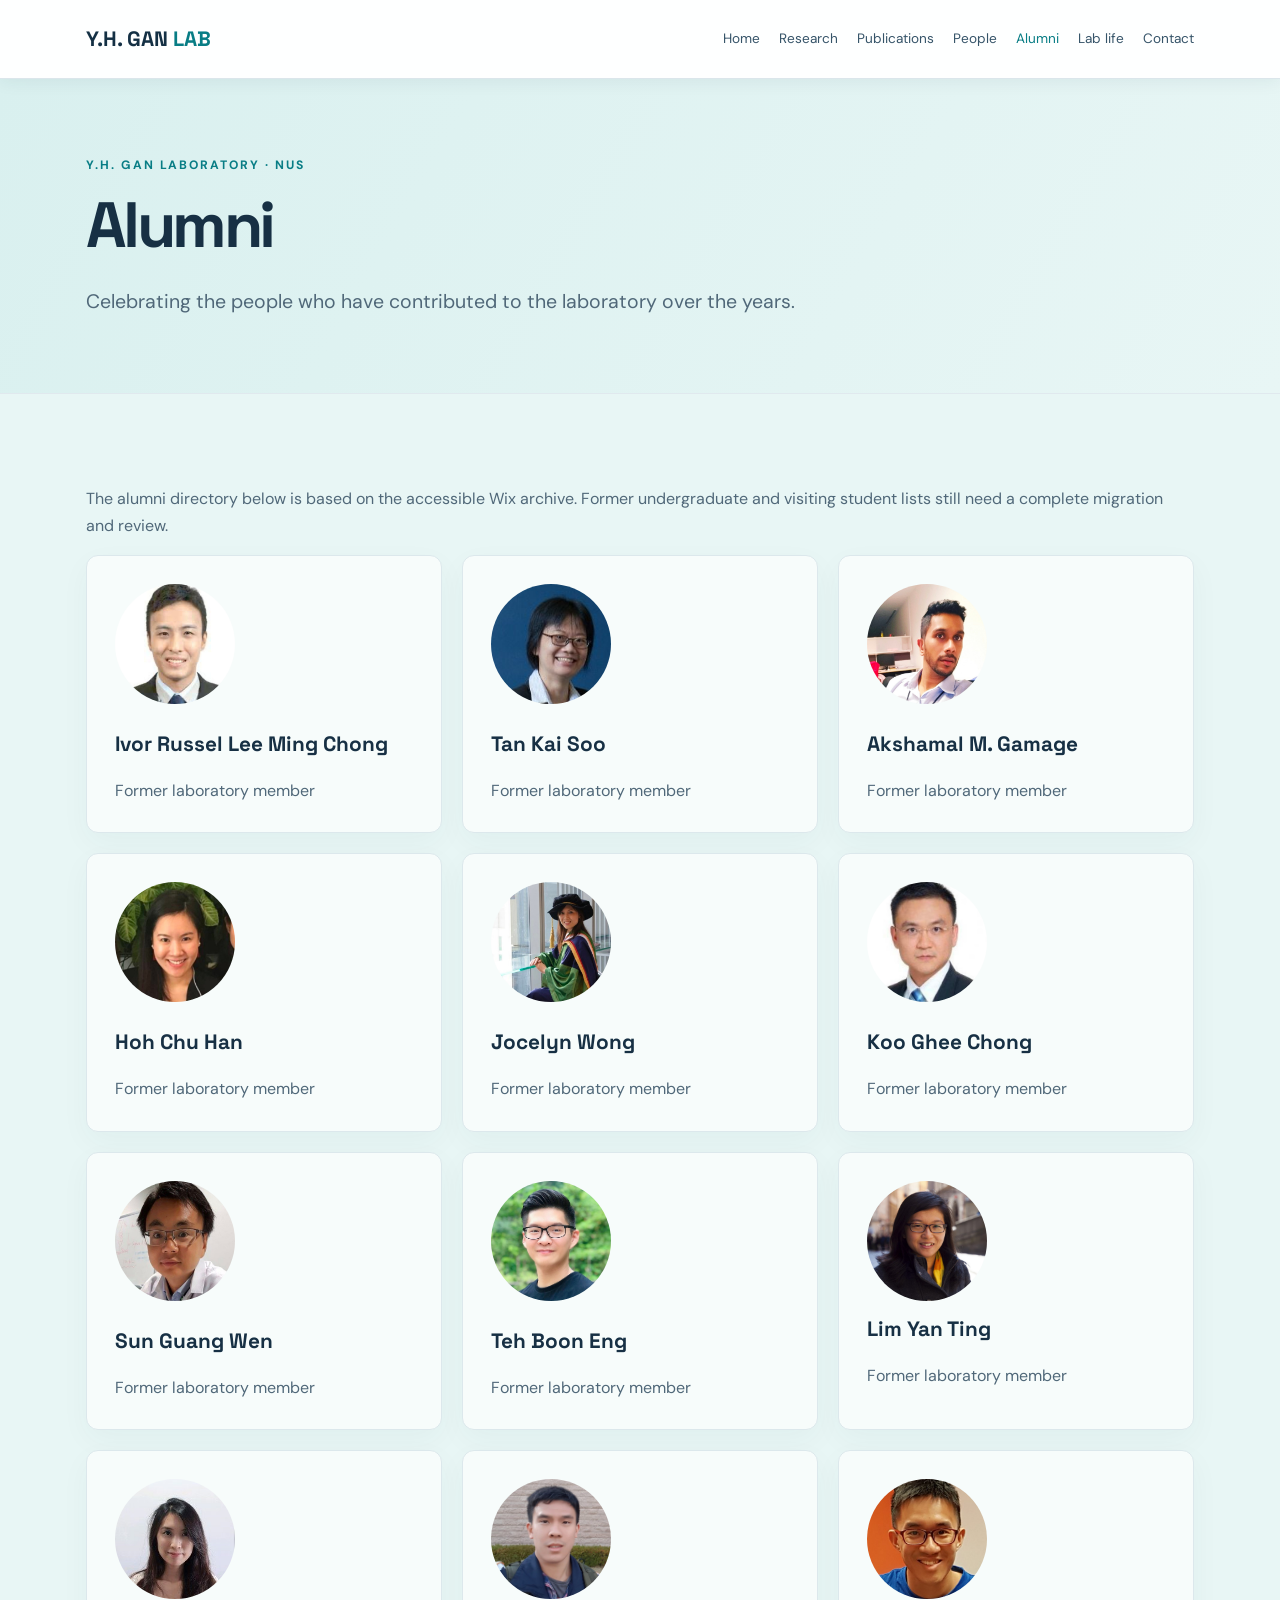
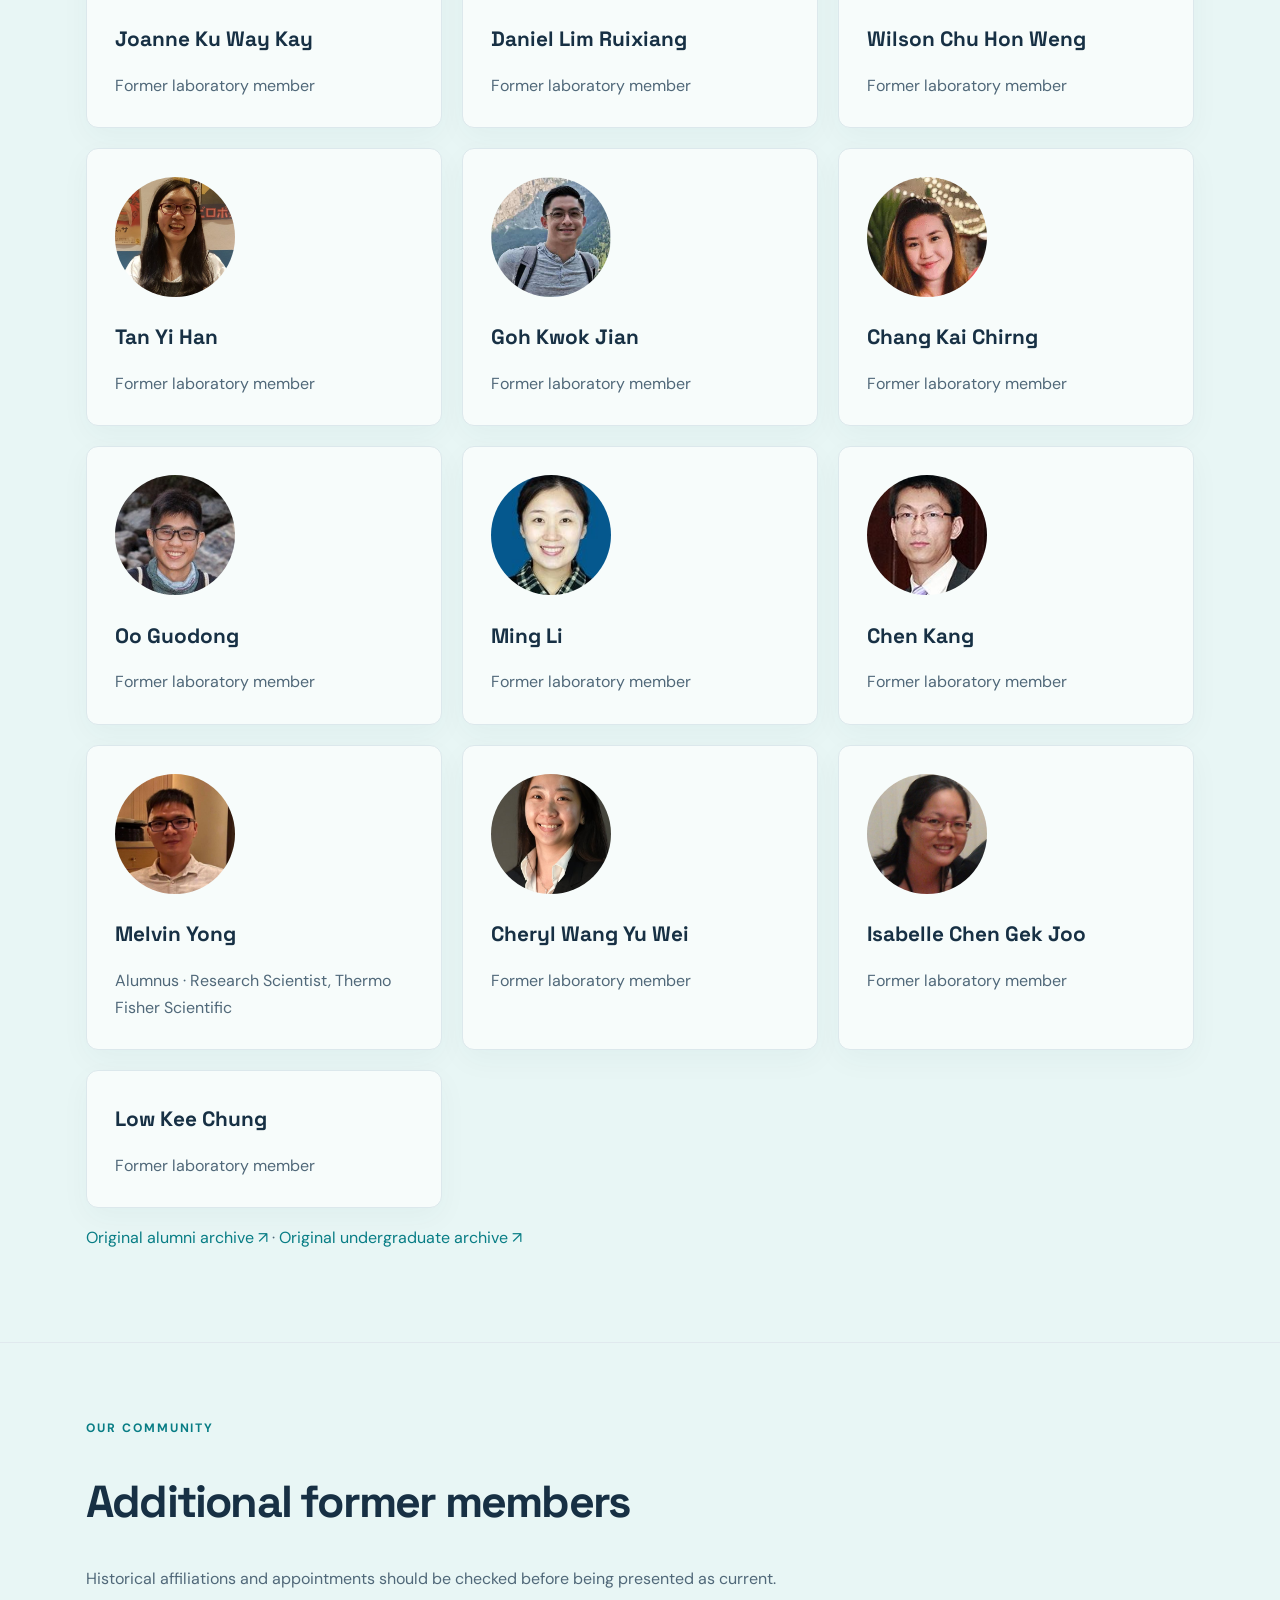
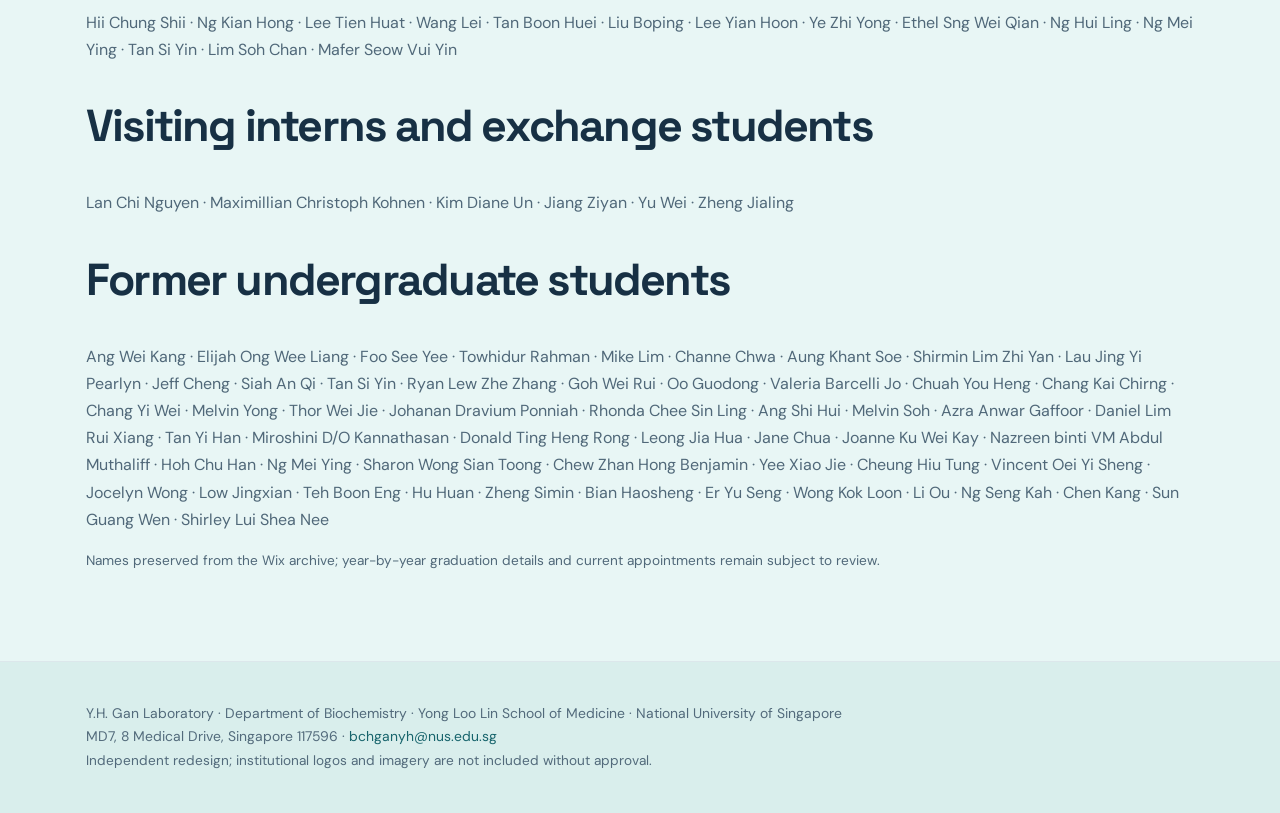
==== alumni.html @ e42b3eec "Remove incorrectly attributed Low Kee Chung portrait pending verification" ====
<!doctype html><html lang="en"><head><meta charset="utf-8"><meta name="viewport" content="width=device-width,initial-scale=1"><meta name="description" content="Y.H. Gan Laboratory at the National University of Singapore: bacterial pathogenesis, Klebsiella pneumoniae, antimicrobial resistance and melioidosis."><title>Alumni | Y.H. Gan Laboratory</title><link rel="stylesheet" href="assets/style.css"></head><body><header class="top"><div class="wrap nav"><a class="brand" href="index.html">Y.H. GAN <b>LAB</b></a><nav aria-label="Main navigation"><a class="" href="index.html">Home</a><a class="" href="research.html">Research</a><a class="" href="publications.html">Publications</a><a class="" href="people.html">People</a><a class="active" href="alumni.html">Alumni</a><a class="" href="lab-life.html">Lab life</a><a class="" href="contact.html">Contact</a></nav></div></header><main><section class="pagehead"><div class="wrap"><div class="eyebrow">Y.H. Gan Laboratory · NUS</div><h1>Alumni</h1><p class="lead">Celebrating the people who have contributed to the laboratory over the years.</p></div></section><section class="section"><div class="wrap"><p>The alumni directory below is based on the accessible Wix archive. Former undergraduate and visiting student lists still need a complete migration and review.</p><div class="grid"><div class="card"><img src="assets/people/alumni_russel.jpg" alt="Photograph associated with Ivor Russel Lee Ming Chong" loading="lazy" style="width:120px;height:120px;object-fit:cover;border-radius:50%;margin-bottom:12px"><h3>Ivor Russel Lee Ming Chong</h3><p>Former laboratory member</p></div><div class="card"><img src="assets/people/alumni_kai_soo.jpg" alt="Photograph associated with Tan Kai Soo" loading="lazy" style="width:120px;height:120px;object-fit:cover;border-radius:50%;margin-bottom:12px"><h3>Tan Kai Soo</h3><p>Former laboratory member</p></div><div class="card"><img src="assets/people/alumni_akshamal.jpg" alt="Photograph associated with Akshamal M. Gamage" loading="lazy" style="width:120px;height:120px;object-fit:cover;border-radius:50%;margin-bottom:12px"><h3>Akshamal M. Gamage</h3><p>Former laboratory member</p></div><div class="card"><img src="assets/people/alumni_chu_han.jpg" alt="Photograph associated with Hoh Chu Han" loading="lazy" style="width:120px;height:120px;object-fit:cover;border-radius:50%;margin-bottom:12px"><h3>Hoh Chu Han</h3><p>Former laboratory member</p></div><div class="card"><img src="assets/people/alumni_jocelyn.jpg" alt="Photograph associated with Jocelyn Wong" loading="lazy" style="width:120px;height:120px;object-fit:cover;border-radius:50%;margin-bottom:12px"><h3>Jocelyn Wong</h3><p>Former laboratory member</p></div><div class="card"><img src="assets/people/alumni-koo-ghee-chong.jpg" alt="Portrait of Koo Ghee Chong" loading="lazy" style="width:120px;height:120px;object-fit:cover;border-radius:50%;margin-bottom:12px"><h3>Koo Ghee Chong</h3><p>Former laboratory member</p></div><div class="card"><img src="assets/people/alumni_guang_wen.jpg" alt="Photograph associated with Sun Guang Wen" loading="lazy" style="width:120px;height:120px;object-fit:cover;border-radius:50%;margin-bottom:12px"><h3>Sun Guang Wen</h3><p>Former laboratory member</p></div><div class="card"><img src="assets/people/alumni-teh-boon-eng.jpg" alt="Portrait of Teh Boon Eng" loading="lazy" style="width:120px;height:120px;object-fit:cover;border-radius:50%;margin-bottom:12px"><h3>Teh Boon Eng</h3><p>Former laboratory member</p></div><div class="card"><img src="assets/people/alumni-lim-yan-ting.jpg" alt="Portrait of Lim Yan Ting" loading="lazy" style="width:120px;height:120px;object-fit:cover;border-radius:50%"><h3>Lim Yan Ting</h3><p>Former laboratory member</p></div><div class="card"><img src="assets/people/alumni_joanne.jpg" alt="Photograph associated with Joanne Ku Way Kay" loading="lazy" style="width:120px;height:120px;object-fit:cover;border-radius:50%;margin-bottom:12px"><h3>Joanne Ku Way Kay</h3><p>Former laboratory member</p></div><div class="card"><img src="assets/people/alumni_daniel.jpg" alt="Photograph associated with Daniel Lim Ruixiang" loading="lazy" style="width:120px;height:120px;object-fit:cover;border-radius:50%;margin-bottom:12px"><h3>Daniel Lim Ruixiang</h3><p>Former laboratory member</p></div><div class="card"><img src="assets/people/alumni-wilson-chu.jpg" alt="Portrait of Wilson Chu Hon Weng" loading="lazy" style="width:120px;height:120px;object-fit:cover;border-radius:50%;margin-bottom:12px"><h3>Wilson Chu Hon Weng</h3><p>Former laboratory member</p></div><div class="card"><img src="assets/people/alumni-tan-yi-han-new.jpg" alt="Portrait of Tan Yi Han" loading="lazy" style="width:120px;height:120px;object-fit:cover;border-radius:50%;margin-bottom:12px"><h3>Tan Yi Han</h3><p>Former laboratory member</p></div><div class="card"><img src="assets/people/alumni-goh-kwok-jian.jpg" alt="Portrait of Goh Kwok Jian" loading="lazy" style="width:120px;height:120px;object-fit:cover;border-radius:50%;margin-bottom:12px"><h3>Goh Kwok Jian</h3><p>Former laboratory member</p></div><div class="card"><img src="assets/people/alumni-chang-kai-chirng.jpg" alt="Portrait of Chang Kai Chirng" loading="lazy" style="width:120px;height:120px;object-fit:cover;border-radius:50%;margin-bottom:12px"><h3>Chang Kai Chirng</h3><p>Former laboratory member</p></div><div class="card"><img src="assets/people/alumni-oo-guodong.jpg" alt="Portrait of Oo Guodong" loading="lazy" style="width:120px;height:120px;object-fit:cover;border-radius:50%;margin-bottom:12px"><h3>Oo Guodong</h3><p>Former laboratory member</p></div><div class="card"><img src="assets/people/alumni-ming-li.jpg" alt="Portrait of Ming Li" loading="lazy" style="width:120px;height:120px;object-fit:cover;border-radius:50%;margin-bottom:12px"><h3>Ming Li</h3><p>Former laboratory member</p></div><div class="card"><img src="assets/people/alumni-chen-kang.jpg" alt="Portrait of Chen Kang" loading="lazy" style="width:120px;height:120px;object-fit:cover;border-radius:50%;margin-bottom:12px"><h3>Chen Kang</h3><p>Former laboratory member</p></div><div class="card"><img src="assets/people/alumni-melvin-yong.jpg" alt="Portrait of Melvin Yong" loading="lazy" style="width:120px;height:120px;object-fit:cover;border-radius:50%;margin-bottom:12px"><h3>Melvin Yong</h3><p>Alumnus · Research Scientist, Thermo Fisher Scientific</p></div><div class="card"><img src="assets/people/alumni-cheryl-lee.jpg" alt="Portrait of Cheryl Wang Yu Wei" loading="lazy" style="width:120px;height:120px;object-fit:cover;border-radius:50%;margin-bottom:12px"><h3>Cheryl Wang Yu Wei</h3><p>Former laboratory member</p></div><div class="card"><img src="assets/people/alumni_isabelle.jpg" alt="Photograph associated with Isabelle Chen Gek Joo" loading="lazy" style="width:120px;height:120px;object-fit:cover;border-radius:50%;margin-bottom:12px"><h3>Isabelle Chen Gek Joo</h3><p>Former laboratory member</p></div><div class="card"><h3>Low Kee Chung</h3><p>Former laboratory member</p></div></div><p><a href="https://gyhlab.wixsite.com/gyhlab/past-members">Original alumni archive ↗</a> · <a href="https://gyhlab.wixsite.com/gyhlab">Original undergraduate archive ↗</a></p></div></section><section class="section"><div class="wrap"><div class="eyebrow">Our community</div><h2>Additional former members</h2><p class="section-intro">Historical affiliations and appointments should be checked before being presented as current.</p><p>Hii Chung Shii · Ng Kian Hong · Lee Tien Huat · Wang Lei · Tan Boon Huei · Liu Boping ·  Lee Yian Hoon · Ye Zhi Yong · Ethel Sng Wei Qian · Ng Hui Ling · Ng Mei Ying · Tan Si Yin · Lim Soh Chan · Mafer Seow Vui Yin</p><h2>Visiting interns and exchange students</h2><p>Lan Chi Nguyen · Maximillian Christoph Kohnen · Kim Diane Un · Jiang Ziyan · Yu Wei · Zheng Jialing</p><h2>Former undergraduate students</h2><p>Ang Wei Kang · Elijah Ong Wee Liang · Foo See Yee · Towhidur Rahman · Mike Lim · Channe Chwa · Aung Khant Soe · Shirmin Lim Zhi Yan · Lau Jing Yi Pearlyn · Jeff Cheng · Siah An Qi · Tan Si Yin · Ryan Lew Zhe Zhang · Goh Wei Rui · Oo Guodong · Valeria Barcelli Jo · Chuah You Heng · Chang Kai Chirng · Chang Yi Wei · Melvin Yong · Thor Wei Jie · Johanan Dravium Ponniah · Rhonda Chee Sin Ling · Ang Shi Hui · Melvin Soh · Azra Anwar Gaffoor · Daniel Lim Rui Xiang · Tan Yi Han · Miroshini D/O Kannathasan · Donald Ting Heng Rong · Leong Jia Hua · Jane Chua · Joanne Ku Wei Kay · Nazreen binti VM Abdul Muthaliff · Hoh Chu Han · Ng Mei Ying · Sharon Wong Sian Toong · Chew Zhan Hong Benjamin · Yee Xiao Jie · Cheung Hiu Tung · Vincent Oei Yi Sheng · Jocelyn Wong · Low Jingxian · Teh Boon Eng · Hu Huan · Zheng Simin · Bian Haosheng · Er Yu Seng · Wong Kok Loon · Li Ou · Ng Seng Kah · Chen Kang · Sun Guang Wen · Shirley Lui Shea Nee</p><p class="small">Names preserved from the Wix archive; year-by-year graduation details and current appointments remain subject to review.</p></div></section></main><footer class="footer"><div class="wrap">Y.H. Gan Laboratory · Department of Biochemistry · Yong Loo Lin School of Medicine · National University of Singapore<br>MD7, 8 Medical Drive, Singapore 117596 · <a href="mailto:bchganyh@nus.edu.sg">bchganyh@nus.edu.sg</a><br><span class="small">Independent redesign; institutional logos and imagery are not included without approval.</span></div></footer></body></html>
---- assets/style.css ----
@import url('https://fonts.googleapis.com/css2?family=DM+Sans:wght@400;500;600;700&family=Space+Grotesk:wght@400;500;600;700&display=swap');:root{--bg:#071321;--panel:#0e2133;--line:#244051;--text:#e9f3f6;--muted:#a5bfc9;--aqua:#4fe4d0;--gold:#f6c47c}*{box-sizing:border-box}html{scroll-behavior:smooth}body{margin:0;background:var(--bg);color:var(--text);font:16px/1.7 'DM Sans',sans-serif}a{color:var(--aqua);text-decoration:none}a:hover{text-decoration:underline}h1,h2,h3,.brand{font-family:'Space Grotesk',sans-serif;line-height:1.16}h1{font-size:clamp(2.7rem,6.5vw,5.5rem);letter-spacing:-.055em;margin:12px 0 24px}h2{font-size:clamp(1.8rem,3.5vw,3rem);letter-spacing:-.04em}h3{font-size:1.3rem}p{color:var(--muted)}.wrap{max-width:1160px;margin:auto;padding:0 26px}.top{position:sticky;top:0;background:#071321ee;backdrop-filter:blur(14px);z-index:9;border-bottom:1px solid var(--line)}.nav{min-height:78px;display:flex;align-items:center;justify-content:space-between;gap:20px}.brand{font-size:1.3rem;font-weight:700;color:white;white-space:nowrap}.brand b{color:var(--aqua)}nav{display:flex;gap:19px;flex-wrap:wrap}nav a{font-size:.85rem;color:#c7d8df}nav a.active{color:var(--aqua)}.hero{position:relative;overflow:hidden;padding:95px 0 105px;background:radial-gradient(ellipse at 83% 40%,#114b60 0,transparent 45%),radial-gradient(ellipse at 20% 80%,#163b49 0,transparent 48%)}.hero:after{content:'';position:absolute;right:8%;top:15%;width:340px;height:340px;border-radius:50%;border:1px solid #4fe4d044;box-shadow:0 0 0 35px #4fe4d008,0 0 0 80px #4fe4d006;pointer-events:none}.eyebrow{text-transform:uppercase;letter-spacing:.19em;color:var(--aqua);font-size:.76rem;font-weight:700}.lead{max-width:720px;font-size:1.22rem}.btn{display:inline-block;background:var(--aqua);color:#06202a;padding:13px 21px;border-radius:6px;font-weight:700;margin:15px 14px 0 0}.btn.secondary{background:transparent;color:var(--text);border:1px solid #68848d}.section{padding:75px 0;border-top:1px solid #1a3545}.grid{display:grid;grid-template-columns:repeat(3,minmax(0,1fr));gap:20px}.grid.two{grid-template-columns:repeat(2,minmax(0,1fr))}.card{background:linear-gradient(145deg,#10293b,#0a1a2b);border:1px solid var(--line);border-radius:12px;padding:28px;min-width:0}.card h3{margin-top:8px}.card p{margin-bottom:0}.number{color:var(--aqua);font:700 1rem 'Space Grotesk'}.banner{background:linear-gradient(110deg,#10394a,#0a2032);border:1px solid #255667;padding:26px;border-radius:12px}.small{font-size:.85rem}.muted{color:var(--muted)}.pagehead{padding:76px 0 55px;background:radial-gradient(ellipse at right,#15475a,transparent 55%)}.pagehead h1{font-size:clamp(2.5rem,5vw,4.2rem)}.entry{border-bottom:1px solid var(--line);padding:19px 0}.entry:last-child{border:0}.tag{font-size:.73rem;letter-spacing:.12em;text-transform:uppercase;color:var(--aqua)}.publication{padding:20px 0;border-bottom:1px solid var(--line)}.publication h3{font-size:1.05rem;line-height:1.4;margin:5px 0}.publication p{margin:4px 0}.search{width:100%;padding:14px;background:#0d2435;border:1px solid #416274;border-radius:8px;color:white;font:inherit}.portrait{height:95px;width:95px;border-radius:50%;background:linear-gradient(135deg,#1b6173,#132b46);display:grid;place-items:center;font:700 1.4rem 'Space Grotesk';color:#a5f7e8;margin-bottom:20px}.timeline{display:flex;flex-wrap:wrap;gap:10px}.year{border:1px solid #315367;padding:10px 15px;border-radius:8px;color:var(--text)}.figure{border:1px dashed #497080;border-radius:10px;padding:28px;background:#0b2030;color:#bed1d9;margin:20px 0}.footer{padding:40px 0;border-top:1px solid var(--line);font-size:.87rem;color:var(--muted)}.footer a{color:var(--muted)}.warning{background:#263321;border-left:3px solid var(--gold);padding:14px 18px;border-radius:4px}ul{color:var(--muted)}@media(max-width:800px){.nav{align-items:flex-start;padding-top:16px;padding-bottom:16px;flex-direction:column}nav{gap:10px 17px}.grid,.grid.two{grid-template-columns:1fr}.hero{padding:70px 0}.hero:after{opacity:.25}h1{font-size:2.8rem}.section{padding:55px 0}}
/* 2026 editorial refresh */
:root{--bg:#071623;--panel:#10293a;--line:#294a5a;--aqua:#70ead7}
body{background:linear-gradient(180deg,#071623 0%,#0a1b2a 75%,#071623 100%)}
.hero{min-height:660px;display:flex;align-items:center;background:radial-gradient(ellipse at 83% 36%,#17647a88,transparent 42%),radial-gradient(ellipse at 7% 80%,#17435977,transparent 47%),#071623}
.hero .wrap{width:100%;position:relative;z-index:1}
.hero:after{width:410px;height:410px;right:10%;top:20%;border:1px solid #70ead755;box-shadow:0 0 0 36px #70ead70b,0 0 0 90px #70ead709,0 0 0 155px #70ead705}
.hero h1{max-width:960px}.lead{line-height:1.65}.section h2{max-width:820px}
.card{transition:transform .2s ease,border-color .2s ease}.card:hover{transform:translateY(-4px);border-color:#5baea9}
.btn{transition:filter .2s ease,transform .2s ease}.btn:hover{filter:brightness(1.09);transform:translateY(-2px);text-decoration:none}
a:focus-visible,input:focus-visible{outline:3px solid #f6c47c;outline-offset:3px}
[hidden]{display:none!important}
.story{font-size:1.08rem;max-width:800px}.section-intro{max-width:780px}
.masthead{border-left:3px solid var(--aqua);padding-left:22px}
.eyebrow{letter-spacing:.16em}
footer{margin-top:auto}
@media(prefers-reduced-motion:reduce){*,*:before,*:after{scroll-behavior:auto!important;transition:none!important}}
@media(max-width:800px){.hero{min-height:520px}.hero:after{right:-160px;opacity:.22}nav a{padding:4px 0}}

/* Light academic palette */
:root{--bg:#f6f9fb;--panel:#fff;--line:#dbe6eb;--text:#173044;--muted:#506879;--aqua:#087d85;--gold:#ae702e}
body{background:#f6f9fb;color:var(--text)}
p,ul{color:var(--muted)}a{color:#087d85}
.top{background:#fffffff2;border-bottom:1px solid var(--line);box-shadow:0 3px 16px #102c4010}
.brand{color:#143044}nav a{color:#365469}nav a.active{color:#087d85}
.hero{background:radial-gradient(ellipse at 85% 35%,#bce9e9 0,transparent 43%),radial-gradient(ellipse at 18% 85%,#d9edf6 0,transparent 47%),#eef6f9;min-height:570px}
.hero:after{border-color:#087d8540;box-shadow:0 0 0 36px #087d8508,0 0 0 90px #087d8508,0 0 0 155px #087d8505}
.section{border-top:1px solid #e0e9ee}.pagehead{background:linear-gradient(120deg,#e6f5f6,#f7fbfc)}
.card{background:#fff;border:1px solid #dce8ec;box-shadow:0 10px 30px #1b46500a}
.banner{background:linear-gradient(120deg,#e5f3f4,#f2f8fa);border:1px solid #d1e5e8}
.btn{background:#087d85;color:white}.btn.secondary{color:#17646c;border:1px solid #9bbfc3}
.eyebrow,.tag,.number{color:#087d85}
.footer{background:#edf4f7;border-top:1px solid #dce7eb;color:#526a7b}
.footer a{color:#17646c}
.search{background:white;color:#173044;border-color:#b9cfd7}
.portrait{background:#d7ebed;color:#17646c}
.year{color:#17646c;border-color:#b9cfd7}
.figure{background:#fff;border:1px solid #dbe6eb;color:#506879}
.warning{background:#fff5e8;color:#624b27}
.research-figure{margin:24px 0 34px;background:white;border:1px solid #dce8ec;border-radius:14px;overflow:hidden;box-shadow:0 10px 30px #1b46500a}
.research-figure img{display:block;width:100%;height:auto;max-height:600px;object-fit:contain;background:#fff}
.research-figure figcaption{padding:14px 20px;color:#506879;font-size:.9rem;line-height:1.6}
.research-figure-pair{display:grid;grid-template-columns:1fr 1fr;gap:18px}
.research-figure-pair .research-figure{margin:16px 0}
@media(max-width:700px){.research-figure-pair{grid-template-columns:1fr}}

/* Pale aqua site background */
:root{--bg:#e8f6f5;--panel:#f2fbfa}
body{background:#e8f6f5}
.section{background:#e8f6f5}
.pagehead{background:linear-gradient(120deg,#d9f0ef,#e8f6f5)}
.hero{background:radial-gradient(ellipse at 85% 35%,#bce9e9 0,transparent 43%),radial-gradient(ellipse at 18% 85%,#d5f1ef 0,transparent 47%),#e8f6f5}
.card{background:#f7fcfb}
.banner{background:linear-gradient(120deg,#d8efed,#eaf8f6)}
.footer{background:#d9eeec}
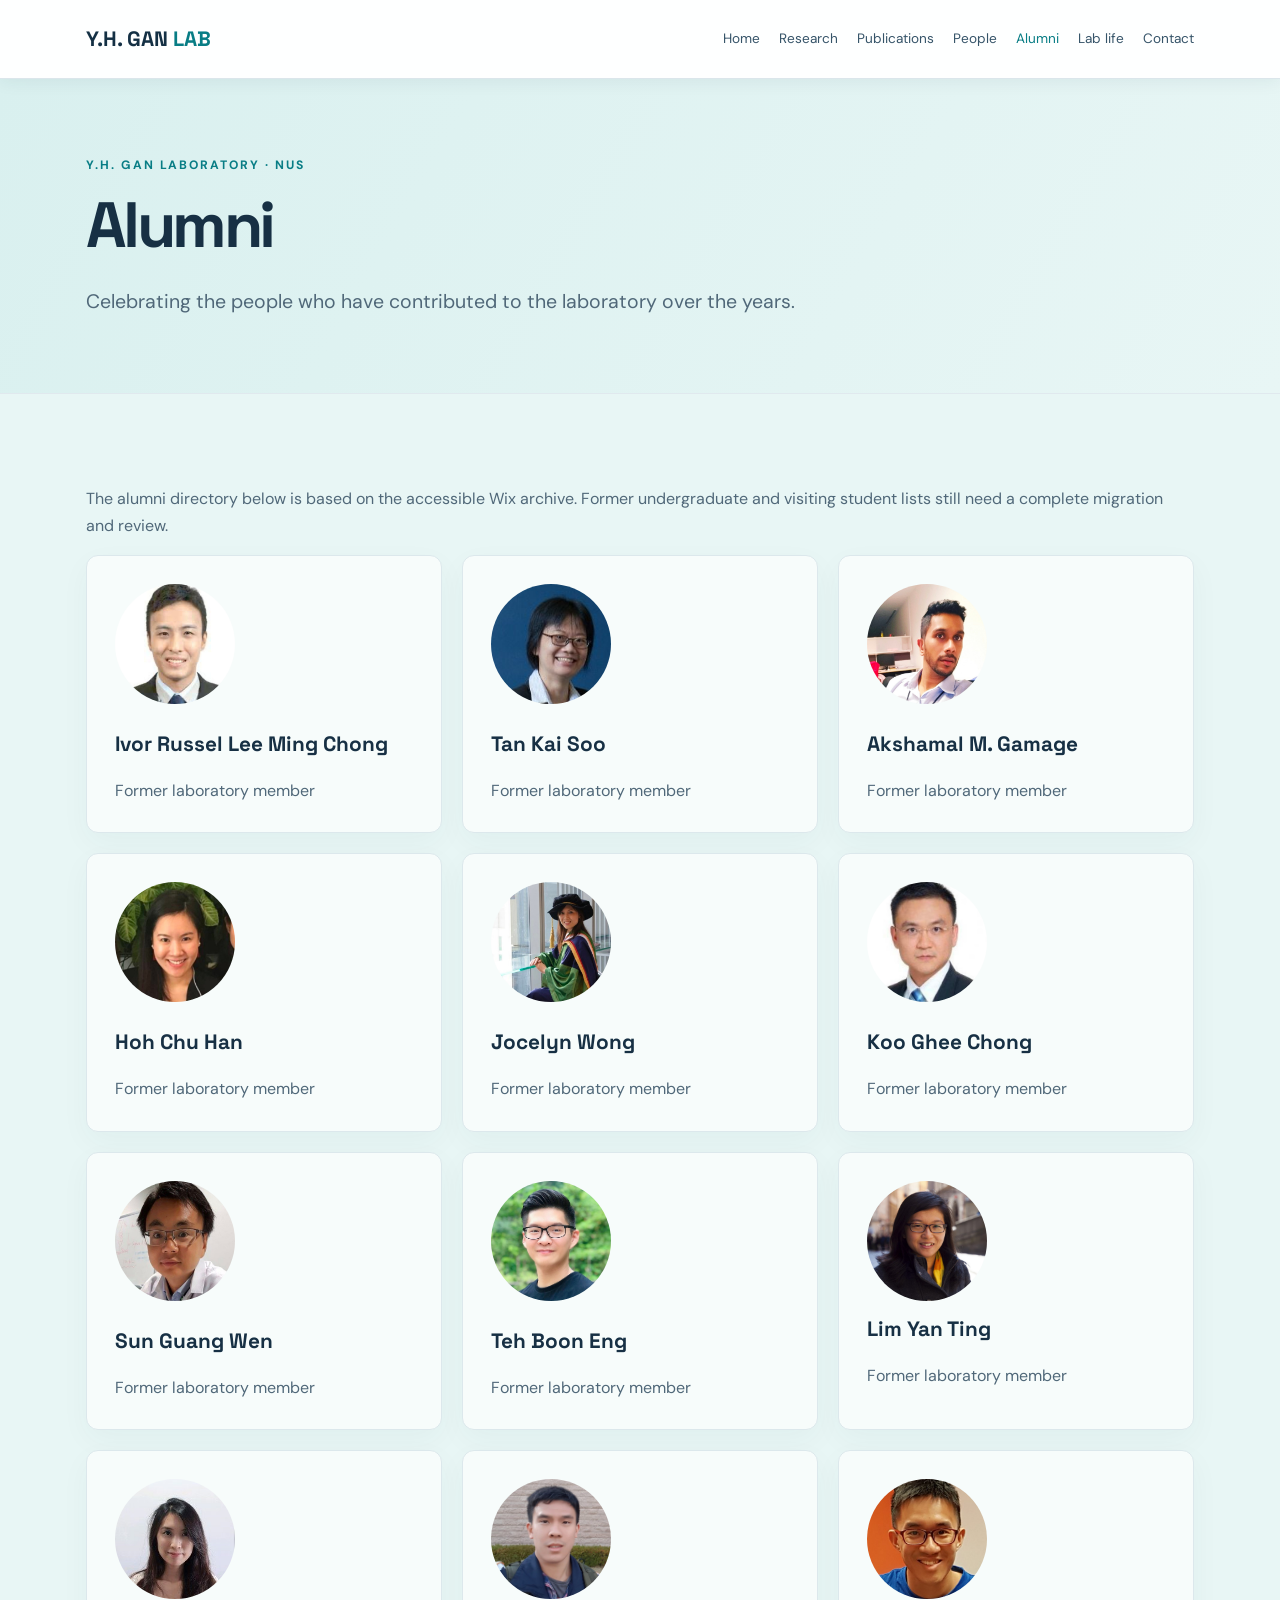
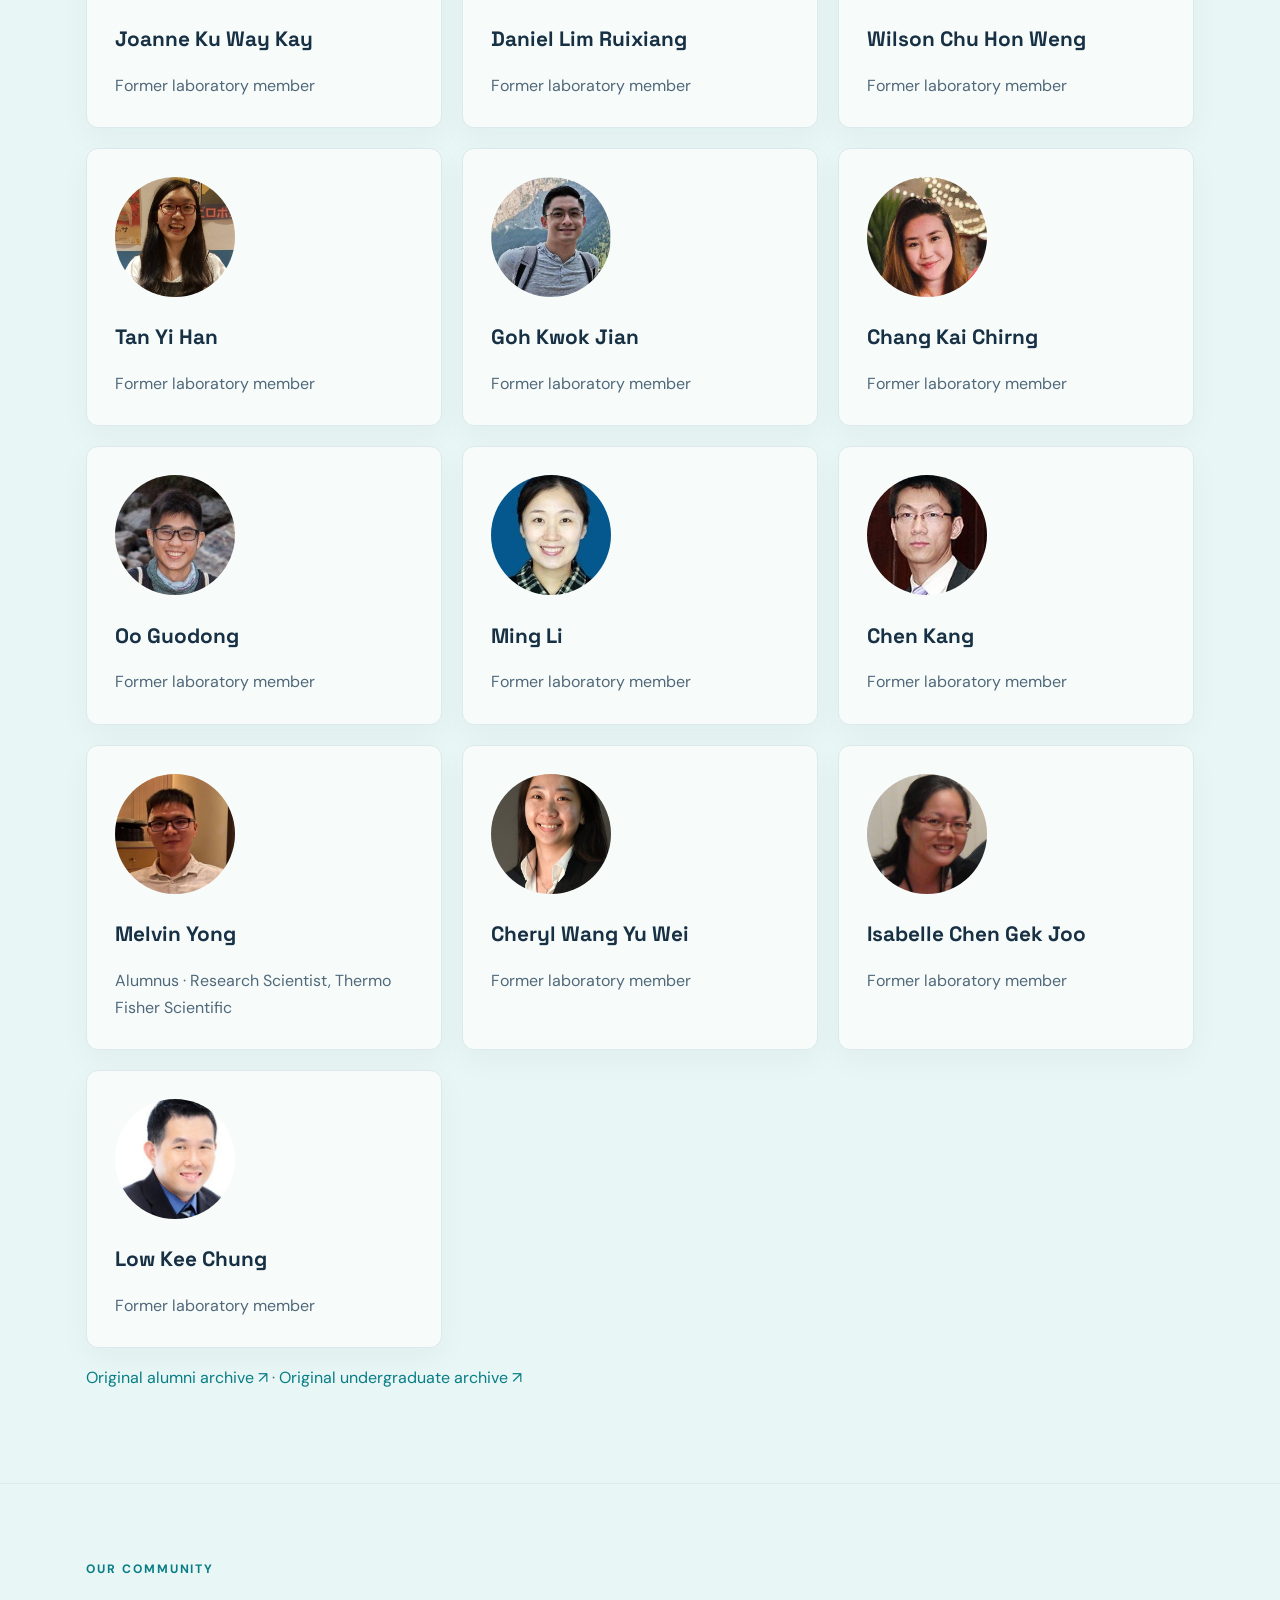
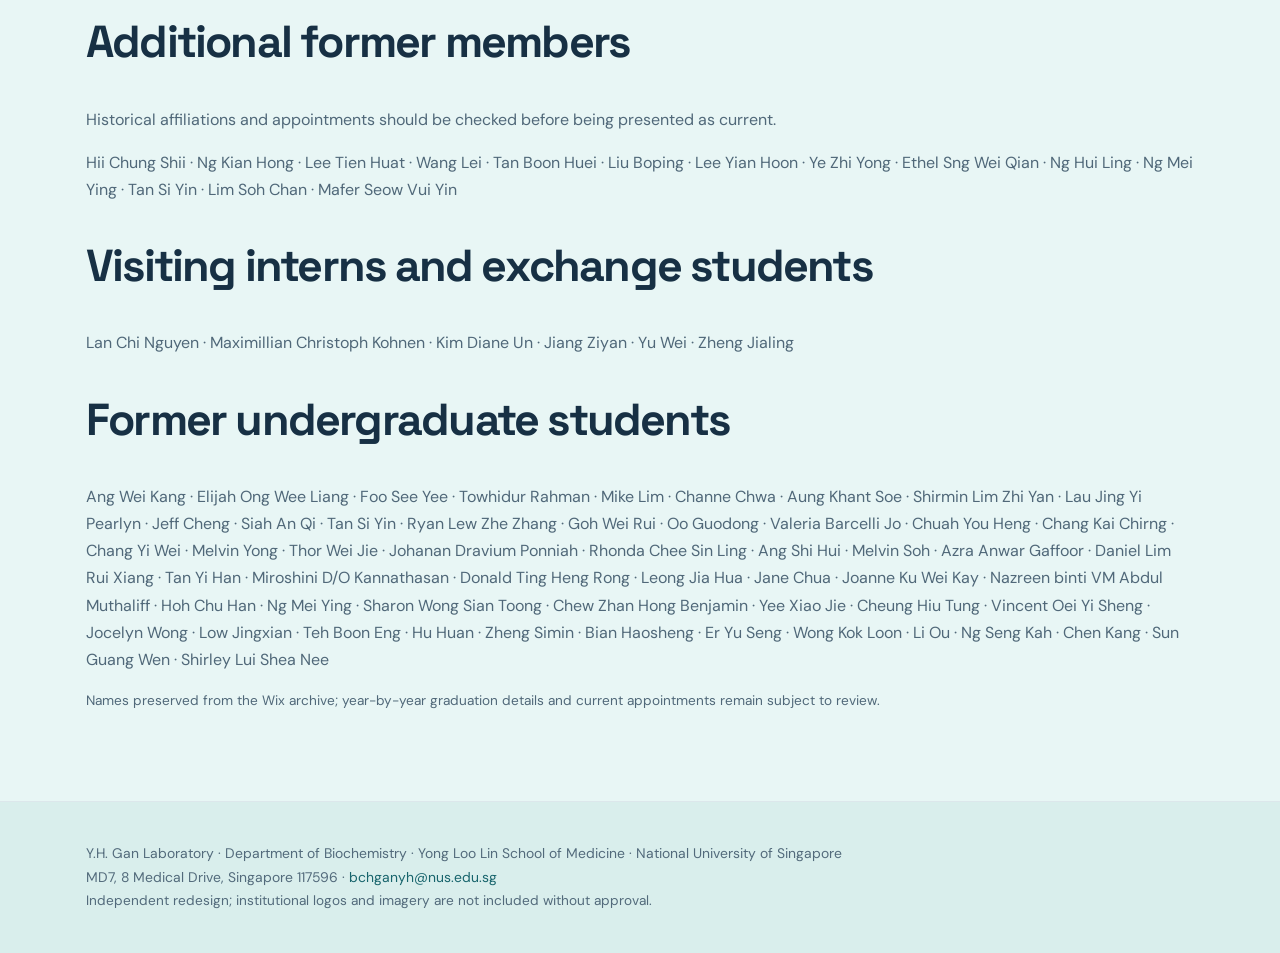
==== commit 28501a5e: "Restore corrected Low Kee Chung portrait on alumni page" ====
--- a/alumni.html
+++ b/alumni.html
@@ -1 +1 @@
-<!doctype html><html lang="en"><head><meta charset="utf-8"><meta name="viewport" content="width=device-width,initial-scale=1"><meta name="description" content="Y.H. Gan Laboratory at the National University of Singapore: bacterial pathogenesis, Klebsiella pneumoniae, antimicrobial resistance and melioidosis."><title>Alumni | Y.H. Gan Laboratory</title><link rel="stylesheet" href="assets/style.css"></head><body><header class="top"><div class="wrap nav"><a class="brand" href="index.html">Y.H. GAN <b>LAB</b></a><nav aria-label="Main navigation"><a class="" href="index.html">Home</a><a class="" href="research.html">Research</a><a class="" href="publications.html">Publications</a><a class="" href="people.html">People</a><a class="active" href="alumni.html">Alumni</a><a class="" href="lab-life.html">Lab life</a><a class="" href="contact.html">Contact</a></nav></div></header><main><section class="pagehead"><div class="wrap"><div class="eyebrow">Y.H. Gan Laboratory · NUS</div><h1>Alumni</h1><p class="lead">Celebrating the people who have contributed to the laboratory over the years.</p></div></section><section class="section"><div class="wrap"><p>The alumni directory below is based on the accessible Wix archive. Former undergraduate and visiting student lists still need a complete migration and review.</p><div class="grid"><div class="card"><img src="assets/people/alumni_russel.jpg" alt="Photograph associated with Ivor Russel Lee Ming Chong" loading="lazy" style="width:120px;height:120px;object-fit:cover;border-radius:50%;margin-bottom:12px"><h3>Ivor Russel Lee Ming Chong</h3><p>Former laboratory member</p></div><div class="card"><img src="assets/people/alumni_kai_soo.jpg" alt="Photograph associated with Tan Kai Soo" loading="lazy" style="width:120px;height:120px;object-fit:cover;border-radius:50%;margin-bottom:12px"><h3>Tan Kai Soo</h3><p>Former laboratory member</p></div><div class="card"><img src="assets/people/alumni_akshamal.jpg" alt="Photograph associated with Akshamal M. Gamage" loading="lazy" style="width:120px;height:120px;object-fit:cover;border-radius:50%;margin-bottom:12px"><h3>Akshamal M. Gamage</h3><p>Former laboratory member</p></div><div class="card"><img src="assets/people/alumni_chu_han.jpg" alt="Photograph associated with Hoh Chu Han" loading="lazy" style="width:120px;height:120px;object-fit:cover;border-radius:50%;margin-bottom:12px"><h3>Hoh Chu Han</h3><p>Former laboratory member</p></div><div class="card"><img src="assets/people/alumni_jocelyn.jpg" alt="Photograph associated with Jocelyn Wong" loading="lazy" style="width:120px;height:120px;object-fit:cover;border-radius:50%;margin-bottom:12px"><h3>Jocelyn Wong</h3><p>Former laboratory member</p></div><div class="card"><img src="assets/people/alumni-koo-ghee-chong.jpg" alt="Portrait of Koo Ghee Chong" loading="lazy" style="width:120px;height:120px;object-fit:cover;border-radius:50%;margin-bottom:12px"><h3>Koo Ghee Chong</h3><p>Former laboratory member</p></div><div class="card"><img src="assets/people/alumni_guang_wen.jpg" alt="Photograph associated with Sun Guang Wen" loading="lazy" style="width:120px;height:120px;object-fit:cover;border-radius:50%;margin-bottom:12px"><h3>Sun Guang Wen</h3><p>Former laboratory member</p></div><div class="card"><img src="assets/people/alumni-teh-boon-eng.jpg" alt="Portrait of Teh Boon Eng" loading="lazy" style="width:120px;height:120px;object-fit:cover;border-radius:50%;margin-bottom:12px"><h3>Teh Boon Eng</h3><p>Former laboratory member</p></div><div class="card"><img src="assets/people/alumni-lim-yan-ting.jpg" alt="Portrait of Lim Yan Ting" loading="lazy" style="width:120px;height:120px;object-fit:cover;border-radius:50%"><h3>Lim Yan Ting</h3><p>Former laboratory member</p></div><div class="card"><img src="assets/people/alumni_joanne.jpg" alt="Photograph associated with Joanne Ku Way Kay" loading="lazy" style="width:120px;height:120px;object-fit:cover;border-radius:50%;margin-bottom:12px"><h3>Joanne Ku Way Kay</h3><p>Former laboratory member</p></div><div class="card"><img src="assets/people/alumni_daniel.jpg" alt="Photograph associated with Daniel Lim Ruixiang" loading="lazy" style="width:120px;height:120px;object-fit:cover;border-radius:50%;margin-bottom:12px"><h3>Daniel Lim Ruixiang</h3><p>Former laboratory member</p></div><div class="card"><img src="assets/people/alumni-wilson-chu.jpg" alt="Portrait of Wilson Chu Hon Weng" loading="lazy" style="width:120px;height:120px;object-fit:cover;border-radius:50%;margin-bottom:12px"><h3>Wilson Chu Hon Weng</h3><p>Former laboratory member</p></div><div class="card"><img src="assets/people/alumni-tan-yi-han-new.jpg" alt="Portrait of Tan Yi Han" loading="lazy" style="width:120px;height:120px;object-fit:cover;border-radius:50%;margin-bottom:12px"><h3>Tan Yi Han</h3><p>Former laboratory member</p></div><div class="card"><img src="assets/people/alumni-goh-kwok-jian.jpg" alt="Portrait of Goh Kwok Jian" loading="lazy" style="width:120px;height:120px;object-fit:cover;border-radius:50%;margin-bottom:12px"><h3>Goh Kwok Jian</h3><p>Former laboratory member</p></div><div class="card"><img src="assets/people/alumni-chang-kai-chirng.jpg" alt="Portrait of Chang Kai Chirng" loading="lazy" style="width:120px;height:120px;object-fit:cover;border-radius:50%;margin-bottom:12px"><h3>Chang Kai Chirng</h3><p>Former laboratory member</p></div><div class="card"><img src="assets/people/alumni-oo-guodong.jpg" alt="Portrait of Oo Guodong" loading="lazy" style="width:120px;height:120px;object-fit:cover;border-radius:50%;margin-bottom:12px"><h3>Oo Guodong</h3><p>Former laboratory member</p></div><div class="card"><img src="assets/people/alumni-ming-li.jpg" alt="Portrait of Ming Li" loading="lazy" style="width:120px;height:120px;object-fit:cover;border-radius:50%;margin-bottom:12px"><h3>Ming Li</h3><p>Former laboratory member</p></div><div class="card"><img src="assets/people/alumni-chen-kang.jpg" alt="Portrait of Chen Kang" loading="lazy" style="width:120px;height:120px;object-fit:cover;border-radius:50%;margin-bottom:12px"><h3>Chen Kang</h3><p>Former laboratory member</p></div><div class="card"><img src="assets/people/alumni-melvin-yong.jpg" alt="Portrait of Melvin Yong" loading="lazy" style="width:120px;height:120px;object-fit:cover;border-radius:50%;margin-bottom:12px"><h3>Melvin Yong</h3><p>Alumnus · Research Scientist, Thermo Fisher Scientific</p></div><div class="card"><img src="assets/people/alumni-cheryl-lee.jpg" alt="Portrait of Cheryl Wang Yu Wei" loading="lazy" style="width:120px;height:120px;object-fit:cover;border-radius:50%;margin-bottom:12px"><h3>Cheryl Wang Yu Wei</h3><p>Former laboratory member</p></div><div class="card"><img src="assets/people/alumni_isabelle.jpg" alt="Photograph associated with Isabelle Chen Gek Joo" loading="lazy" style="width:120px;height:120px;object-fit:cover;border-radius:50%;margin-bottom:12px"><h3>Isabelle Chen Gek Joo</h3><p>Former laboratory member</p></div><div class="card"><h3>Low Kee Chung</h3><p>Former laboratory member</p></div></div><p><a href="https://gyhlab.wixsite.com/gyhlab/past-members">Original alumni archive ↗</a> · <a href="https://gyhlab.wixsite.com/gyhlab">Original undergraduate archive ↗</a></p></div></section><section class="section"><div class="wrap"><div class="eyebrow">Our community</div><h2>Additional former members</h2><p class="section-intro">Historical affiliations and appointments should be checked before being presented as current.</p><p>Hii Chung Shii · Ng Kian Hong · Lee Tien Huat · Wang Lei · Tan Boon Huei · Liu Boping ·  Lee Yian Hoon · Ye Zhi Yong · Ethel Sng Wei Qian · Ng Hui Ling · Ng Mei Ying · Tan Si Yin · Lim Soh Chan · Mafer Seow Vui Yin</p><h2>Visiting interns and exchange students</h2><p>Lan Chi Nguyen · Maximillian Christoph Kohnen · Kim Diane Un · Jiang Ziyan · Yu Wei · Zheng Jialing</p><h2>Former undergraduate students</h2><p>Ang Wei Kang · Elijah Ong Wee Liang · Foo See Yee · Towhidur Rahman · Mike Lim · Channe Chwa · Aung Khant Soe · Shirmin Lim Zhi Yan · Lau Jing Yi Pearlyn · Jeff Cheng · Siah An Qi · Tan Si Yin · Ryan Lew Zhe Zhang · Goh Wei Rui · Oo Guodong · Valeria Barcelli Jo · Chuah You Heng · Chang Kai Chirng · Chang Yi Wei · Melvin Yong · Thor Wei Jie · Johanan Dravium Ponniah · Rhonda Chee Sin Ling · Ang Shi Hui · Melvin Soh · Azra Anwar Gaffoor · Daniel Lim Rui Xiang · Tan Yi Han · Miroshini D/O Kannathasan · Donald Ting Heng Rong · Leong Jia Hua · Jane Chua · Joanne Ku Wei Kay · Nazreen binti VM Abdul Muthaliff · Hoh Chu Han · Ng Mei Ying · Sharon Wong Sian Toong · Chew Zhan Hong Benjamin · Yee Xiao Jie · Cheung Hiu Tung · Vincent Oei Yi Sheng · Jocelyn Wong · Low Jingxian · Teh Boon Eng · Hu Huan · Zheng Simin · Bian Haosheng · Er Yu Seng · Wong Kok Loon · Li Ou · Ng Seng Kah · Chen Kang · Sun Guang Wen · Shirley Lui Shea Nee</p><p class="small">Names preserved from the Wix archive; year-by-year graduation details and current appointments remain subject to review.</p></div></section></main><footer class="footer"><div class="wrap">Y.H. Gan Laboratory · Department of Biochemistry · Yong Loo Lin School of Medicine · National University of Singapore<br>MD7, 8 Medical Drive, Singapore 117596 · <a href="mailto:bchganyh@nus.edu.sg">bchganyh@nus.edu.sg</a><br><span class="small">Independent redesign; institutional logos and imagery are not included without approval.</span></div></footer></body></html>+<!doctype html><html lang="en"><head><meta charset="utf-8"><meta name="viewport" content="width=device-width,initial-scale=1"><meta name="description" content="Y.H. Gan Laboratory at the National University of Singapore: bacterial pathogenesis, Klebsiella pneumoniae, antimicrobial resistance and melioidosis."><title>Alumni | Y.H. Gan Laboratory</title><link rel="stylesheet" href="assets/style.css"></head><body><header class="top"><div class="wrap nav"><a class="brand" href="index.html">Y.H. GAN <b>LAB</b></a><nav aria-label="Main navigation"><a class="" href="index.html">Home</a><a class="" href="research.html">Research</a><a class="" href="publications.html">Publications</a><a class="" href="people.html">People</a><a class="active" href="alumni.html">Alumni</a><a class="" href="lab-life.html">Lab life</a><a class="" href="contact.html">Contact</a></nav></div></header><main><section class="pagehead"><div class="wrap"><div class="eyebrow">Y.H. Gan Laboratory · NUS</div><h1>Alumni</h1><p class="lead">Celebrating the people who have contributed to the laboratory over the years.</p></div></section><section class="section"><div class="wrap"><p>The alumni directory below is based on the accessible Wix archive. Former undergraduate and visiting student lists still need a complete migration and review.</p><div class="grid"><div class="card"><img src="assets/people/alumni_russel.jpg" alt="Photograph associated with Ivor Russel Lee Ming Chong" loading="lazy" style="width:120px;height:120px;object-fit:cover;border-radius:50%;margin-bottom:12px"><h3>Ivor Russel Lee Ming Chong</h3><p>Former laboratory member</p></div><div class="card"><img src="assets/people/alumni_kai_soo.jpg" alt="Photograph associated with Tan Kai Soo" loading="lazy" style="width:120px;height:120px;object-fit:cover;border-radius:50%;margin-bottom:12px"><h3>Tan Kai Soo</h3><p>Former laboratory member</p></div><div class="card"><img src="assets/people/alumni_akshamal.jpg" alt="Photograph associated with Akshamal M. Gamage" loading="lazy" style="width:120px;height:120px;object-fit:cover;border-radius:50%;margin-bottom:12px"><h3>Akshamal M. Gamage</h3><p>Former laboratory member</p></div><div class="card"><img src="assets/people/alumni_chu_han.jpg" alt="Photograph associated with Hoh Chu Han" loading="lazy" style="width:120px;height:120px;object-fit:cover;border-radius:50%;margin-bottom:12px"><h3>Hoh Chu Han</h3><p>Former laboratory member</p></div><div class="card"><img src="assets/people/alumni_jocelyn.jpg" alt="Photograph associated with Jocelyn Wong" loading="lazy" style="width:120px;height:120px;object-fit:cover;border-radius:50%;margin-bottom:12px"><h3>Jocelyn Wong</h3><p>Former laboratory member</p></div><div class="card"><img src="assets/people/alumni-koo-ghee-chong.jpg" alt="Portrait of Koo Ghee Chong" loading="lazy" style="width:120px;height:120px;object-fit:cover;border-radius:50%;margin-bottom:12px"><h3>Koo Ghee Chong</h3><p>Former laboratory member</p></div><div class="card"><img src="assets/people/alumni_guang_wen.jpg" alt="Photograph associated with Sun Guang Wen" loading="lazy" style="width:120px;height:120px;object-fit:cover;border-radius:50%;margin-bottom:12px"><h3>Sun Guang Wen</h3><p>Former laboratory member</p></div><div class="card"><img src="assets/people/alumni-teh-boon-eng.jpg" alt="Portrait of Teh Boon Eng" loading="lazy" style="width:120px;height:120px;object-fit:cover;border-radius:50%;margin-bottom:12px"><h3>Teh Boon Eng</h3><p>Former laboratory member</p></div><div class="card"><img src="assets/people/alumni-lim-yan-ting.jpg" alt="Portrait of Lim Yan Ting" loading="lazy" style="width:120px;height:120px;object-fit:cover;border-radius:50%"><h3>Lim Yan Ting</h3><p>Former laboratory member</p></div><div class="card"><img src="assets/people/alumni_joanne.jpg" alt="Photograph associated with Joanne Ku Way Kay" loading="lazy" style="width:120px;height:120px;object-fit:cover;border-radius:50%;margin-bottom:12px"><h3>Joanne Ku Way Kay</h3><p>Former laboratory member</p></div><div class="card"><img src="assets/people/alumni_daniel.jpg" alt="Photograph associated with Daniel Lim Ruixiang" loading="lazy" style="width:120px;height:120px;object-fit:cover;border-radius:50%;margin-bottom:12px"><h3>Daniel Lim Ruixiang</h3><p>Former laboratory member</p></div><div class="card"><img src="assets/people/alumni-wilson-chu.jpg" alt="Portrait of Wilson Chu Hon Weng" loading="lazy" style="width:120px;height:120px;object-fit:cover;border-radius:50%;margin-bottom:12px"><h3>Wilson Chu Hon Weng</h3><p>Former laboratory member</p></div><div class="card"><img src="assets/people/alumni-tan-yi-han-new.jpg" alt="Portrait of Tan Yi Han" loading="lazy" style="width:120px;height:120px;object-fit:cover;border-radius:50%;margin-bottom:12px"><h3>Tan Yi Han</h3><p>Former laboratory member</p></div><div class="card"><img src="assets/people/alumni-goh-kwok-jian.jpg" alt="Portrait of Goh Kwok Jian" loading="lazy" style="width:120px;height:120px;object-fit:cover;border-radius:50%;margin-bottom:12px"><h3>Goh Kwok Jian</h3><p>Former laboratory member</p></div><div class="card"><img src="assets/people/alumni-chang-kai-chirng.jpg" alt="Portrait of Chang Kai Chirng" loading="lazy" style="width:120px;height:120px;object-fit:cover;border-radius:50%;margin-bottom:12px"><h3>Chang Kai Chirng</h3><p>Former laboratory member</p></div><div class="card"><img src="assets/people/alumni-oo-guodong.jpg" alt="Portrait of Oo Guodong" loading="lazy" style="width:120px;height:120px;object-fit:cover;border-radius:50%;margin-bottom:12px"><h3>Oo Guodong</h3><p>Former laboratory member</p></div><div class="card"><img src="assets/people/alumni-ming-li.jpg" alt="Portrait of Ming Li" loading="lazy" style="width:120px;height:120px;object-fit:cover;border-radius:50%;margin-bottom:12px"><h3>Ming Li</h3><p>Former laboratory member</p></div><div class="card"><img src="assets/people/alumni-chen-kang.jpg" alt="Portrait of Chen Kang" loading="lazy" style="width:120px;height:120px;object-fit:cover;border-radius:50%;margin-bottom:12px"><h3>Chen Kang</h3><p>Former laboratory member</p></div><div class="card"><img src="assets/people/alumni-melvin-yong.jpg" alt="Portrait of Melvin Yong" loading="lazy" style="width:120px;height:120px;object-fit:cover;border-radius:50%;margin-bottom:12px"><h3>Melvin Yong</h3><p>Alumnus · Research Scientist, Thermo Fisher Scientific</p></div><div class="card"><img src="assets/people/alumni-cheryl-lee.jpg" alt="Portrait of Cheryl Wang Yu Wei" loading="lazy" style="width:120px;height:120px;object-fit:cover;border-radius:50%;margin-bottom:12px"><h3>Cheryl Wang Yu Wei</h3><p>Former laboratory member</p></div><div class="card"><img src="assets/people/alumni_isabelle.jpg" alt="Photograph associated with Isabelle Chen Gek Joo" loading="lazy" style="width:120px;height:120px;object-fit:cover;border-radius:50%;margin-bottom:12px"><h3>Isabelle Chen Gek Joo</h3><p>Former laboratory member</p></div><div class="card"><img src="assets/people/alumni-low-kee-chung.jpg" alt="Portrait of Low Kee Chung" loading="lazy" style="width:120px;height:120px;object-fit:cover;border-radius:50%;margin-bottom:12px"><h3>Low Kee Chung</h3><p>Former laboratory member</p></div></div><p><a href="https://gyhlab.wixsite.com/gyhlab/past-members">Original alumni archive ↗</a> · <a href="https://gyhlab.wixsite.com/gyhlab">Original undergraduate archive ↗</a></p></div></section><section class="section"><div class="wrap"><div class="eyebrow">Our community</div><h2>Additional former members</h2><p class="section-intro">Historical affiliations and appointments should be checked before being presented as current.</p><p>Hii Chung Shii · Ng Kian Hong · Lee Tien Huat · Wang Lei · Tan Boon Huei · Liu Boping ·  Lee Yian Hoon · Ye Zhi Yong · Ethel Sng Wei Qian · Ng Hui Ling · Ng Mei Ying · Tan Si Yin · Lim Soh Chan · Mafer Seow Vui Yin</p><h2>Visiting interns and exchange students</h2><p>Lan Chi Nguyen · Maximillian Christoph Kohnen · Kim Diane Un · Jiang Ziyan · Yu Wei · Zheng Jialing</p><h2>Former undergraduate students</h2><p>Ang Wei Kang · Elijah Ong Wee Liang · Foo See Yee · Towhidur Rahman · Mike Lim · Channe Chwa · Aung Khant Soe · Shirmin Lim Zhi Yan · Lau Jing Yi Pearlyn · Jeff Cheng · Siah An Qi · Tan Si Yin · Ryan Lew Zhe Zhang · Goh Wei Rui · Oo Guodong · Valeria Barcelli Jo · Chuah You Heng · Chang Kai Chirng · Chang Yi Wei · Melvin Yong · Thor Wei Jie · Johanan Dravium Ponniah · Rhonda Chee Sin Ling · Ang Shi Hui · Melvin Soh · Azra Anwar Gaffoor · Daniel Lim Rui Xiang · Tan Yi Han · Miroshini D/O Kannathasan · Donald Ting Heng Rong · Leong Jia Hua · Jane Chua · Joanne Ku Wei Kay · Nazreen binti VM Abdul Muthaliff · Hoh Chu Han · Ng Mei Ying · Sharon Wong Sian Toong · Chew Zhan Hong Benjamin · Yee Xiao Jie · Cheung Hiu Tung · Vincent Oei Yi Sheng · Jocelyn Wong · Low Jingxian · Teh Boon Eng · Hu Huan · Zheng Simin · Bian Haosheng · Er Yu Seng · Wong Kok Loon · Li Ou · Ng Seng Kah · Chen Kang · Sun Guang Wen · Shirley Lui Shea Nee</p><p class="small">Names preserved from the Wix archive; year-by-year graduation details and current appointments remain subject to review.</p></div></section></main><footer class="footer"><div class="wrap">Y.H. Gan Laboratory · Department of Biochemistry · Yong Loo Lin School of Medicine · National University of Singapore<br>MD7, 8 Medical Drive, Singapore 117596 · <a href="mailto:bchganyh@nus.edu.sg">bchganyh@nus.edu.sg</a><br><span class="small">Independent redesign; institutional logos and imagery are not included without approval.</span></div></footer></body></html>
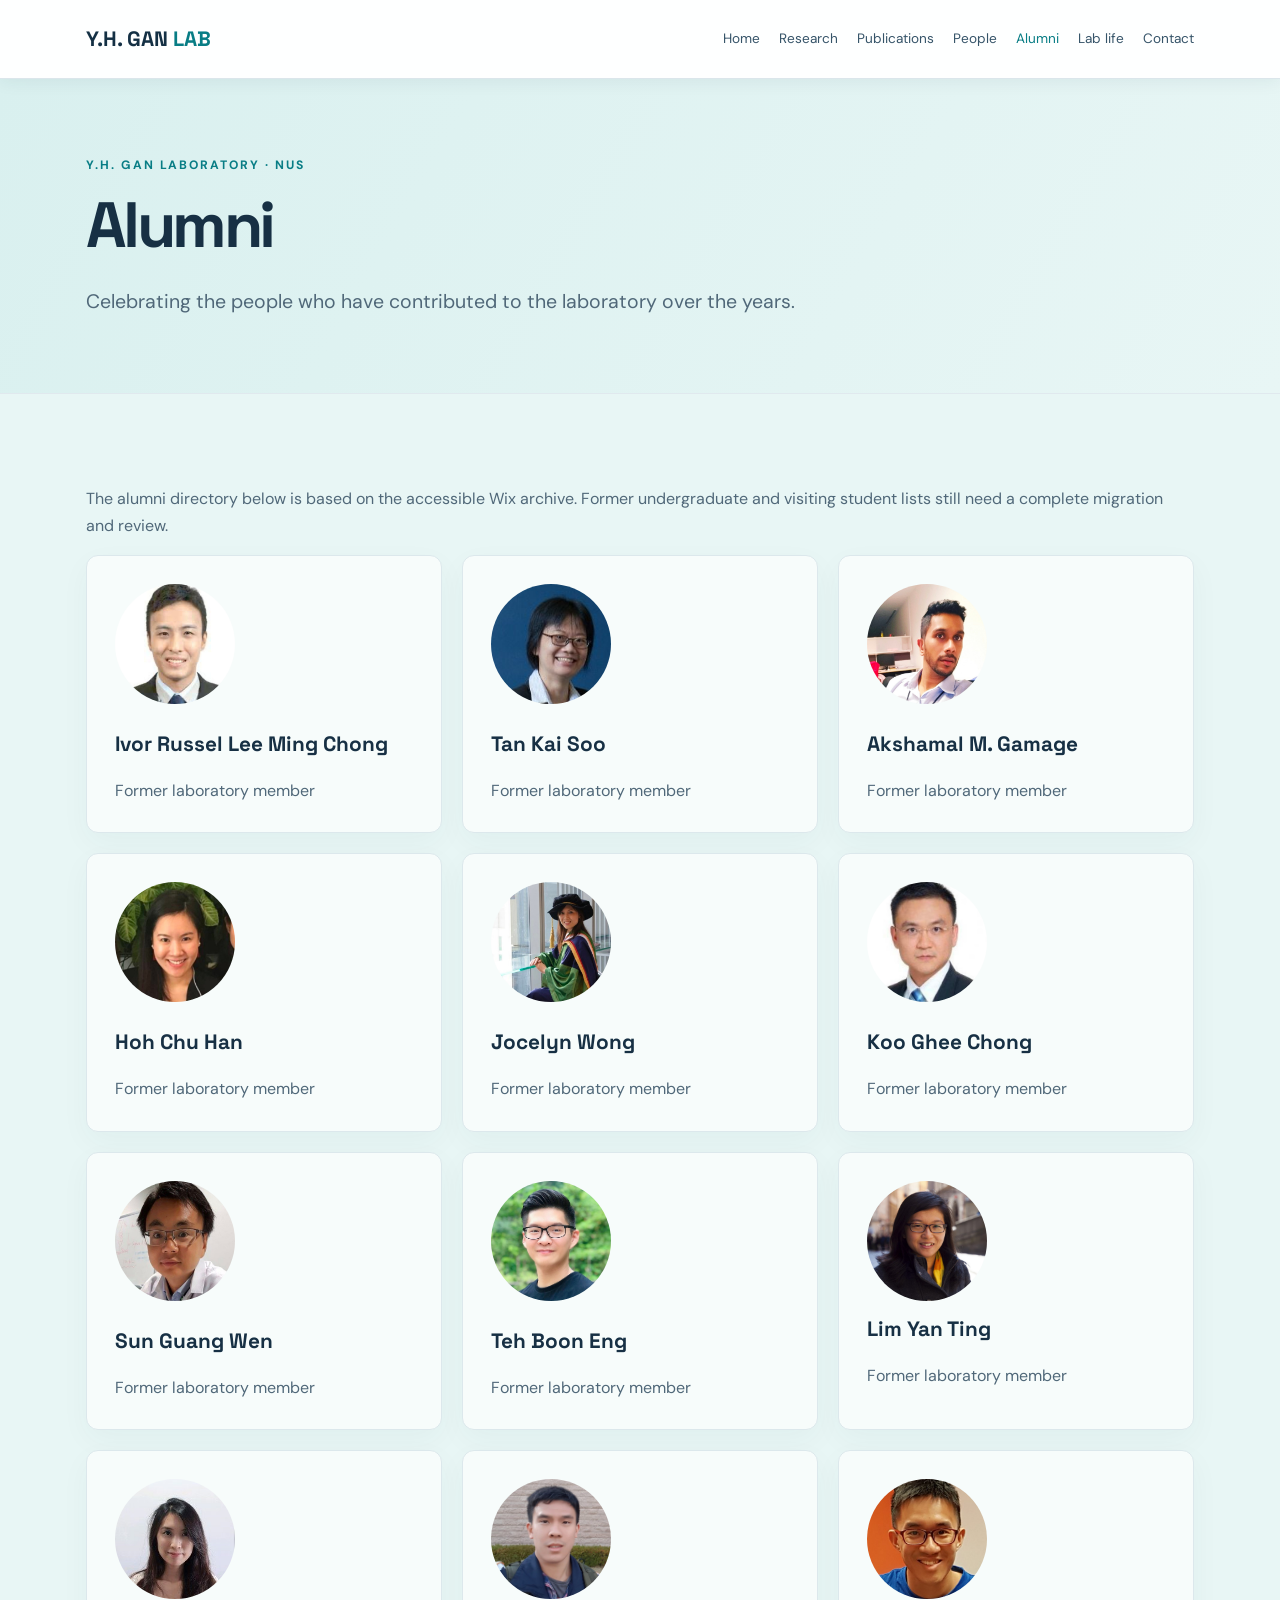
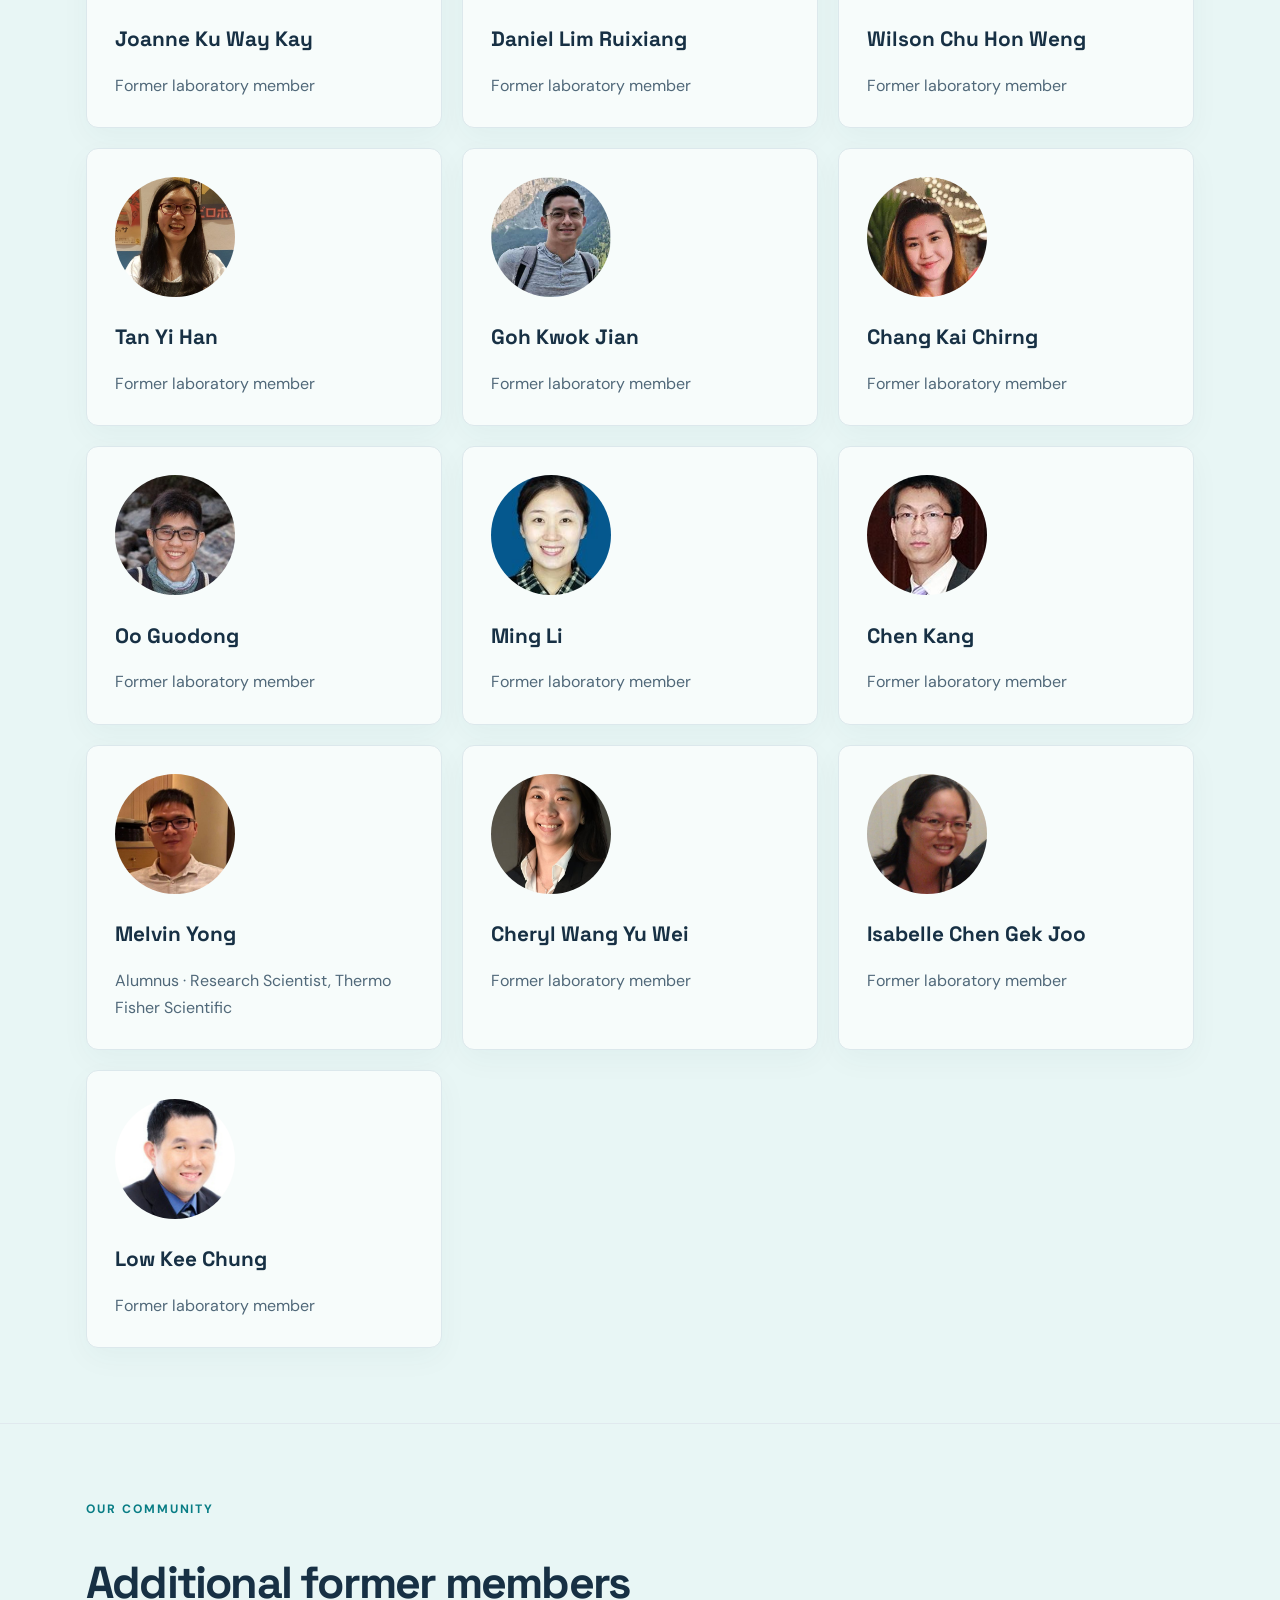
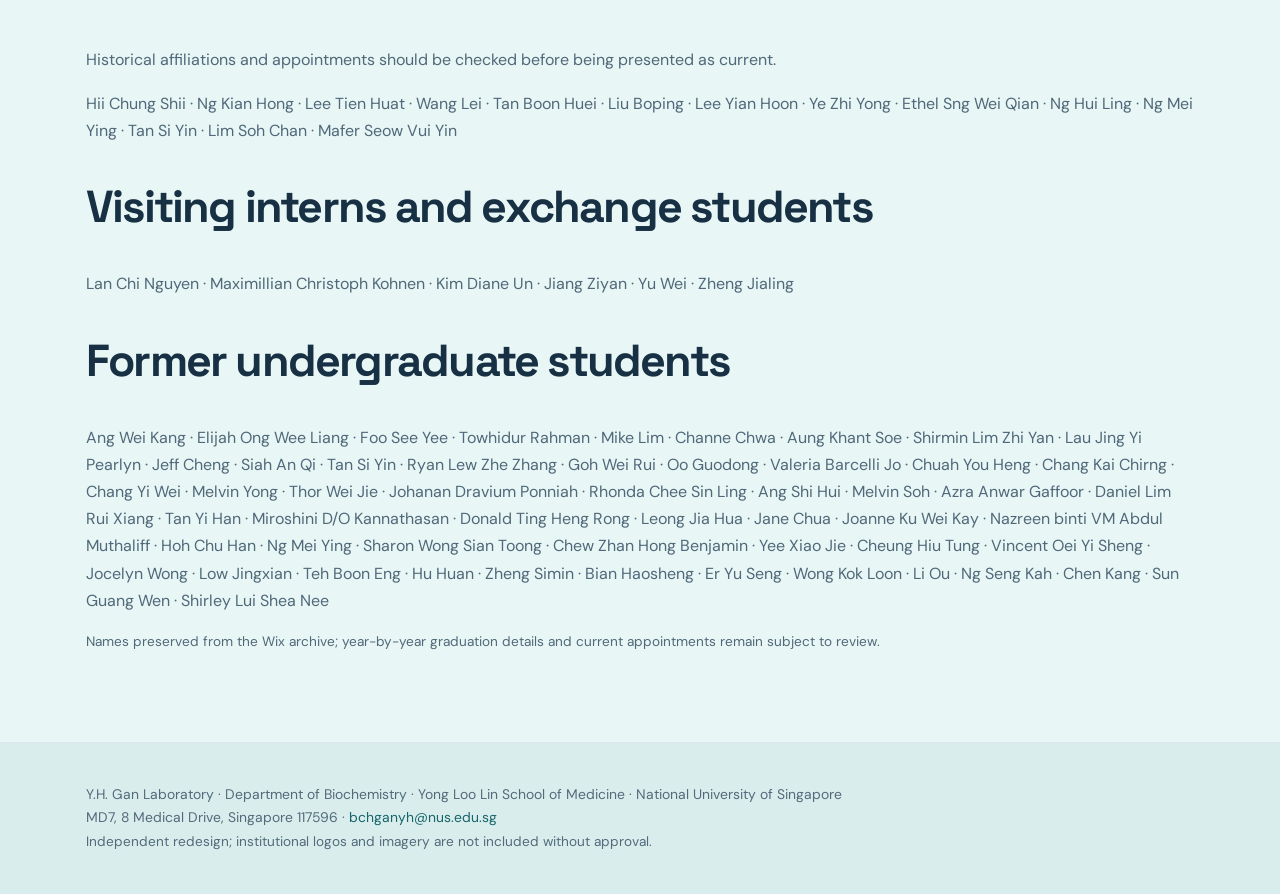
==== commit 4eab9b40: "Remove legacy Wix archive links before migration retirement" ====
--- a/alumni.html
+++ b/alumni.html
@@ -1 +1 @@
-<!doctype html><html lang="en"><head><meta charset="utf-8"><meta name="viewport" content="width=device-width,initial-scale=1"><meta name="description" content="Y.H. Gan Laboratory at the National University of Singapore: bacterial pathogenesis, Klebsiella pneumoniae, antimicrobial resistance and melioidosis."><title>Alumni | Y.H. Gan Laboratory</title><link rel="stylesheet" href="assets/style.css"></head><body><header class="top"><div class="wrap nav"><a class="brand" href="index.html">Y.H. GAN <b>LAB</b></a><nav aria-label="Main navigation"><a class="" href="index.html">Home</a><a class="" href="research.html">Research</a><a class="" href="publications.html">Publications</a><a class="" href="people.html">People</a><a class="active" href="alumni.html">Alumni</a><a class="" href="lab-life.html">Lab life</a><a class="" href="contact.html">Contact</a></nav></div></header><main><section class="pagehead"><div class="wrap"><div class="eyebrow">Y.H. Gan Laboratory · NUS</div><h1>Alumni</h1><p class="lead">Celebrating the people who have contributed to the laboratory over the years.</p></div></section><section class="section"><div class="wrap"><p>The alumni directory below is based on the accessible Wix archive. Former undergraduate and visiting student lists still need a complete migration and review.</p><div class="grid"><div class="card"><img src="assets/people/alumni_russel.jpg" alt="Photograph associated with Ivor Russel Lee Ming Chong" loading="lazy" style="width:120px;height:120px;object-fit:cover;border-radius:50%;margin-bottom:12px"><h3>Ivor Russel Lee Ming Chong</h3><p>Former laboratory member</p></div><div class="card"><img src="assets/people/alumni_kai_soo.jpg" alt="Photograph associated with Tan Kai Soo" loading="lazy" style="width:120px;height:120px;object-fit:cover;border-radius:50%;margin-bottom:12px"><h3>Tan Kai Soo</h3><p>Former laboratory member</p></div><div class="card"><img src="assets/people/alumni_akshamal.jpg" alt="Photograph associated with Akshamal M. Gamage" loading="lazy" style="width:120px;height:120px;object-fit:cover;border-radius:50%;margin-bottom:12px"><h3>Akshamal M. Gamage</h3><p>Former laboratory member</p></div><div class="card"><img src="assets/people/alumni_chu_han.jpg" alt="Photograph associated with Hoh Chu Han" loading="lazy" style="width:120px;height:120px;object-fit:cover;border-radius:50%;margin-bottom:12px"><h3>Hoh Chu Han</h3><p>Former laboratory member</p></div><div class="card"><img src="assets/people/alumni_jocelyn.jpg" alt="Photograph associated with Jocelyn Wong" loading="lazy" style="width:120px;height:120px;object-fit:cover;border-radius:50%;margin-bottom:12px"><h3>Jocelyn Wong</h3><p>Former laboratory member</p></div><div class="card"><img src="assets/people/alumni-koo-ghee-chong.jpg" alt="Portrait of Koo Ghee Chong" loading="lazy" style="width:120px;height:120px;object-fit:cover;border-radius:50%;margin-bottom:12px"><h3>Koo Ghee Chong</h3><p>Former laboratory member</p></div><div class="card"><img src="assets/people/alumni_guang_wen.jpg" alt="Photograph associated with Sun Guang Wen" loading="lazy" style="width:120px;height:120px;object-fit:cover;border-radius:50%;margin-bottom:12px"><h3>Sun Guang Wen</h3><p>Former laboratory member</p></div><div class="card"><img src="assets/people/alumni-teh-boon-eng.jpg" alt="Portrait of Teh Boon Eng" loading="lazy" style="width:120px;height:120px;object-fit:cover;border-radius:50%;margin-bottom:12px"><h3>Teh Boon Eng</h3><p>Former laboratory member</p></div><div class="card"><img src="assets/people/alumni-lim-yan-ting.jpg" alt="Portrait of Lim Yan Ting" loading="lazy" style="width:120px;height:120px;object-fit:cover;border-radius:50%"><h3>Lim Yan Ting</h3><p>Former laboratory member</p></div><div class="card"><img src="assets/people/alumni_joanne.jpg" alt="Photograph associated with Joanne Ku Way Kay" loading="lazy" style="width:120px;height:120px;object-fit:cover;border-radius:50%;margin-bottom:12px"><h3>Joanne Ku Way Kay</h3><p>Former laboratory member</p></div><div class="card"><img src="assets/people/alumni_daniel.jpg" alt="Photograph associated with Daniel Lim Ruixiang" loading="lazy" style="width:120px;height:120px;object-fit:cover;border-radius:50%;margin-bottom:12px"><h3>Daniel Lim Ruixiang</h3><p>Former laboratory member</p></div><div class="card"><img src="assets/people/alumni-wilson-chu.jpg" alt="Portrait of Wilson Chu Hon Weng" loading="lazy" style="width:120px;height:120px;object-fit:cover;border-radius:50%;margin-bottom:12px"><h3>Wilson Chu Hon Weng</h3><p>Former laboratory member</p></div><div class="card"><img src="assets/people/alumni-tan-yi-han-new.jpg" alt="Portrait of Tan Yi Han" loading="lazy" style="width:120px;height:120px;object-fit:cover;border-radius:50%;margin-bottom:12px"><h3>Tan Yi Han</h3><p>Former laboratory member</p></div><div class="card"><img src="assets/people/alumni-goh-kwok-jian.jpg" alt="Portrait of Goh Kwok Jian" loading="lazy" style="width:120px;height:120px;object-fit:cover;border-radius:50%;margin-bottom:12px"><h3>Goh Kwok Jian</h3><p>Former laboratory member</p></div><div class="card"><img src="assets/people/alumni-chang-kai-chirng.jpg" alt="Portrait of Chang Kai Chirng" loading="lazy" style="width:120px;height:120px;object-fit:cover;border-radius:50%;margin-bottom:12px"><h3>Chang Kai Chirng</h3><p>Former laboratory member</p></div><div class="card"><img src="assets/people/alumni-oo-guodong.jpg" alt="Portrait of Oo Guodong" loading="lazy" style="width:120px;height:120px;object-fit:cover;border-radius:50%;margin-bottom:12px"><h3>Oo Guodong</h3><p>Former laboratory member</p></div><div class="card"><img src="assets/people/alumni-ming-li.jpg" alt="Portrait of Ming Li" loading="lazy" style="width:120px;height:120px;object-fit:cover;border-radius:50%;margin-bottom:12px"><h3>Ming Li</h3><p>Former laboratory member</p></div><div class="card"><img src="assets/people/alumni-chen-kang.jpg" alt="Portrait of Chen Kang" loading="lazy" style="width:120px;height:120px;object-fit:cover;border-radius:50%;margin-bottom:12px"><h3>Chen Kang</h3><p>Former laboratory member</p></div><div class="card"><img src="assets/people/alumni-melvin-yong.jpg" alt="Portrait of Melvin Yong" loading="lazy" style="width:120px;height:120px;object-fit:cover;border-radius:50%;margin-bottom:12px"><h3>Melvin Yong</h3><p>Alumnus · Research Scientist, Thermo Fisher Scientific</p></div><div class="card"><img src="assets/people/alumni-cheryl-lee.jpg" alt="Portrait of Cheryl Wang Yu Wei" loading="lazy" style="width:120px;height:120px;object-fit:cover;border-radius:50%;margin-bottom:12px"><h3>Cheryl Wang Yu Wei</h3><p>Former laboratory member</p></div><div class="card"><img src="assets/people/alumni_isabelle.jpg" alt="Photograph associated with Isabelle Chen Gek Joo" loading="lazy" style="width:120px;height:120px;object-fit:cover;border-radius:50%;margin-bottom:12px"><h3>Isabelle Chen Gek Joo</h3><p>Former laboratory member</p></div><div class="card"><img src="assets/people/alumni-low-kee-chung.jpg" alt="Portrait of Low Kee Chung" loading="lazy" style="width:120px;height:120px;object-fit:cover;border-radius:50%;margin-bottom:12px"><h3>Low Kee Chung</h3><p>Former laboratory member</p></div></div><p><a href="https://gyhlab.wixsite.com/gyhlab/past-members">Original alumni archive ↗</a> · <a href="https://gyhlab.wixsite.com/gyhlab">Original undergraduate archive ↗</a></p></div></section><section class="section"><div class="wrap"><div class="eyebrow">Our community</div><h2>Additional former members</h2><p class="section-intro">Historical affiliations and appointments should be checked before being presented as current.</p><p>Hii Chung Shii · Ng Kian Hong · Lee Tien Huat · Wang Lei · Tan Boon Huei · Liu Boping ·  Lee Yian Hoon · Ye Zhi Yong · Ethel Sng Wei Qian · Ng Hui Ling · Ng Mei Ying · Tan Si Yin · Lim Soh Chan · Mafer Seow Vui Yin</p><h2>Visiting interns and exchange students</h2><p>Lan Chi Nguyen · Maximillian Christoph Kohnen · Kim Diane Un · Jiang Ziyan · Yu Wei · Zheng Jialing</p><h2>Former undergraduate students</h2><p>Ang Wei Kang · Elijah Ong Wee Liang · Foo See Yee · Towhidur Rahman · Mike Lim · Channe Chwa · Aung Khant Soe · Shirmin Lim Zhi Yan · Lau Jing Yi Pearlyn · Jeff Cheng · Siah An Qi · Tan Si Yin · Ryan Lew Zhe Zhang · Goh Wei Rui · Oo Guodong · Valeria Barcelli Jo · Chuah You Heng · Chang Kai Chirng · Chang Yi Wei · Melvin Yong · Thor Wei Jie · Johanan Dravium Ponniah · Rhonda Chee Sin Ling · Ang Shi Hui · Melvin Soh · Azra Anwar Gaffoor · Daniel Lim Rui Xiang · Tan Yi Han · Miroshini D/O Kannathasan · Donald Ting Heng Rong · Leong Jia Hua · Jane Chua · Joanne Ku Wei Kay · Nazreen binti VM Abdul Muthaliff · Hoh Chu Han · Ng Mei Ying · Sharon Wong Sian Toong · Chew Zhan Hong Benjamin · Yee Xiao Jie · Cheung Hiu Tung · Vincent Oei Yi Sheng · Jocelyn Wong · Low Jingxian · Teh Boon Eng · Hu Huan · Zheng Simin · Bian Haosheng · Er Yu Seng · Wong Kok Loon · Li Ou · Ng Seng Kah · Chen Kang · Sun Guang Wen · Shirley Lui Shea Nee</p><p class="small">Names preserved from the Wix archive; year-by-year graduation details and current appointments remain subject to review.</p></div></section></main><footer class="footer"><div class="wrap">Y.H. Gan Laboratory · Department of Biochemistry · Yong Loo Lin School of Medicine · National University of Singapore<br>MD7, 8 Medical Drive, Singapore 117596 · <a href="mailto:bchganyh@nus.edu.sg">bchganyh@nus.edu.sg</a><br><span class="small">Independent redesign; institutional logos and imagery are not included without approval.</span></div></footer></body></html>+<!doctype html><html lang="en"><head><meta charset="utf-8"><meta name="viewport" content="width=device-width,initial-scale=1"><meta name="description" content="Y.H. Gan Laboratory at the National University of Singapore: bacterial pathogenesis, Klebsiella pneumoniae, antimicrobial resistance and melioidosis."><title>Alumni | Y.H. Gan Laboratory</title><link rel="stylesheet" href="assets/style.css"></head><body><header class="top"><div class="wrap nav"><a class="brand" href="index.html">Y.H. GAN <b>LAB</b></a><nav aria-label="Main navigation"><a class="" href="index.html">Home</a><a class="" href="research.html">Research</a><a class="" href="publications.html">Publications</a><a class="" href="people.html">People</a><a class="active" href="alumni.html">Alumni</a><a class="" href="lab-life.html">Lab life</a><a class="" href="contact.html">Contact</a></nav></div></header><main><section class="pagehead"><div class="wrap"><div class="eyebrow">Y.H. Gan Laboratory · NUS</div><h1>Alumni</h1><p class="lead">Celebrating the people who have contributed to the laboratory over the years.</p></div></section><section class="section"><div class="wrap"><p>The alumni directory below is based on the accessible Wix archive. Former undergraduate and visiting student lists still need a complete migration and review.</p><div class="grid"><div class="card"><img src="assets/people/alumni_russel.jpg" alt="Photograph associated with Ivor Russel Lee Ming Chong" loading="lazy" style="width:120px;height:120px;object-fit:cover;border-radius:50%;margin-bottom:12px"><h3>Ivor Russel Lee Ming Chong</h3><p>Former laboratory member</p></div><div class="card"><img src="assets/people/alumni_kai_soo.jpg" alt="Photograph associated with Tan Kai Soo" loading="lazy" style="width:120px;height:120px;object-fit:cover;border-radius:50%;margin-bottom:12px"><h3>Tan Kai Soo</h3><p>Former laboratory member</p></div><div class="card"><img src="assets/people/alumni_akshamal.jpg" alt="Photograph associated with Akshamal M. Gamage" loading="lazy" style="width:120px;height:120px;object-fit:cover;border-radius:50%;margin-bottom:12px"><h3>Akshamal M. Gamage</h3><p>Former laboratory member</p></div><div class="card"><img src="assets/people/alumni_chu_han.jpg" alt="Photograph associated with Hoh Chu Han" loading="lazy" style="width:120px;height:120px;object-fit:cover;border-radius:50%;margin-bottom:12px"><h3>Hoh Chu Han</h3><p>Former laboratory member</p></div><div class="card"><img src="assets/people/alumni_jocelyn.jpg" alt="Photograph associated with Jocelyn Wong" loading="lazy" style="width:120px;height:120px;object-fit:cover;border-radius:50%;margin-bottom:12px"><h3>Jocelyn Wong</h3><p>Former laboratory member</p></div><div class="card"><img src="assets/people/alumni-koo-ghee-chong.jpg" alt="Portrait of Koo Ghee Chong" loading="lazy" style="width:120px;height:120px;object-fit:cover;border-radius:50%;margin-bottom:12px"><h3>Koo Ghee Chong</h3><p>Former laboratory member</p></div><div class="card"><img src="assets/people/alumni_guang_wen.jpg" alt="Photograph associated with Sun Guang Wen" loading="lazy" style="width:120px;height:120px;object-fit:cover;border-radius:50%;margin-bottom:12px"><h3>Sun Guang Wen</h3><p>Former laboratory member</p></div><div class="card"><img src="assets/people/alumni-teh-boon-eng.jpg" alt="Portrait of Teh Boon Eng" loading="lazy" style="width:120px;height:120px;object-fit:cover;border-radius:50%;margin-bottom:12px"><h3>Teh Boon Eng</h3><p>Former laboratory member</p></div><div class="card"><img src="assets/people/alumni-lim-yan-ting.jpg" alt="Portrait of Lim Yan Ting" loading="lazy" style="width:120px;height:120px;object-fit:cover;border-radius:50%"><h3>Lim Yan Ting</h3><p>Former laboratory member</p></div><div class="card"><img src="assets/people/alumni_joanne.jpg" alt="Photograph associated with Joanne Ku Way Kay" loading="lazy" style="width:120px;height:120px;object-fit:cover;border-radius:50%;margin-bottom:12px"><h3>Joanne Ku Way Kay</h3><p>Former laboratory member</p></div><div class="card"><img src="assets/people/alumni_daniel.jpg" alt="Photograph associated with Daniel Lim Ruixiang" loading="lazy" style="width:120px;height:120px;object-fit:cover;border-radius:50%;margin-bottom:12px"><h3>Daniel Lim Ruixiang</h3><p>Former laboratory member</p></div><div class="card"><img src="assets/people/alumni-wilson-chu.jpg" alt="Portrait of Wilson Chu Hon Weng" loading="lazy" style="width:120px;height:120px;object-fit:cover;border-radius:50%;margin-bottom:12px"><h3>Wilson Chu Hon Weng</h3><p>Former laboratory member</p></div><div class="card"><img src="assets/people/alumni-tan-yi-han-new.jpg" alt="Portrait of Tan Yi Han" loading="lazy" style="width:120px;height:120px;object-fit:cover;border-radius:50%;margin-bottom:12px"><h3>Tan Yi Han</h3><p>Former laboratory member</p></div><div class="card"><img src="assets/people/alumni-goh-kwok-jian.jpg" alt="Portrait of Goh Kwok Jian" loading="lazy" style="width:120px;height:120px;object-fit:cover;border-radius:50%;margin-bottom:12px"><h3>Goh Kwok Jian</h3><p>Former laboratory member</p></div><div class="card"><img src="assets/people/alumni-chang-kai-chirng.jpg" alt="Portrait of Chang Kai Chirng" loading="lazy" style="width:120px;height:120px;object-fit:cover;border-radius:50%;margin-bottom:12px"><h3>Chang Kai Chirng</h3><p>Former laboratory member</p></div><div class="card"><img src="assets/people/alumni-oo-guodong.jpg" alt="Portrait of Oo Guodong" loading="lazy" style="width:120px;height:120px;object-fit:cover;border-radius:50%;margin-bottom:12px"><h3>Oo Guodong</h3><p>Former laboratory member</p></div><div class="card"><img src="assets/people/alumni-ming-li.jpg" alt="Portrait of Ming Li" loading="lazy" style="width:120px;height:120px;object-fit:cover;border-radius:50%;margin-bottom:12px"><h3>Ming Li</h3><p>Former laboratory member</p></div><div class="card"><img src="assets/people/alumni-chen-kang.jpg" alt="Portrait of Chen Kang" loading="lazy" style="width:120px;height:120px;object-fit:cover;border-radius:50%;margin-bottom:12px"><h3>Chen Kang</h3><p>Former laboratory member</p></div><div class="card"><img src="assets/people/alumni-melvin-yong.jpg" alt="Portrait of Melvin Yong" loading="lazy" style="width:120px;height:120px;object-fit:cover;border-radius:50%;margin-bottom:12px"><h3>Melvin Yong</h3><p>Alumnus · Research Scientist, Thermo Fisher Scientific</p></div><div class="card"><img src="assets/people/alumni-cheryl-lee.jpg" alt="Portrait of Cheryl Wang Yu Wei" loading="lazy" style="width:120px;height:120px;object-fit:cover;border-radius:50%;margin-bottom:12px"><h3>Cheryl Wang Yu Wei</h3><p>Former laboratory member</p></div><div class="card"><img src="assets/people/alumni_isabelle.jpg" alt="Photograph associated with Isabelle Chen Gek Joo" loading="lazy" style="width:120px;height:120px;object-fit:cover;border-radius:50%;margin-bottom:12px"><h3>Isabelle Chen Gek Joo</h3><p>Former laboratory member</p></div><div class="card"><img src="assets/people/alumni-low-kee-chung.jpg" alt="Portrait of Low Kee Chung" loading="lazy" style="width:120px;height:120px;object-fit:cover;border-radius:50%;margin-bottom:12px"><h3>Low Kee Chung</h3><p>Former laboratory member</p></div></div></div></section><section class="section"><div class="wrap"><div class="eyebrow">Our community</div><h2>Additional former members</h2><p class="section-intro">Historical affiliations and appointments should be checked before being presented as current.</p><p>Hii Chung Shii · Ng Kian Hong · Lee Tien Huat · Wang Lei · Tan Boon Huei · Liu Boping ·  Lee Yian Hoon · Ye Zhi Yong · Ethel Sng Wei Qian · Ng Hui Ling · Ng Mei Ying · Tan Si Yin · Lim Soh Chan · Mafer Seow Vui Yin</p><h2>Visiting interns and exchange students</h2><p>Lan Chi Nguyen · Maximillian Christoph Kohnen · Kim Diane Un · Jiang Ziyan · Yu Wei · Zheng Jialing</p><h2>Former undergraduate students</h2><p>Ang Wei Kang · Elijah Ong Wee Liang · Foo See Yee · Towhidur Rahman · Mike Lim · Channe Chwa · Aung Khant Soe · Shirmin Lim Zhi Yan · Lau Jing Yi Pearlyn · Jeff Cheng · Siah An Qi · Tan Si Yin · Ryan Lew Zhe Zhang · Goh Wei Rui · Oo Guodong · Valeria Barcelli Jo · Chuah You Heng · Chang Kai Chirng · Chang Yi Wei · Melvin Yong · Thor Wei Jie · Johanan Dravium Ponniah · Rhonda Chee Sin Ling · Ang Shi Hui · Melvin Soh · Azra Anwar Gaffoor · Daniel Lim Rui Xiang · Tan Yi Han · Miroshini D/O Kannathasan · Donald Ting Heng Rong · Leong Jia Hua · Jane Chua · Joanne Ku Wei Kay · Nazreen binti VM Abdul Muthaliff · Hoh Chu Han · Ng Mei Ying · Sharon Wong Sian Toong · Chew Zhan Hong Benjamin · Yee Xiao Jie · Cheung Hiu Tung · Vincent Oei Yi Sheng · Jocelyn Wong · Low Jingxian · Teh Boon Eng · Hu Huan · Zheng Simin · Bian Haosheng · Er Yu Seng · Wong Kok Loon · Li Ou · Ng Seng Kah · Chen Kang · Sun Guang Wen · Shirley Lui Shea Nee</p><p class="small">Names preserved from the Wix archive; year-by-year graduation details and current appointments remain subject to review.</p></div></section></main><footer class="footer"><div class="wrap">Y.H. Gan Laboratory · Department of Biochemistry · Yong Loo Lin School of Medicine · National University of Singapore<br>MD7, 8 Medical Drive, Singapore 117596 · <a href="mailto:bchganyh@nus.edu.sg">bchganyh@nus.edu.sg</a><br><span class="small">Independent redesign; institutional logos and imagery are not included without approval.</span></div></footer></body></html>
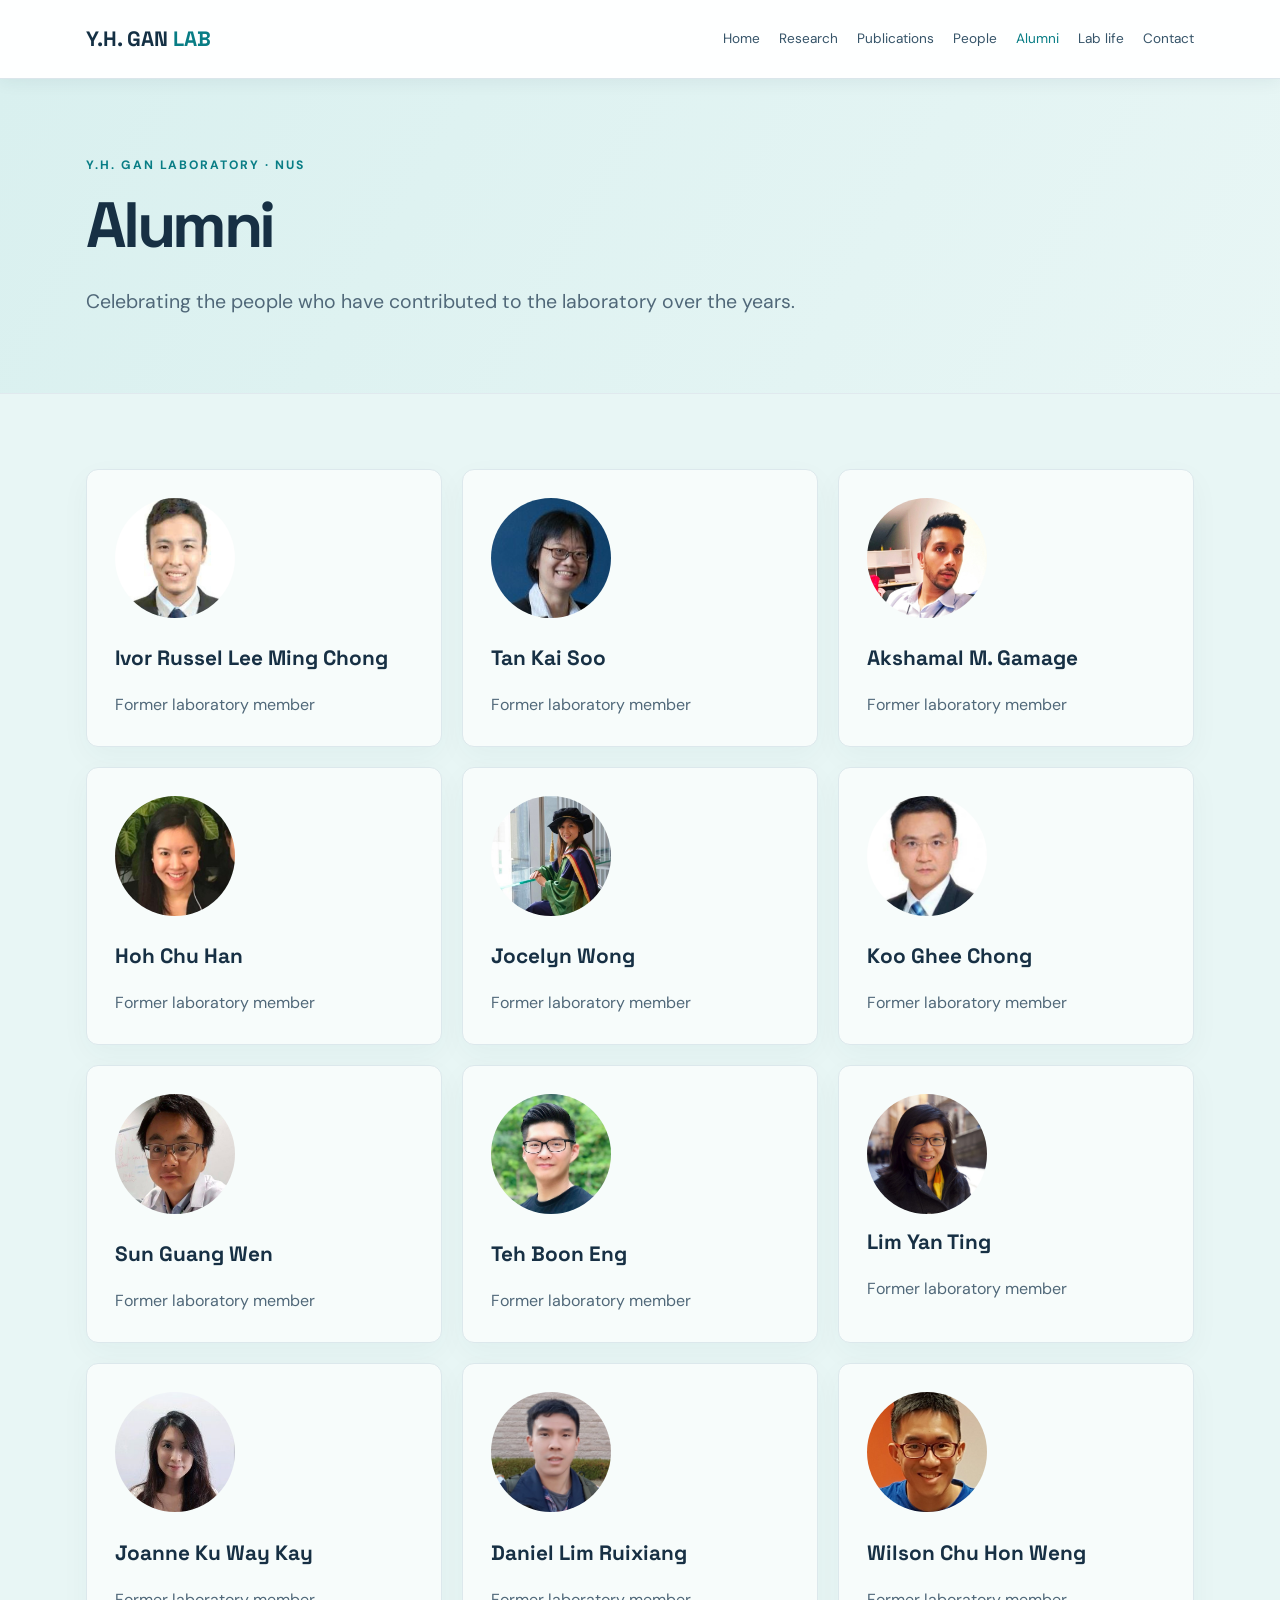
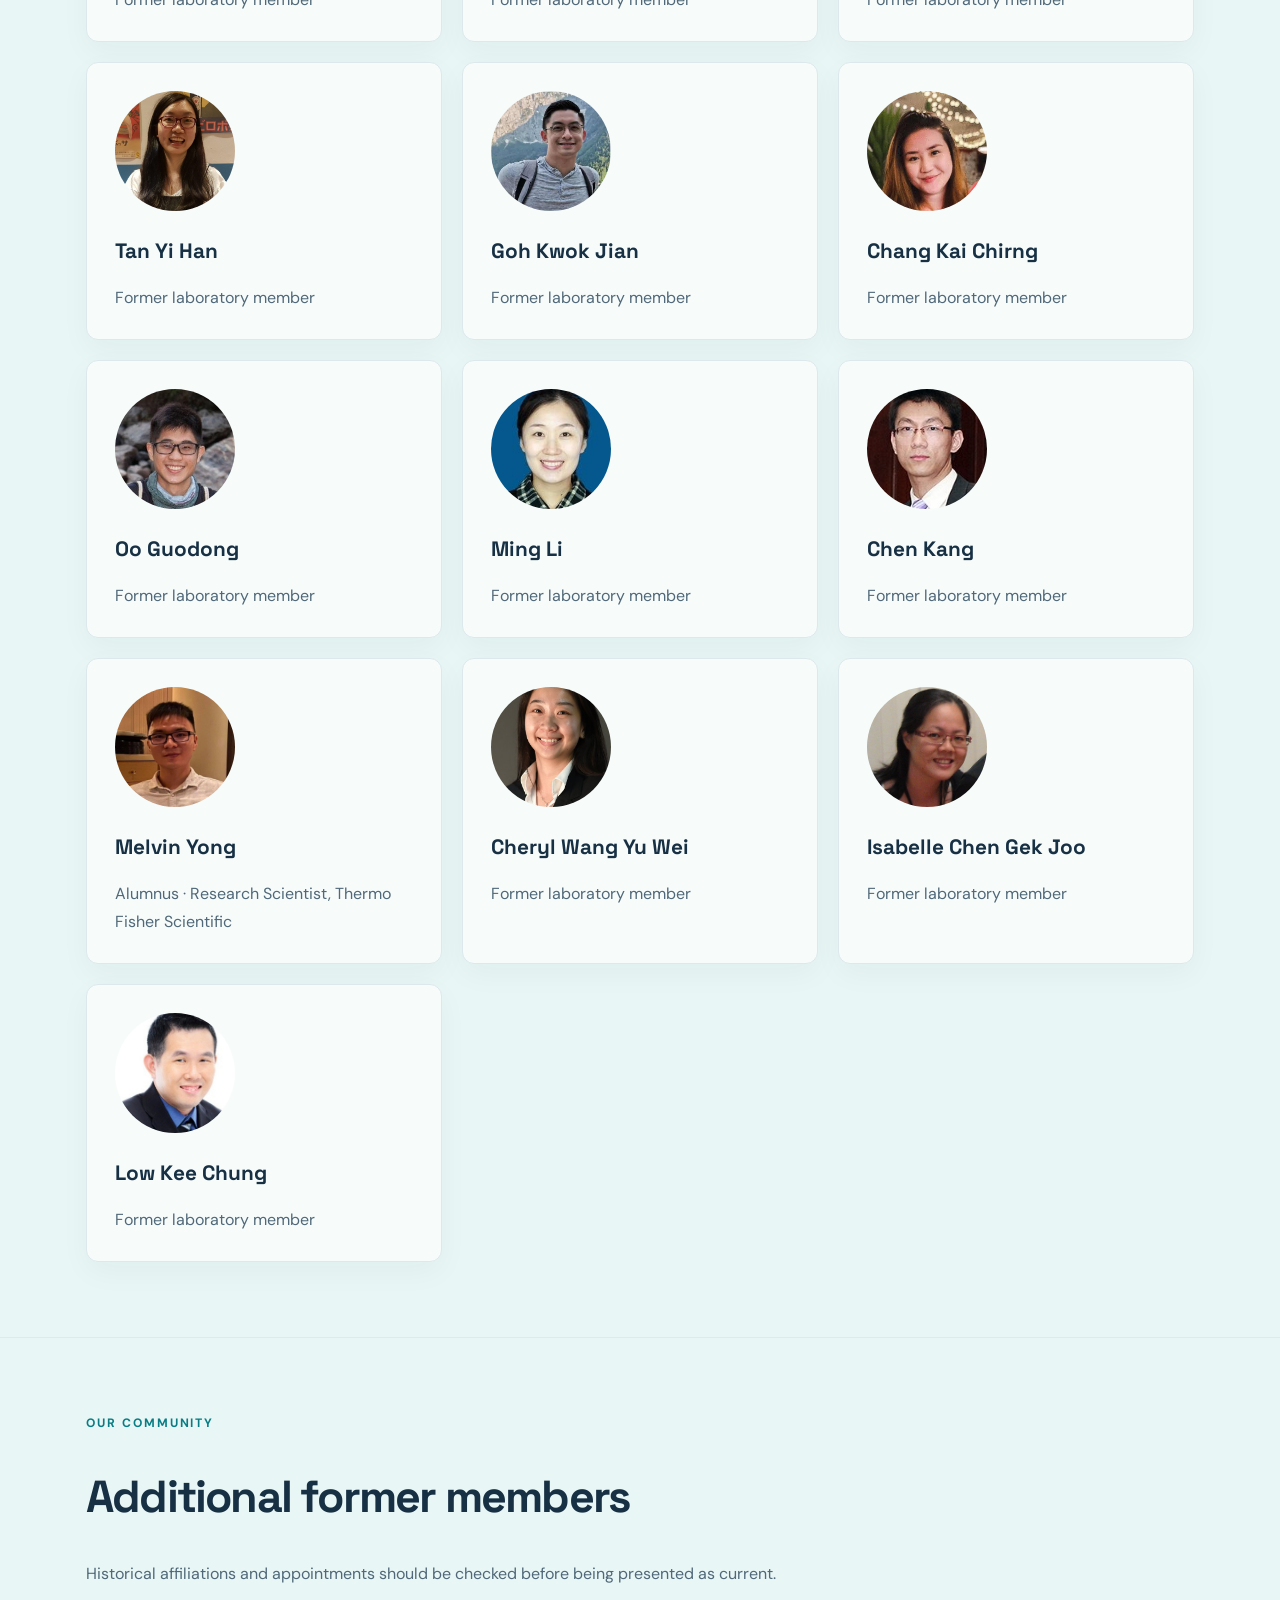
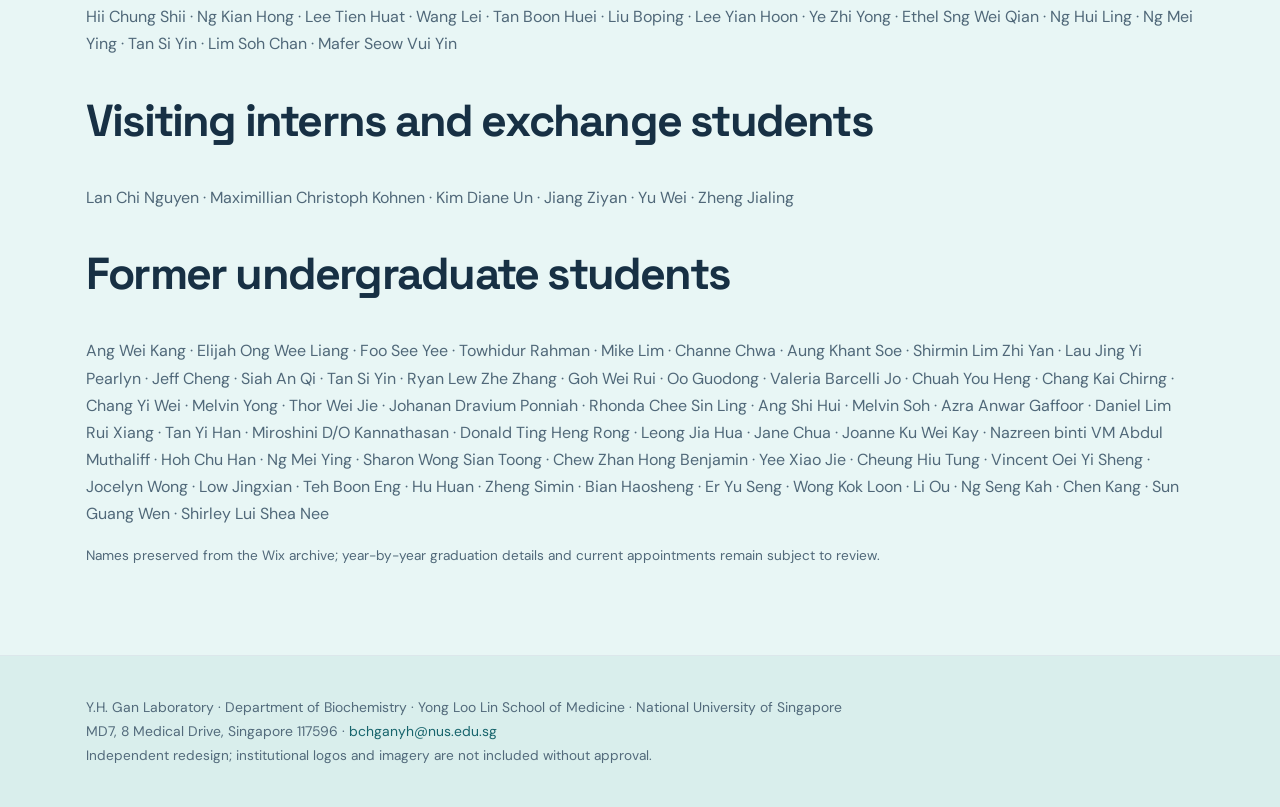
==== commit 82782c69: "Remove outdated Wix migration notice from Alumni page" ====
--- a/alumni.html
+++ b/alumni.html
@@ -1 +1 @@
-<!doctype html><html lang="en"><head><meta charset="utf-8"><meta name="viewport" content="width=device-width,initial-scale=1"><meta name="description" content="Y.H. Gan Laboratory at the National University of Singapore: bacterial pathogenesis, Klebsiella pneumoniae, antimicrobial resistance and melioidosis."><title>Alumni | Y.H. Gan Laboratory</title><link rel="stylesheet" href="assets/style.css"></head><body><header class="top"><div class="wrap nav"><a class="brand" href="index.html">Y.H. GAN <b>LAB</b></a><nav aria-label="Main navigation"><a class="" href="index.html">Home</a><a class="" href="research.html">Research</a><a class="" href="publications.html">Publications</a><a class="" href="people.html">People</a><a class="active" href="alumni.html">Alumni</a><a class="" href="lab-life.html">Lab life</a><a class="" href="contact.html">Contact</a></nav></div></header><main><section class="pagehead"><div class="wrap"><div class="eyebrow">Y.H. Gan Laboratory · NUS</div><h1>Alumni</h1><p class="lead">Celebrating the people who have contributed to the laboratory over the years.</p></div></section><section class="section"><div class="wrap"><p>The alumni directory below is based on the accessible Wix archive. Former undergraduate and visiting student lists still need a complete migration and review.</p><div class="grid"><div class="card"><img src="assets/people/alumni_russel.jpg" alt="Photograph associated with Ivor Russel Lee Ming Chong" loading="lazy" style="width:120px;height:120px;object-fit:cover;border-radius:50%;margin-bottom:12px"><h3>Ivor Russel Lee Ming Chong</h3><p>Former laboratory member</p></div><div class="card"><img src="assets/people/alumni_kai_soo.jpg" alt="Photograph associated with Tan Kai Soo" loading="lazy" style="width:120px;height:120px;object-fit:cover;border-radius:50%;margin-bottom:12px"><h3>Tan Kai Soo</h3><p>Former laboratory member</p></div><div class="card"><img src="assets/people/alumni_akshamal.jpg" alt="Photograph associated with Akshamal M. Gamage" loading="lazy" style="width:120px;height:120px;object-fit:cover;border-radius:50%;margin-bottom:12px"><h3>Akshamal M. Gamage</h3><p>Former laboratory member</p></div><div class="card"><img src="assets/people/alumni_chu_han.jpg" alt="Photograph associated with Hoh Chu Han" loading="lazy" style="width:120px;height:120px;object-fit:cover;border-radius:50%;margin-bottom:12px"><h3>Hoh Chu Han</h3><p>Former laboratory member</p></div><div class="card"><img src="assets/people/alumni_jocelyn.jpg" alt="Photograph associated with Jocelyn Wong" loading="lazy" style="width:120px;height:120px;object-fit:cover;border-radius:50%;margin-bottom:12px"><h3>Jocelyn Wong</h3><p>Former laboratory member</p></div><div class="card"><img src="assets/people/alumni-koo-ghee-chong.jpg" alt="Portrait of Koo Ghee Chong" loading="lazy" style="width:120px;height:120px;object-fit:cover;border-radius:50%;margin-bottom:12px"><h3>Koo Ghee Chong</h3><p>Former laboratory member</p></div><div class="card"><img src="assets/people/alumni_guang_wen.jpg" alt="Photograph associated with Sun Guang Wen" loading="lazy" style="width:120px;height:120px;object-fit:cover;border-radius:50%;margin-bottom:12px"><h3>Sun Guang Wen</h3><p>Former laboratory member</p></div><div class="card"><img src="assets/people/alumni-teh-boon-eng.jpg" alt="Portrait of Teh Boon Eng" loading="lazy" style="width:120px;height:120px;object-fit:cover;border-radius:50%;margin-bottom:12px"><h3>Teh Boon Eng</h3><p>Former laboratory member</p></div><div class="card"><img src="assets/people/alumni-lim-yan-ting.jpg" alt="Portrait of Lim Yan Ting" loading="lazy" style="width:120px;height:120px;object-fit:cover;border-radius:50%"><h3>Lim Yan Ting</h3><p>Former laboratory member</p></div><div class="card"><img src="assets/people/alumni_joanne.jpg" alt="Photograph associated with Joanne Ku Way Kay" loading="lazy" style="width:120px;height:120px;object-fit:cover;border-radius:50%;margin-bottom:12px"><h3>Joanne Ku Way Kay</h3><p>Former laboratory member</p></div><div class="card"><img src="assets/people/alumni_daniel.jpg" alt="Photograph associated with Daniel Lim Ruixiang" loading="lazy" style="width:120px;height:120px;object-fit:cover;border-radius:50%;margin-bottom:12px"><h3>Daniel Lim Ruixiang</h3><p>Former laboratory member</p></div><div class="card"><img src="assets/people/alumni-wilson-chu.jpg" alt="Portrait of Wilson Chu Hon Weng" loading="lazy" style="width:120px;height:120px;object-fit:cover;border-radius:50%;margin-bottom:12px"><h3>Wilson Chu Hon Weng</h3><p>Former laboratory member</p></div><div class="card"><img src="assets/people/alumni-tan-yi-han-new.jpg" alt="Portrait of Tan Yi Han" loading="lazy" style="width:120px;height:120px;object-fit:cover;border-radius:50%;margin-bottom:12px"><h3>Tan Yi Han</h3><p>Former laboratory member</p></div><div class="card"><img src="assets/people/alumni-goh-kwok-jian.jpg" alt="Portrait of Goh Kwok Jian" loading="lazy" style="width:120px;height:120px;object-fit:cover;border-radius:50%;margin-bottom:12px"><h3>Goh Kwok Jian</h3><p>Former laboratory member</p></div><div class="card"><img src="assets/people/alumni-chang-kai-chirng.jpg" alt="Portrait of Chang Kai Chirng" loading="lazy" style="width:120px;height:120px;object-fit:cover;border-radius:50%;margin-bottom:12px"><h3>Chang Kai Chirng</h3><p>Former laboratory member</p></div><div class="card"><img src="assets/people/alumni-oo-guodong.jpg" alt="Portrait of Oo Guodong" loading="lazy" style="width:120px;height:120px;object-fit:cover;border-radius:50%;margin-bottom:12px"><h3>Oo Guodong</h3><p>Former laboratory member</p></div><div class="card"><img src="assets/people/alumni-ming-li.jpg" alt="Portrait of Ming Li" loading="lazy" style="width:120px;height:120px;object-fit:cover;border-radius:50%;margin-bottom:12px"><h3>Ming Li</h3><p>Former laboratory member</p></div><div class="card"><img src="assets/people/alumni-chen-kang.jpg" alt="Portrait of Chen Kang" loading="lazy" style="width:120px;height:120px;object-fit:cover;border-radius:50%;margin-bottom:12px"><h3>Chen Kang</h3><p>Former laboratory member</p></div><div class="card"><img src="assets/people/alumni-melvin-yong.jpg" alt="Portrait of Melvin Yong" loading="lazy" style="width:120px;height:120px;object-fit:cover;border-radius:50%;margin-bottom:12px"><h3>Melvin Yong</h3><p>Alumnus · Research Scientist, Thermo Fisher Scientific</p></div><div class="card"><img src="assets/people/alumni-cheryl-lee.jpg" alt="Portrait of Cheryl Wang Yu Wei" loading="lazy" style="width:120px;height:120px;object-fit:cover;border-radius:50%;margin-bottom:12px"><h3>Cheryl Wang Yu Wei</h3><p>Former laboratory member</p></div><div class="card"><img src="assets/people/alumni_isabelle.jpg" alt="Photograph associated with Isabelle Chen Gek Joo" loading="lazy" style="width:120px;height:120px;object-fit:cover;border-radius:50%;margin-bottom:12px"><h3>Isabelle Chen Gek Joo</h3><p>Former laboratory member</p></div><div class="card"><img src="assets/people/alumni-low-kee-chung.jpg" alt="Portrait of Low Kee Chung" loading="lazy" style="width:120px;height:120px;object-fit:cover;border-radius:50%;margin-bottom:12px"><h3>Low Kee Chung</h3><p>Former laboratory member</p></div></div></div></section><section class="section"><div class="wrap"><div class="eyebrow">Our community</div><h2>Additional former members</h2><p class="section-intro">Historical affiliations and appointments should be checked before being presented as current.</p><p>Hii Chung Shii · Ng Kian Hong · Lee Tien Huat · Wang Lei · Tan Boon Huei · Liu Boping ·  Lee Yian Hoon · Ye Zhi Yong · Ethel Sng Wei Qian · Ng Hui Ling · Ng Mei Ying · Tan Si Yin · Lim Soh Chan · Mafer Seow Vui Yin</p><h2>Visiting interns and exchange students</h2><p>Lan Chi Nguyen · Maximillian Christoph Kohnen · Kim Diane Un · Jiang Ziyan · Yu Wei · Zheng Jialing</p><h2>Former undergraduate students</h2><p>Ang Wei Kang · Elijah Ong Wee Liang · Foo See Yee · Towhidur Rahman · Mike Lim · Channe Chwa · Aung Khant Soe · Shirmin Lim Zhi Yan · Lau Jing Yi Pearlyn · Jeff Cheng · Siah An Qi · Tan Si Yin · Ryan Lew Zhe Zhang · Goh Wei Rui · Oo Guodong · Valeria Barcelli Jo · Chuah You Heng · Chang Kai Chirng · Chang Yi Wei · Melvin Yong · Thor Wei Jie · Johanan Dravium Ponniah · Rhonda Chee Sin Ling · Ang Shi Hui · Melvin Soh · Azra Anwar Gaffoor · Daniel Lim Rui Xiang · Tan Yi Han · Miroshini D/O Kannathasan · Donald Ting Heng Rong · Leong Jia Hua · Jane Chua · Joanne Ku Wei Kay · Nazreen binti VM Abdul Muthaliff · Hoh Chu Han · Ng Mei Ying · Sharon Wong Sian Toong · Chew Zhan Hong Benjamin · Yee Xiao Jie · Cheung Hiu Tung · Vincent Oei Yi Sheng · Jocelyn Wong · Low Jingxian · Teh Boon Eng · Hu Huan · Zheng Simin · Bian Haosheng · Er Yu Seng · Wong Kok Loon · Li Ou · Ng Seng Kah · Chen Kang · Sun Guang Wen · Shirley Lui Shea Nee</p><p class="small">Names preserved from the Wix archive; year-by-year graduation details and current appointments remain subject to review.</p></div></section></main><footer class="footer"><div class="wrap">Y.H. Gan Laboratory · Department of Biochemistry · Yong Loo Lin School of Medicine · National University of Singapore<br>MD7, 8 Medical Drive, Singapore 117596 · <a href="mailto:bchganyh@nus.edu.sg">bchganyh@nus.edu.sg</a><br><span class="small">Independent redesign; institutional logos and imagery are not included without approval.</span></div></footer></body></html>+<!doctype html><html lang="en"><head><meta charset="utf-8"><meta name="viewport" content="width=device-width,initial-scale=1"><meta name="description" content="Y.H. Gan Laboratory at the National University of Singapore: bacterial pathogenesis, Klebsiella pneumoniae, antimicrobial resistance and melioidosis."><title>Alumni | Y.H. Gan Laboratory</title><link rel="stylesheet" href="assets/style.css"></head><body><header class="top"><div class="wrap nav"><a class="brand" href="index.html">Y.H. GAN <b>LAB</b></a><nav aria-label="Main navigation"><a class="" href="index.html">Home</a><a class="" href="research.html">Research</a><a class="" href="publications.html">Publications</a><a class="" href="people.html">People</a><a class="active" href="alumni.html">Alumni</a><a class="" href="lab-life.html">Lab life</a><a class="" href="contact.html">Contact</a></nav></div></header><main><section class="pagehead"><div class="wrap"><div class="eyebrow">Y.H. Gan Laboratory · NUS</div><h1>Alumni</h1><p class="lead">Celebrating the people who have contributed to the laboratory over the years.</p></div></section><section class="section"><div class="wrap"><div class="grid"><div class="card"><img src="assets/people/alumni_russel.jpg" alt="Photograph associated with Ivor Russel Lee Ming Chong" loading="lazy" style="width:120px;height:120px;object-fit:cover;border-radius:50%;margin-bottom:12px"><h3>Ivor Russel Lee Ming Chong</h3><p>Former laboratory member</p></div><div class="card"><img src="assets/people/alumni_kai_soo.jpg" alt="Photograph associated with Tan Kai Soo" loading="lazy" style="width:120px;height:120px;object-fit:cover;border-radius:50%;margin-bottom:12px"><h3>Tan Kai Soo</h3><p>Former laboratory member</p></div><div class="card"><img src="assets/people/alumni_akshamal.jpg" alt="Photograph associated with Akshamal M. Gamage" loading="lazy" style="width:120px;height:120px;object-fit:cover;border-radius:50%;margin-bottom:12px"><h3>Akshamal M. Gamage</h3><p>Former laboratory member</p></div><div class="card"><img src="assets/people/alumni_chu_han.jpg" alt="Photograph associated with Hoh Chu Han" loading="lazy" style="width:120px;height:120px;object-fit:cover;border-radius:50%;margin-bottom:12px"><h3>Hoh Chu Han</h3><p>Former laboratory member</p></div><div class="card"><img src="assets/people/alumni_jocelyn.jpg" alt="Photograph associated with Jocelyn Wong" loading="lazy" style="width:120px;height:120px;object-fit:cover;border-radius:50%;margin-bottom:12px"><h3>Jocelyn Wong</h3><p>Former laboratory member</p></div><div class="card"><img src="assets/people/alumni-koo-ghee-chong.jpg" alt="Portrait of Koo Ghee Chong" loading="lazy" style="width:120px;height:120px;object-fit:cover;border-radius:50%;margin-bottom:12px"><h3>Koo Ghee Chong</h3><p>Former laboratory member</p></div><div class="card"><img src="assets/people/alumni_guang_wen.jpg" alt="Photograph associated with Sun Guang Wen" loading="lazy" style="width:120px;height:120px;object-fit:cover;border-radius:50%;margin-bottom:12px"><h3>Sun Guang Wen</h3><p>Former laboratory member</p></div><div class="card"><img src="assets/people/alumni-teh-boon-eng.jpg" alt="Portrait of Teh Boon Eng" loading="lazy" style="width:120px;height:120px;object-fit:cover;border-radius:50%;margin-bottom:12px"><h3>Teh Boon Eng</h3><p>Former laboratory member</p></div><div class="card"><img src="assets/people/alumni-lim-yan-ting.jpg" alt="Portrait of Lim Yan Ting" loading="lazy" style="width:120px;height:120px;object-fit:cover;border-radius:50%"><h3>Lim Yan Ting</h3><p>Former laboratory member</p></div><div class="card"><img src="assets/people/alumni_joanne.jpg" alt="Photograph associated with Joanne Ku Way Kay" loading="lazy" style="width:120px;height:120px;object-fit:cover;border-radius:50%;margin-bottom:12px"><h3>Joanne Ku Way Kay</h3><p>Former laboratory member</p></div><div class="card"><img src="assets/people/alumni_daniel.jpg" alt="Photograph associated with Daniel Lim Ruixiang" loading="lazy" style="width:120px;height:120px;object-fit:cover;border-radius:50%;margin-bottom:12px"><h3>Daniel Lim Ruixiang</h3><p>Former laboratory member</p></div><div class="card"><img src="assets/people/alumni-wilson-chu.jpg" alt="Portrait of Wilson Chu Hon Weng" loading="lazy" style="width:120px;height:120px;object-fit:cover;border-radius:50%;margin-bottom:12px"><h3>Wilson Chu Hon Weng</h3><p>Former laboratory member</p></div><div class="card"><img src="assets/people/alumni-tan-yi-han-new.jpg" alt="Portrait of Tan Yi Han" loading="lazy" style="width:120px;height:120px;object-fit:cover;border-radius:50%;margin-bottom:12px"><h3>Tan Yi Han</h3><p>Former laboratory member</p></div><div class="card"><img src="assets/people/alumni-goh-kwok-jian.jpg" alt="Portrait of Goh Kwok Jian" loading="lazy" style="width:120px;height:120px;object-fit:cover;border-radius:50%;margin-bottom:12px"><h3>Goh Kwok Jian</h3><p>Former laboratory member</p></div><div class="card"><img src="assets/people/alumni-chang-kai-chirng.jpg" alt="Portrait of Chang Kai Chirng" loading="lazy" style="width:120px;height:120px;object-fit:cover;border-radius:50%;margin-bottom:12px"><h3>Chang Kai Chirng</h3><p>Former laboratory member</p></div><div class="card"><img src="assets/people/alumni-oo-guodong.jpg" alt="Portrait of Oo Guodong" loading="lazy" style="width:120px;height:120px;object-fit:cover;border-radius:50%;margin-bottom:12px"><h3>Oo Guodong</h3><p>Former laboratory member</p></div><div class="card"><img src="assets/people/alumni-ming-li.jpg" alt="Portrait of Ming Li" loading="lazy" style="width:120px;height:120px;object-fit:cover;border-radius:50%;margin-bottom:12px"><h3>Ming Li</h3><p>Former laboratory member</p></div><div class="card"><img src="assets/people/alumni-chen-kang.jpg" alt="Portrait of Chen Kang" loading="lazy" style="width:120px;height:120px;object-fit:cover;border-radius:50%;margin-bottom:12px"><h3>Chen Kang</h3><p>Former laboratory member</p></div><div class="card"><img src="assets/people/alumni-melvin-yong.jpg" alt="Portrait of Melvin Yong" loading="lazy" style="width:120px;height:120px;object-fit:cover;border-radius:50%;margin-bottom:12px"><h3>Melvin Yong</h3><p>Alumnus · Research Scientist, Thermo Fisher Scientific</p></div><div class="card"><img src="assets/people/alumni-cheryl-lee.jpg" alt="Portrait of Cheryl Wang Yu Wei" loading="lazy" style="width:120px;height:120px;object-fit:cover;border-radius:50%;margin-bottom:12px"><h3>Cheryl Wang Yu Wei</h3><p>Former laboratory member</p></div><div class="card"><img src="assets/people/alumni_isabelle.jpg" alt="Photograph associated with Isabelle Chen Gek Joo" loading="lazy" style="width:120px;height:120px;object-fit:cover;border-radius:50%;margin-bottom:12px"><h3>Isabelle Chen Gek Joo</h3><p>Former laboratory member</p></div><div class="card"><img src="assets/people/alumni-low-kee-chung.jpg" alt="Portrait of Low Kee Chung" loading="lazy" style="width:120px;height:120px;object-fit:cover;border-radius:50%;margin-bottom:12px"><h3>Low Kee Chung</h3><p>Former laboratory member</p></div></div></div></section><section class="section"><div class="wrap"><div class="eyebrow">Our community</div><h2>Additional former members</h2><p class="section-intro">Historical affiliations and appointments should be checked before being presented as current.</p><p>Hii Chung Shii · Ng Kian Hong · Lee Tien Huat · Wang Lei · Tan Boon Huei · Liu Boping ·  Lee Yian Hoon · Ye Zhi Yong · Ethel Sng Wei Qian · Ng Hui Ling · Ng Mei Ying · Tan Si Yin · Lim Soh Chan · Mafer Seow Vui Yin</p><h2>Visiting interns and exchange students</h2><p>Lan Chi Nguyen · Maximillian Christoph Kohnen · Kim Diane Un · Jiang Ziyan · Yu Wei · Zheng Jialing</p><h2>Former undergraduate students</h2><p>Ang Wei Kang · Elijah Ong Wee Liang · Foo See Yee · Towhidur Rahman · Mike Lim · Channe Chwa · Aung Khant Soe · Shirmin Lim Zhi Yan · Lau Jing Yi Pearlyn · Jeff Cheng · Siah An Qi · Tan Si Yin · Ryan Lew Zhe Zhang · Goh Wei Rui · Oo Guodong · Valeria Barcelli Jo · Chuah You Heng · Chang Kai Chirng · Chang Yi Wei · Melvin Yong · Thor Wei Jie · Johanan Dravium Ponniah · Rhonda Chee Sin Ling · Ang Shi Hui · Melvin Soh · Azra Anwar Gaffoor · Daniel Lim Rui Xiang · Tan Yi Han · Miroshini D/O Kannathasan · Donald Ting Heng Rong · Leong Jia Hua · Jane Chua · Joanne Ku Wei Kay · Nazreen binti VM Abdul Muthaliff · Hoh Chu Han · Ng Mei Ying · Sharon Wong Sian Toong · Chew Zhan Hong Benjamin · Yee Xiao Jie · Cheung Hiu Tung · Vincent Oei Yi Sheng · Jocelyn Wong · Low Jingxian · Teh Boon Eng · Hu Huan · Zheng Simin · Bian Haosheng · Er Yu Seng · Wong Kok Loon · Li Ou · Ng Seng Kah · Chen Kang · Sun Guang Wen · Shirley Lui Shea Nee</p><p class="small">Names preserved from the Wix archive; year-by-year graduation details and current appointments remain subject to review.</p></div></section></main><footer class="footer"><div class="wrap">Y.H. Gan Laboratory · Department of Biochemistry · Yong Loo Lin School of Medicine · National University of Singapore<br>MD7, 8 Medical Drive, Singapore 117596 · <a href="mailto:bchganyh@nus.edu.sg">bchganyh@nus.edu.sg</a><br><span class="small">Independent redesign; institutional logos and imagery are not included without approval.</span></div></footer></body></html>
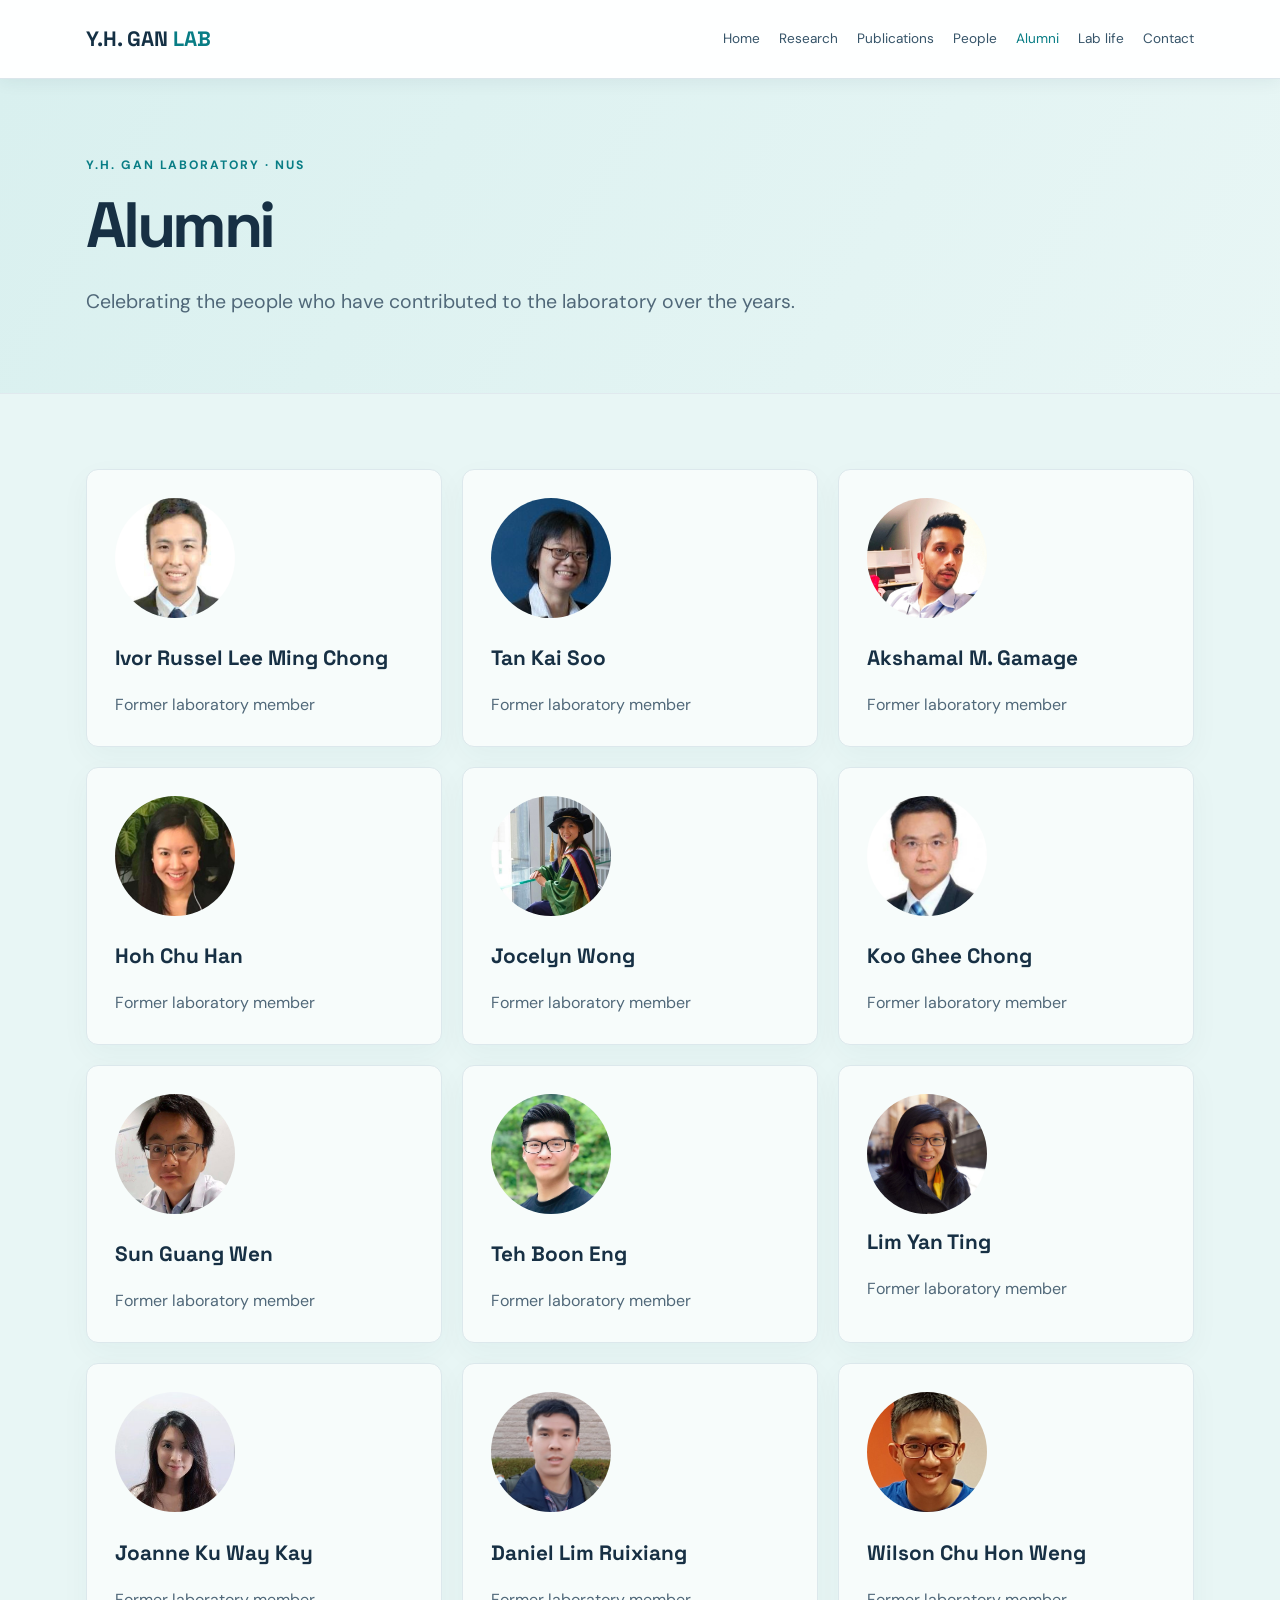
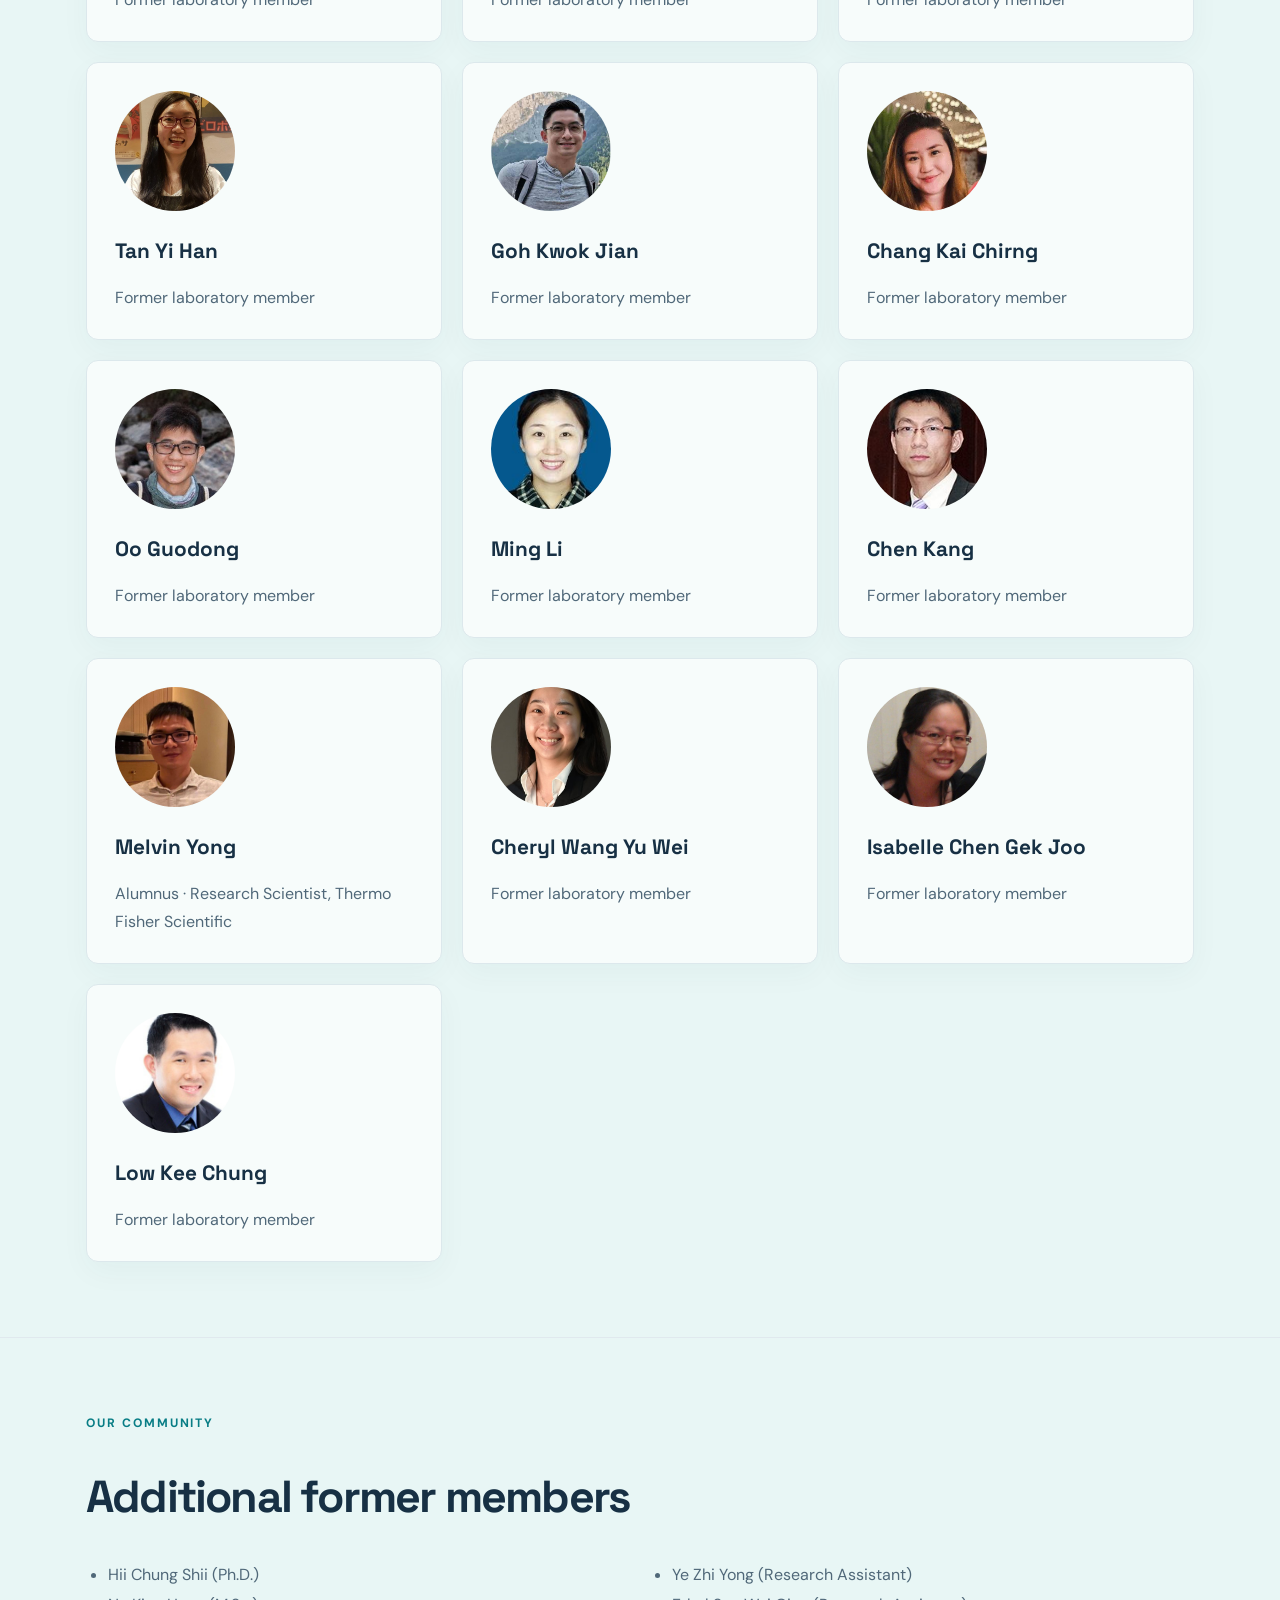
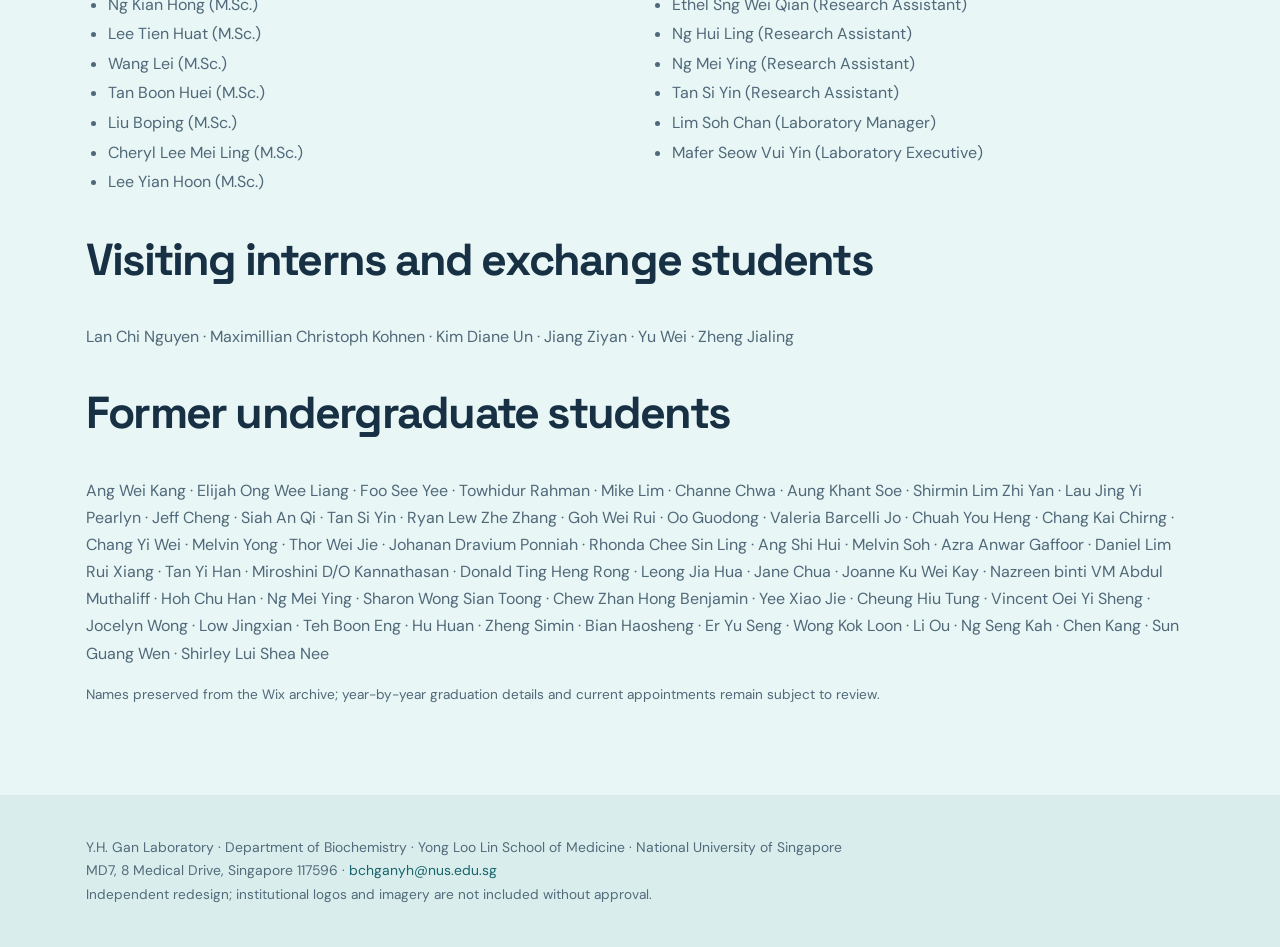
==== commit a068e10d: "Add 15 alumni with qualifications and former roles" ====
--- a/alumni.html
+++ b/alumni.html
@@ -1 +1 @@
-<!doctype html><html lang="en"><head><meta charset="utf-8"><meta name="viewport" content="width=device-width,initial-scale=1"><meta name="description" content="Y.H. Gan Laboratory at the National University of Singapore: bacterial pathogenesis, Klebsiella pneumoniae, antimicrobial resistance and melioidosis."><title>Alumni | Y.H. Gan Laboratory</title><link rel="stylesheet" href="assets/style.css"></head><body><header class="top"><div class="wrap nav"><a class="brand" href="index.html">Y.H. GAN <b>LAB</b></a><nav aria-label="Main navigation"><a class="" href="index.html">Home</a><a class="" href="research.html">Research</a><a class="" href="publications.html">Publications</a><a class="" href="people.html">People</a><a class="active" href="alumni.html">Alumni</a><a class="" href="lab-life.html">Lab life</a><a class="" href="contact.html">Contact</a></nav></div></header><main><section class="pagehead"><div class="wrap"><div class="eyebrow">Y.H. Gan Laboratory · NUS</div><h1>Alumni</h1><p class="lead">Celebrating the people who have contributed to the laboratory over the years.</p></div></section><section class="section"><div class="wrap"><div class="grid"><div class="card"><img src="assets/people/alumni_russel.jpg" alt="Photograph associated with Ivor Russel Lee Ming Chong" loading="lazy" style="width:120px;height:120px;object-fit:cover;border-radius:50%;margin-bottom:12px"><h3>Ivor Russel Lee Ming Chong</h3><p>Former laboratory member</p></div><div class="card"><img src="assets/people/alumni_kai_soo.jpg" alt="Photograph associated with Tan Kai Soo" loading="lazy" style="width:120px;height:120px;object-fit:cover;border-radius:50%;margin-bottom:12px"><h3>Tan Kai Soo</h3><p>Former laboratory member</p></div><div class="card"><img src="assets/people/alumni_akshamal.jpg" alt="Photograph associated with Akshamal M. Gamage" loading="lazy" style="width:120px;height:120px;object-fit:cover;border-radius:50%;margin-bottom:12px"><h3>Akshamal M. Gamage</h3><p>Former laboratory member</p></div><div class="card"><img src="assets/people/alumni_chu_han.jpg" alt="Photograph associated with Hoh Chu Han" loading="lazy" style="width:120px;height:120px;object-fit:cover;border-radius:50%;margin-bottom:12px"><h3>Hoh Chu Han</h3><p>Former laboratory member</p></div><div class="card"><img src="assets/people/alumni_jocelyn.jpg" alt="Photograph associated with Jocelyn Wong" loading="lazy" style="width:120px;height:120px;object-fit:cover;border-radius:50%;margin-bottom:12px"><h3>Jocelyn Wong</h3><p>Former laboratory member</p></div><div class="card"><img src="assets/people/alumni-koo-ghee-chong.jpg" alt="Portrait of Koo Ghee Chong" loading="lazy" style="width:120px;height:120px;object-fit:cover;border-radius:50%;margin-bottom:12px"><h3>Koo Ghee Chong</h3><p>Former laboratory member</p></div><div class="card"><img src="assets/people/alumni_guang_wen.jpg" alt="Photograph associated with Sun Guang Wen" loading="lazy" style="width:120px;height:120px;object-fit:cover;border-radius:50%;margin-bottom:12px"><h3>Sun Guang Wen</h3><p>Former laboratory member</p></div><div class="card"><img src="assets/people/alumni-teh-boon-eng.jpg" alt="Portrait of Teh Boon Eng" loading="lazy" style="width:120px;height:120px;object-fit:cover;border-radius:50%;margin-bottom:12px"><h3>Teh Boon Eng</h3><p>Former laboratory member</p></div><div class="card"><img src="assets/people/alumni-lim-yan-ting.jpg" alt="Portrait of Lim Yan Ting" loading="lazy" style="width:120px;height:120px;object-fit:cover;border-radius:50%"><h3>Lim Yan Ting</h3><p>Former laboratory member</p></div><div class="card"><img src="assets/people/alumni_joanne.jpg" alt="Photograph associated with Joanne Ku Way Kay" loading="lazy" style="width:120px;height:120px;object-fit:cover;border-radius:50%;margin-bottom:12px"><h3>Joanne Ku Way Kay</h3><p>Former laboratory member</p></div><div class="card"><img src="assets/people/alumni_daniel.jpg" alt="Photograph associated with Daniel Lim Ruixiang" loading="lazy" style="width:120px;height:120px;object-fit:cover;border-radius:50%;margin-bottom:12px"><h3>Daniel Lim Ruixiang</h3><p>Former laboratory member</p></div><div class="card"><img src="assets/people/alumni-wilson-chu.jpg" alt="Portrait of Wilson Chu Hon Weng" loading="lazy" style="width:120px;height:120px;object-fit:cover;border-radius:50%;margin-bottom:12px"><h3>Wilson Chu Hon Weng</h3><p>Former laboratory member</p></div><div class="card"><img src="assets/people/alumni-tan-yi-han-new.jpg" alt="Portrait of Tan Yi Han" loading="lazy" style="width:120px;height:120px;object-fit:cover;border-radius:50%;margin-bottom:12px"><h3>Tan Yi Han</h3><p>Former laboratory member</p></div><div class="card"><img src="assets/people/alumni-goh-kwok-jian.jpg" alt="Portrait of Goh Kwok Jian" loading="lazy" style="width:120px;height:120px;object-fit:cover;border-radius:50%;margin-bottom:12px"><h3>Goh Kwok Jian</h3><p>Former laboratory member</p></div><div class="card"><img src="assets/people/alumni-chang-kai-chirng.jpg" alt="Portrait of Chang Kai Chirng" loading="lazy" style="width:120px;height:120px;object-fit:cover;border-radius:50%;margin-bottom:12px"><h3>Chang Kai Chirng</h3><p>Former laboratory member</p></div><div class="card"><img src="assets/people/alumni-oo-guodong.jpg" alt="Portrait of Oo Guodong" loading="lazy" style="width:120px;height:120px;object-fit:cover;border-radius:50%;margin-bottom:12px"><h3>Oo Guodong</h3><p>Former laboratory member</p></div><div class="card"><img src="assets/people/alumni-ming-li.jpg" alt="Portrait of Ming Li" loading="lazy" style="width:120px;height:120px;object-fit:cover;border-radius:50%;margin-bottom:12px"><h3>Ming Li</h3><p>Former laboratory member</p></div><div class="card"><img src="assets/people/alumni-chen-kang.jpg" alt="Portrait of Chen Kang" loading="lazy" style="width:120px;height:120px;object-fit:cover;border-radius:50%;margin-bottom:12px"><h3>Chen Kang</h3><p>Former laboratory member</p></div><div class="card"><img src="assets/people/alumni-melvin-yong.jpg" alt="Portrait of Melvin Yong" loading="lazy" style="width:120px;height:120px;object-fit:cover;border-radius:50%;margin-bottom:12px"><h3>Melvin Yong</h3><p>Alumnus · Research Scientist, Thermo Fisher Scientific</p></div><div class="card"><img src="assets/people/alumni-cheryl-lee.jpg" alt="Portrait of Cheryl Wang Yu Wei" loading="lazy" style="width:120px;height:120px;object-fit:cover;border-radius:50%;margin-bottom:12px"><h3>Cheryl Wang Yu Wei</h3><p>Former laboratory member</p></div><div class="card"><img src="assets/people/alumni_isabelle.jpg" alt="Photograph associated with Isabelle Chen Gek Joo" loading="lazy" style="width:120px;height:120px;object-fit:cover;border-radius:50%;margin-bottom:12px"><h3>Isabelle Chen Gek Joo</h3><p>Former laboratory member</p></div><div class="card"><img src="assets/people/alumni-low-kee-chung.jpg" alt="Portrait of Low Kee Chung" loading="lazy" style="width:120px;height:120px;object-fit:cover;border-radius:50%;margin-bottom:12px"><h3>Low Kee Chung</h3><p>Former laboratory member</p></div></div></div></section><section class="section"><div class="wrap"><div class="eyebrow">Our community</div><h2>Additional former members</h2><p class="section-intro">Historical affiliations and appointments should be checked before being presented as current.</p><p>Hii Chung Shii · Ng Kian Hong · Lee Tien Huat · Wang Lei · Tan Boon Huei · Liu Boping ·  Lee Yian Hoon · Ye Zhi Yong · Ethel Sng Wei Qian · Ng Hui Ling · Ng Mei Ying · Tan Si Yin · Lim Soh Chan · Mafer Seow Vui Yin</p><h2>Visiting interns and exchange students</h2><p>Lan Chi Nguyen · Maximillian Christoph Kohnen · Kim Diane Un · Jiang Ziyan · Yu Wei · Zheng Jialing</p><h2>Former undergraduate students</h2><p>Ang Wei Kang · Elijah Ong Wee Liang · Foo See Yee · Towhidur Rahman · Mike Lim · Channe Chwa · Aung Khant Soe · Shirmin Lim Zhi Yan · Lau Jing Yi Pearlyn · Jeff Cheng · Siah An Qi · Tan Si Yin · Ryan Lew Zhe Zhang · Goh Wei Rui · Oo Guodong · Valeria Barcelli Jo · Chuah You Heng · Chang Kai Chirng · Chang Yi Wei · Melvin Yong · Thor Wei Jie · Johanan Dravium Ponniah · Rhonda Chee Sin Ling · Ang Shi Hui · Melvin Soh · Azra Anwar Gaffoor · Daniel Lim Rui Xiang · Tan Yi Han · Miroshini D/O Kannathasan · Donald Ting Heng Rong · Leong Jia Hua · Jane Chua · Joanne Ku Wei Kay · Nazreen binti VM Abdul Muthaliff · Hoh Chu Han · Ng Mei Ying · Sharon Wong Sian Toong · Chew Zhan Hong Benjamin · Yee Xiao Jie · Cheung Hiu Tung · Vincent Oei Yi Sheng · Jocelyn Wong · Low Jingxian · Teh Boon Eng · Hu Huan · Zheng Simin · Bian Haosheng · Er Yu Seng · Wong Kok Loon · Li Ou · Ng Seng Kah · Chen Kang · Sun Guang Wen · Shirley Lui Shea Nee</p><p class="small">Names preserved from the Wix archive; year-by-year graduation details and current appointments remain subject to review.</p></div></section></main><footer class="footer"><div class="wrap">Y.H. Gan Laboratory · Department of Biochemistry · Yong Loo Lin School of Medicine · National University of Singapore<br>MD7, 8 Medical Drive, Singapore 117596 · <a href="mailto:bchganyh@nus.edu.sg">bchganyh@nus.edu.sg</a><br><span class="small">Independent redesign; institutional logos and imagery are not included without approval.</span></div></footer></body></html>+<!doctype html><html lang="en"><head><meta charset="utf-8"><meta name="viewport" content="width=device-width,initial-scale=1"><meta name="description" content="Y.H. Gan Laboratory at the National University of Singapore: bacterial pathogenesis, Klebsiella pneumoniae, antimicrobial resistance and melioidosis."><title>Alumni | Y.H. Gan Laboratory</title><link rel="stylesheet" href="assets/style.css"></head><body><header class="top"><div class="wrap nav"><a class="brand" href="index.html">Y.H. GAN <b>LAB</b></a><nav aria-label="Main navigation"><a class="" href="index.html">Home</a><a class="" href="research.html">Research</a><a class="" href="publications.html">Publications</a><a class="" href="people.html">People</a><a class="active" href="alumni.html">Alumni</a><a class="" href="lab-life.html">Lab life</a><a class="" href="contact.html">Contact</a></nav></div></header><main><section class="pagehead"><div class="wrap"><div class="eyebrow">Y.H. Gan Laboratory · NUS</div><h1>Alumni</h1><p class="lead">Celebrating the people who have contributed to the laboratory over the years.</p></div></section><section class="section"><div class="wrap"><div class="grid"><div class="card"><img src="assets/people/alumni_russel.jpg" alt="Photograph associated with Ivor Russel Lee Ming Chong" loading="lazy" style="width:120px;height:120px;object-fit:cover;border-radius:50%;margin-bottom:12px"><h3>Ivor Russel Lee Ming Chong</h3><p>Former laboratory member</p></div><div class="card"><img src="assets/people/alumni_kai_soo.jpg" alt="Photograph associated with Tan Kai Soo" loading="lazy" style="width:120px;height:120px;object-fit:cover;border-radius:50%;margin-bottom:12px"><h3>Tan Kai Soo</h3><p>Former laboratory member</p></div><div class="card"><img src="assets/people/alumni_akshamal.jpg" alt="Photograph associated with Akshamal M. Gamage" loading="lazy" style="width:120px;height:120px;object-fit:cover;border-radius:50%;margin-bottom:12px"><h3>Akshamal M. Gamage</h3><p>Former laboratory member</p></div><div class="card"><img src="assets/people/alumni_chu_han.jpg" alt="Photograph associated with Hoh Chu Han" loading="lazy" style="width:120px;height:120px;object-fit:cover;border-radius:50%;margin-bottom:12px"><h3>Hoh Chu Han</h3><p>Former laboratory member</p></div><div class="card"><img src="assets/people/alumni_jocelyn.jpg" alt="Photograph associated with Jocelyn Wong" loading="lazy" style="width:120px;height:120px;object-fit:cover;border-radius:50%;margin-bottom:12px"><h3>Jocelyn Wong</h3><p>Former laboratory member</p></div><div class="card"><img src="assets/people/alumni-koo-ghee-chong.jpg" alt="Portrait of Koo Ghee Chong" loading="lazy" style="width:120px;height:120px;object-fit:cover;border-radius:50%;margin-bottom:12px"><h3>Koo Ghee Chong</h3><p>Former laboratory member</p></div><div class="card"><img src="assets/people/alumni_guang_wen.jpg" alt="Photograph associated with Sun Guang Wen" loading="lazy" style="width:120px;height:120px;object-fit:cover;border-radius:50%;margin-bottom:12px"><h3>Sun Guang Wen</h3><p>Former laboratory member</p></div><div class="card"><img src="assets/people/alumni-teh-boon-eng.jpg" alt="Portrait of Teh Boon Eng" loading="lazy" style="width:120px;height:120px;object-fit:cover;border-radius:50%;margin-bottom:12px"><h3>Teh Boon Eng</h3><p>Former laboratory member</p></div><div class="card"><img src="assets/people/alumni-lim-yan-ting.jpg" alt="Portrait of Lim Yan Ting" loading="lazy" style="width:120px;height:120px;object-fit:cover;border-radius:50%"><h3>Lim Yan Ting</h3><p>Former laboratory member</p></div><div class="card"><img src="assets/people/alumni_joanne.jpg" alt="Photograph associated with Joanne Ku Way Kay" loading="lazy" style="width:120px;height:120px;object-fit:cover;border-radius:50%;margin-bottom:12px"><h3>Joanne Ku Way Kay</h3><p>Former laboratory member</p></div><div class="card"><img src="assets/people/alumni_daniel.jpg" alt="Photograph associated with Daniel Lim Ruixiang" loading="lazy" style="width:120px;height:120px;object-fit:cover;border-radius:50%;margin-bottom:12px"><h3>Daniel Lim Ruixiang</h3><p>Former laboratory member</p></div><div class="card"><img src="assets/people/alumni-wilson-chu.jpg" alt="Portrait of Wilson Chu Hon Weng" loading="lazy" style="width:120px;height:120px;object-fit:cover;border-radius:50%;margin-bottom:12px"><h3>Wilson Chu Hon Weng</h3><p>Former laboratory member</p></div><div class="card"><img src="assets/people/alumni-tan-yi-han-new.jpg" alt="Portrait of Tan Yi Han" loading="lazy" style="width:120px;height:120px;object-fit:cover;border-radius:50%;margin-bottom:12px"><h3>Tan Yi Han</h3><p>Former laboratory member</p></div><div class="card"><img src="assets/people/alumni-goh-kwok-jian.jpg" alt="Portrait of Goh Kwok Jian" loading="lazy" style="width:120px;height:120px;object-fit:cover;border-radius:50%;margin-bottom:12px"><h3>Goh Kwok Jian</h3><p>Former laboratory member</p></div><div class="card"><img src="assets/people/alumni-chang-kai-chirng.jpg" alt="Portrait of Chang Kai Chirng" loading="lazy" style="width:120px;height:120px;object-fit:cover;border-radius:50%;margin-bottom:12px"><h3>Chang Kai Chirng</h3><p>Former laboratory member</p></div><div class="card"><img src="assets/people/alumni-oo-guodong.jpg" alt="Portrait of Oo Guodong" loading="lazy" style="width:120px;height:120px;object-fit:cover;border-radius:50%;margin-bottom:12px"><h3>Oo Guodong</h3><p>Former laboratory member</p></div><div class="card"><img src="assets/people/alumni-ming-li.jpg" alt="Portrait of Ming Li" loading="lazy" style="width:120px;height:120px;object-fit:cover;border-radius:50%;margin-bottom:12px"><h3>Ming Li</h3><p>Former laboratory member</p></div><div class="card"><img src="assets/people/alumni-chen-kang.jpg" alt="Portrait of Chen Kang" loading="lazy" style="width:120px;height:120px;object-fit:cover;border-radius:50%;margin-bottom:12px"><h3>Chen Kang</h3><p>Former laboratory member</p></div><div class="card"><img src="assets/people/alumni-melvin-yong.jpg" alt="Portrait of Melvin Yong" loading="lazy" style="width:120px;height:120px;object-fit:cover;border-radius:50%;margin-bottom:12px"><h3>Melvin Yong</h3><p>Alumnus · Research Scientist, Thermo Fisher Scientific</p></div><div class="card"><img src="assets/people/alumni-cheryl-lee.jpg" alt="Portrait of Cheryl Wang Yu Wei" loading="lazy" style="width:120px;height:120px;object-fit:cover;border-radius:50%;margin-bottom:12px"><h3>Cheryl Wang Yu Wei</h3><p>Former laboratory member</p></div><div class="card"><img src="assets/people/alumni_isabelle.jpg" alt="Photograph associated with Isabelle Chen Gek Joo" loading="lazy" style="width:120px;height:120px;object-fit:cover;border-radius:50%;margin-bottom:12px"><h3>Isabelle Chen Gek Joo</h3><p>Former laboratory member</p></div><div class="card"><img src="assets/people/alumni-low-kee-chung.jpg" alt="Portrait of Low Kee Chung" loading="lazy" style="width:120px;height:120px;object-fit:cover;border-radius:50%;margin-bottom:12px"><h3>Low Kee Chung</h3><p>Former laboratory member</p></div></div></div></section><section class="section"><div class="wrap"><div class="eyebrow">Our community</div><h2>Additional former members</h2><ul class="alumni-qualifications" style="columns:2;column-gap:42px;line-height:1.85;padding-left:22px"><li style="break-inside:avoid">Hii Chung Shii (Ph.D.)</li><li style="break-inside:avoid">Ng Kian Hong (M.Sc.)</li><li style="break-inside:avoid">Lee Tien Huat (M.Sc.)</li><li style="break-inside:avoid">Wang Lei (M.Sc.)</li><li style="break-inside:avoid">Tan Boon Huei (M.Sc.)</li><li style="break-inside:avoid">Liu Boping (M.Sc.)</li><li style="break-inside:avoid">Cheryl Lee Mei Ling (M.Sc.)</li><li style="break-inside:avoid">Lee Yian Hoon (M.Sc.)</li><li style="break-inside:avoid">Ye Zhi Yong (Research Assistant)</li><li style="break-inside:avoid">Ethel Sng Wei Qian (Research Assistant)</li><li style="break-inside:avoid">Ng Hui Ling (Research Assistant)</li><li style="break-inside:avoid">Ng Mei Ying (Research Assistant)</li><li style="break-inside:avoid">Tan Si Yin (Research Assistant)</li><li style="break-inside:avoid">Lim Soh Chan (Laboratory Manager)</li><li style="break-inside:avoid">Mafer Seow Vui Yin (Laboratory Executive)</li></ul><h2>Visiting interns and exchange students</h2><p>Lan Chi Nguyen · Maximillian Christoph Kohnen · Kim Diane Un · Jiang Ziyan · Yu Wei · Zheng Jialing</p><h2>Former undergraduate students</h2><p>Ang Wei Kang · Elijah Ong Wee Liang · Foo See Yee · Towhidur Rahman · Mike Lim · Channe Chwa · Aung Khant Soe · Shirmin Lim Zhi Yan · Lau Jing Yi Pearlyn · Jeff Cheng · Siah An Qi · Tan Si Yin · Ryan Lew Zhe Zhang · Goh Wei Rui · Oo Guodong · Valeria Barcelli Jo · Chuah You Heng · Chang Kai Chirng · Chang Yi Wei · Melvin Yong · Thor Wei Jie · Johanan Dravium Ponniah · Rhonda Chee Sin Ling · Ang Shi Hui · Melvin Soh · Azra Anwar Gaffoor · Daniel Lim Rui Xiang · Tan Yi Han · Miroshini D/O Kannathasan · Donald Ting Heng Rong · Leong Jia Hua · Jane Chua · Joanne Ku Wei Kay · Nazreen binti VM Abdul Muthaliff · Hoh Chu Han · Ng Mei Ying · Sharon Wong Sian Toong · Chew Zhan Hong Benjamin · Yee Xiao Jie · Cheung Hiu Tung · Vincent Oei Yi Sheng · Jocelyn Wong · Low Jingxian · Teh Boon Eng · Hu Huan · Zheng Simin · Bian Haosheng · Er Yu Seng · Wong Kok Loon · Li Ou · Ng Seng Kah · Chen Kang · Sun Guang Wen · Shirley Lui Shea Nee</p><p class="small">Names preserved from the Wix archive; year-by-year graduation details and current appointments remain subject to review.</p></div></section></main><footer class="footer"><div class="wrap">Y.H. Gan Laboratory · Department of Biochemistry · Yong Loo Lin School of Medicine · National University of Singapore<br>MD7, 8 Medical Drive, Singapore 117596 · <a href="mailto:bchganyh@nus.edu.sg">bchganyh@nus.edu.sg</a><br><span class="small">Independent redesign; institutional logos and imagery are not included without approval.</span></div></footer></body></html>
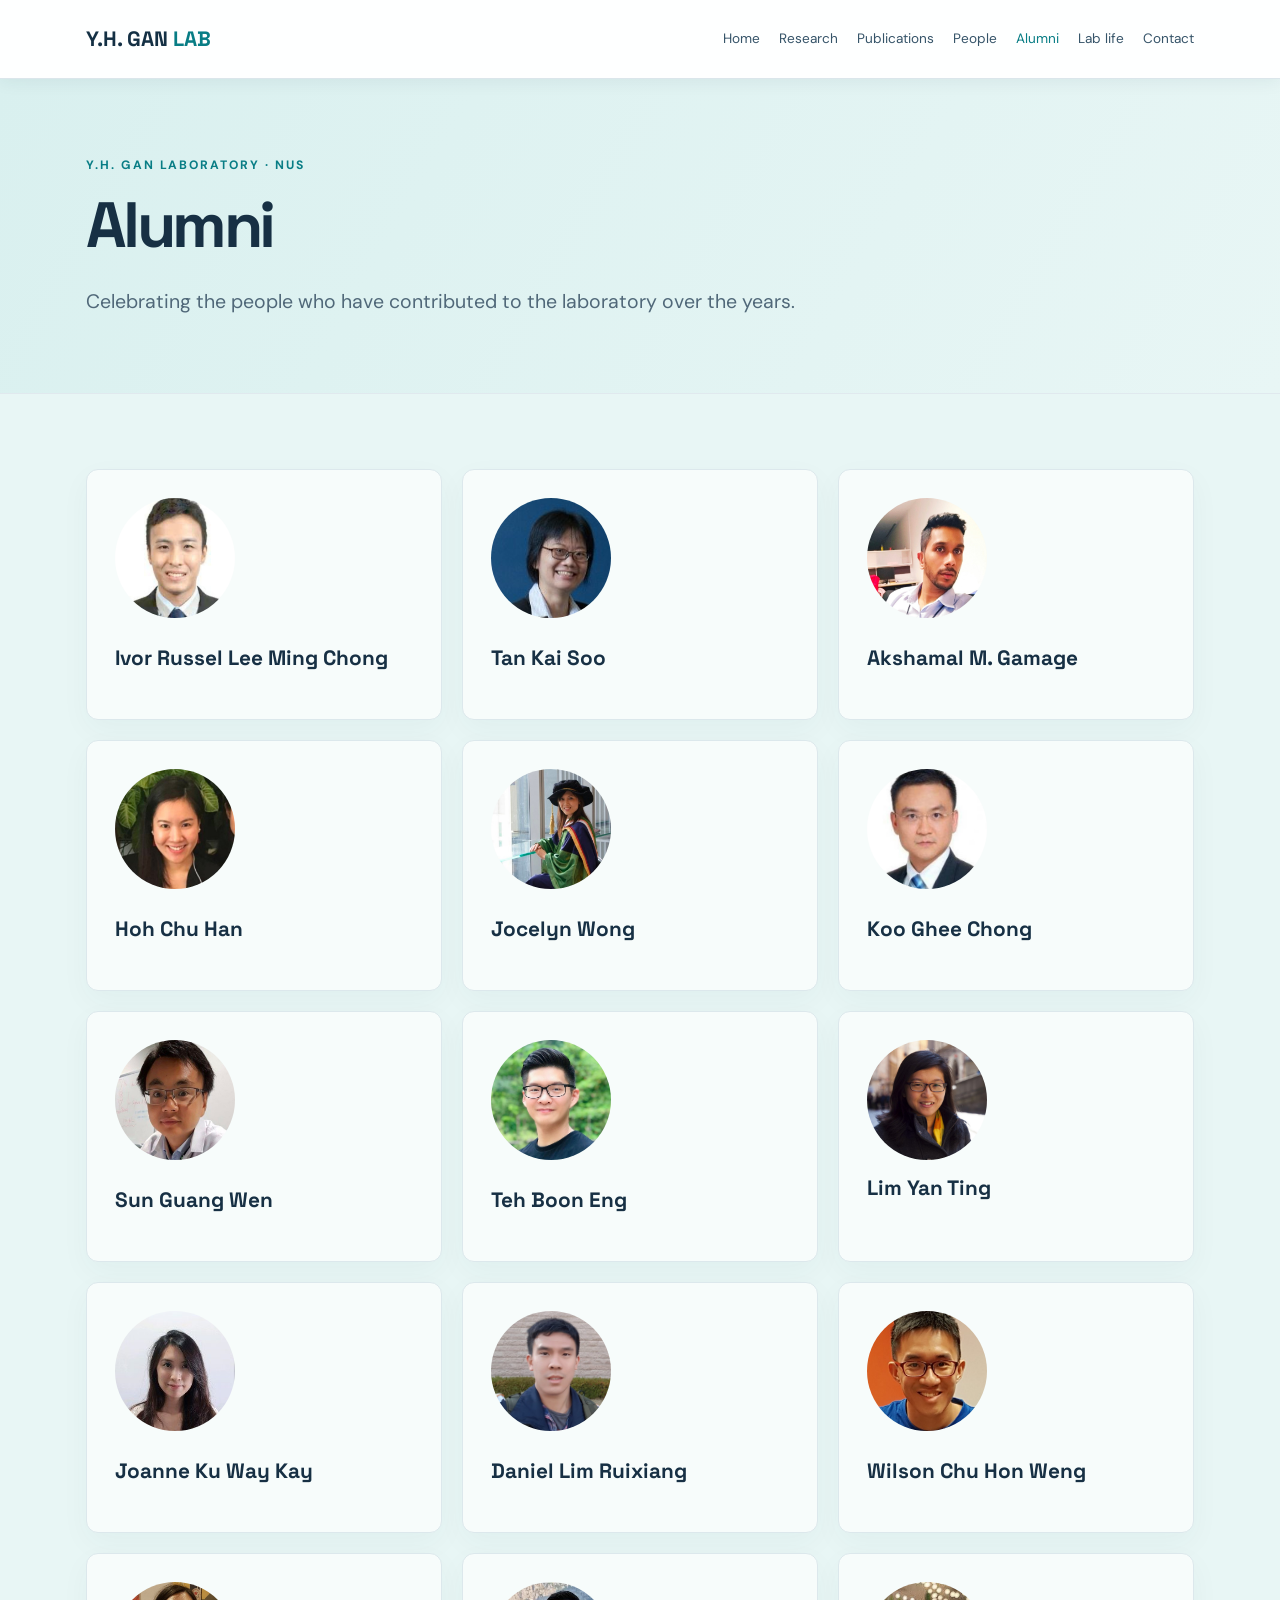
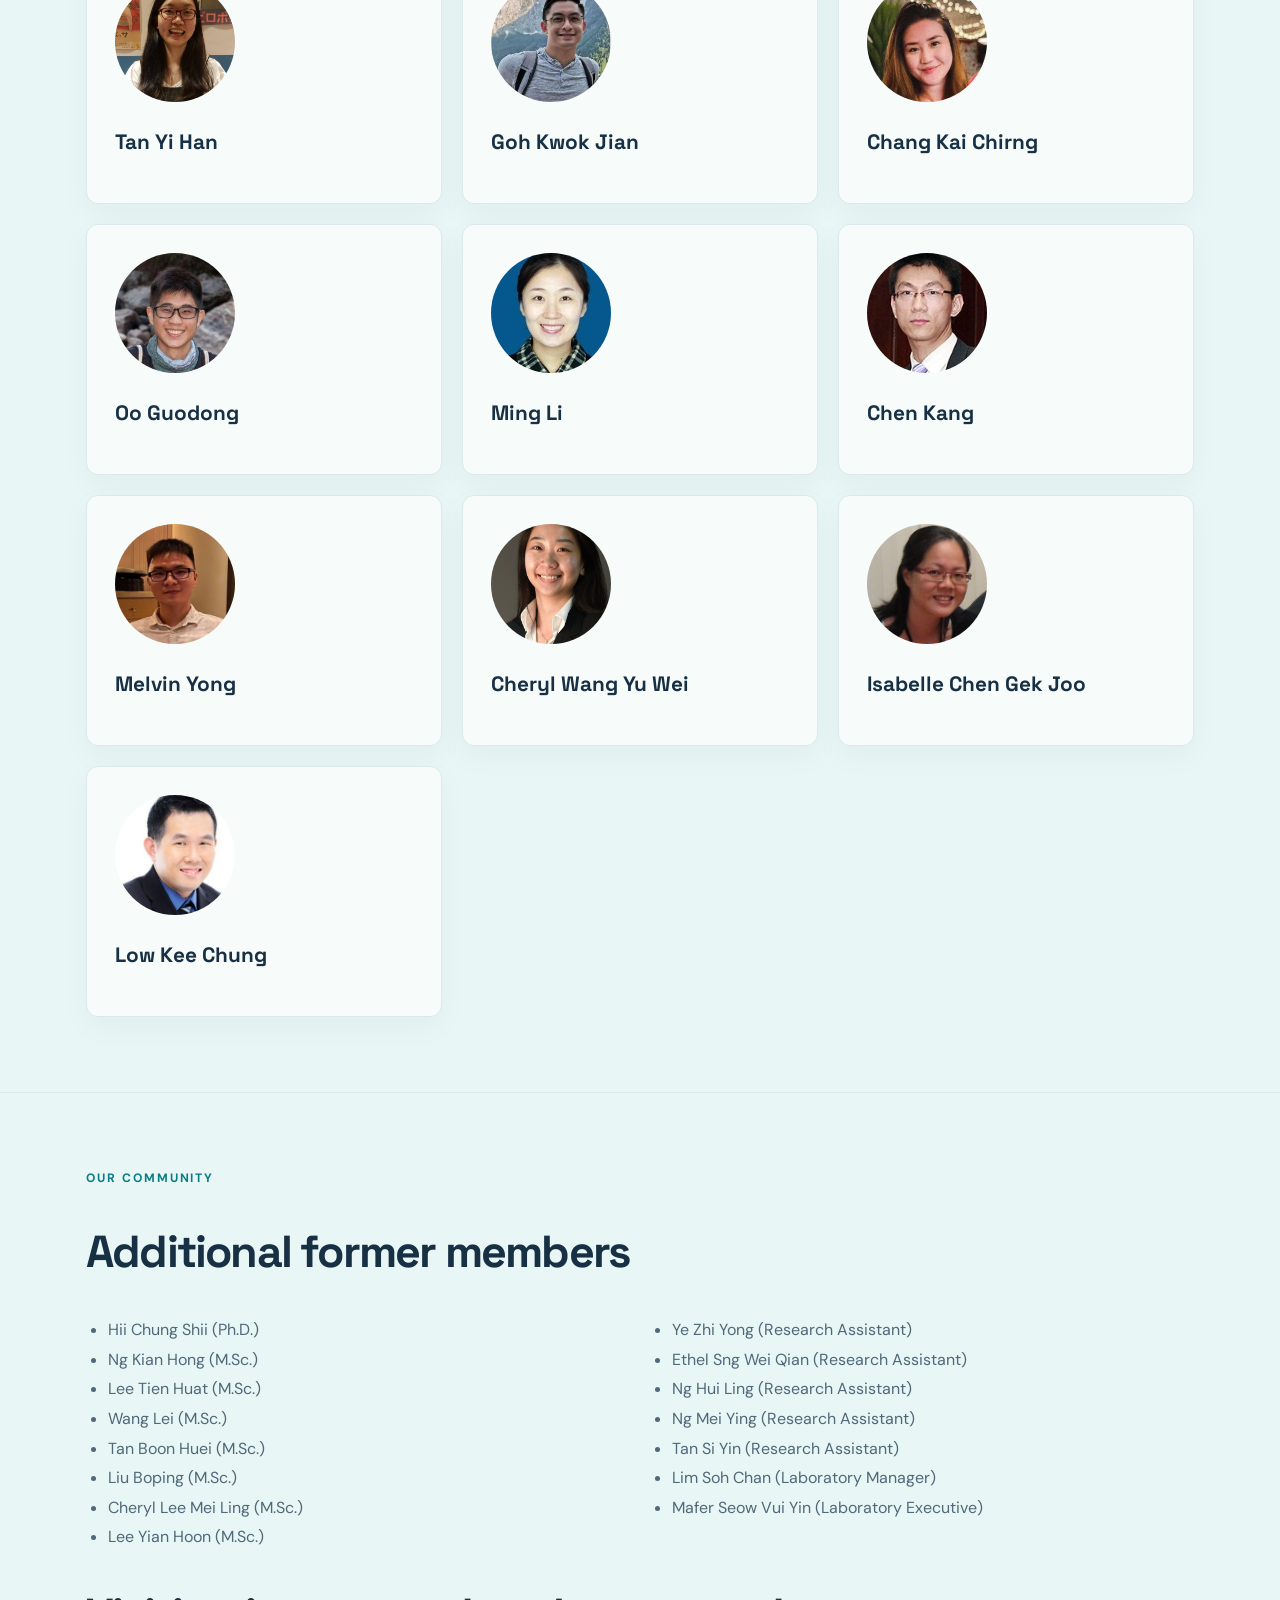
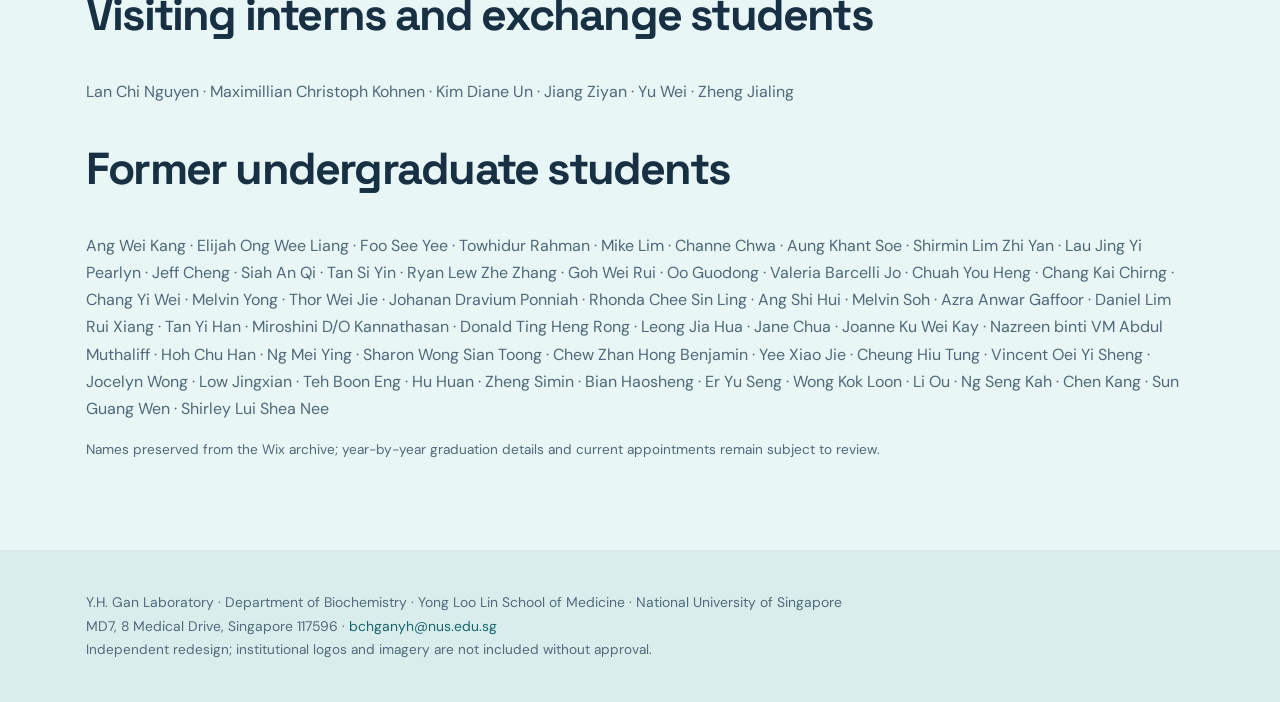
==== commit f1b9339b: "Show alumni names only beneath portraits" ====
--- a/alumni.html
+++ b/alumni.html
@@ -1 +1 @@
-<!doctype html><html lang="en"><head><meta charset="utf-8"><meta name="viewport" content="width=device-width,initial-scale=1"><meta name="description" content="Y.H. Gan Laboratory at the National University of Singapore: bacterial pathogenesis, Klebsiella pneumoniae, antimicrobial resistance and melioidosis."><title>Alumni | Y.H. Gan Laboratory</title><link rel="stylesheet" href="assets/style.css"></head><body><header class="top"><div class="wrap nav"><a class="brand" href="index.html">Y.H. GAN <b>LAB</b></a><nav aria-label="Main navigation"><a class="" href="index.html">Home</a><a class="" href="research.html">Research</a><a class="" href="publications.html">Publications</a><a class="" href="people.html">People</a><a class="active" href="alumni.html">Alumni</a><a class="" href="lab-life.html">Lab life</a><a class="" href="contact.html">Contact</a></nav></div></header><main><section class="pagehead"><div class="wrap"><div class="eyebrow">Y.H. Gan Laboratory · NUS</div><h1>Alumni</h1><p class="lead">Celebrating the people who have contributed to the laboratory over the years.</p></div></section><section class="section"><div class="wrap"><div class="grid"><div class="card"><img src="assets/people/alumni_russel.jpg" alt="Photograph associated with Ivor Russel Lee Ming Chong" loading="lazy" style="width:120px;height:120px;object-fit:cover;border-radius:50%;margin-bottom:12px"><h3>Ivor Russel Lee Ming Chong</h3><p>Former laboratory member</p></div><div class="card"><img src="assets/people/alumni_kai_soo.jpg" alt="Photograph associated with Tan Kai Soo" loading="lazy" style="width:120px;height:120px;object-fit:cover;border-radius:50%;margin-bottom:12px"><h3>Tan Kai Soo</h3><p>Former laboratory member</p></div><div class="card"><img src="assets/people/alumni_akshamal.jpg" alt="Photograph associated with Akshamal M. Gamage" loading="lazy" style="width:120px;height:120px;object-fit:cover;border-radius:50%;margin-bottom:12px"><h3>Akshamal M. Gamage</h3><p>Former laboratory member</p></div><div class="card"><img src="assets/people/alumni_chu_han.jpg" alt="Photograph associated with Hoh Chu Han" loading="lazy" style="width:120px;height:120px;object-fit:cover;border-radius:50%;margin-bottom:12px"><h3>Hoh Chu Han</h3><p>Former laboratory member</p></div><div class="card"><img src="assets/people/alumni_jocelyn.jpg" alt="Photograph associated with Jocelyn Wong" loading="lazy" style="width:120px;height:120px;object-fit:cover;border-radius:50%;margin-bottom:12px"><h3>Jocelyn Wong</h3><p>Former laboratory member</p></div><div class="card"><img src="assets/people/alumni-koo-ghee-chong.jpg" alt="Portrait of Koo Ghee Chong" loading="lazy" style="width:120px;height:120px;object-fit:cover;border-radius:50%;margin-bottom:12px"><h3>Koo Ghee Chong</h3><p>Former laboratory member</p></div><div class="card"><img src="assets/people/alumni_guang_wen.jpg" alt="Photograph associated with Sun Guang Wen" loading="lazy" style="width:120px;height:120px;object-fit:cover;border-radius:50%;margin-bottom:12px"><h3>Sun Guang Wen</h3><p>Former laboratory member</p></div><div class="card"><img src="assets/people/alumni-teh-boon-eng.jpg" alt="Portrait of Teh Boon Eng" loading="lazy" style="width:120px;height:120px;object-fit:cover;border-radius:50%;margin-bottom:12px"><h3>Teh Boon Eng</h3><p>Former laboratory member</p></div><div class="card"><img src="assets/people/alumni-lim-yan-ting.jpg" alt="Portrait of Lim Yan Ting" loading="lazy" style="width:120px;height:120px;object-fit:cover;border-radius:50%"><h3>Lim Yan Ting</h3><p>Former laboratory member</p></div><div class="card"><img src="assets/people/alumni_joanne.jpg" alt="Photograph associated with Joanne Ku Way Kay" loading="lazy" style="width:120px;height:120px;object-fit:cover;border-radius:50%;margin-bottom:12px"><h3>Joanne Ku Way Kay</h3><p>Former laboratory member</p></div><div class="card"><img src="assets/people/alumni_daniel.jpg" alt="Photograph associated with Daniel Lim Ruixiang" loading="lazy" style="width:120px;height:120px;object-fit:cover;border-radius:50%;margin-bottom:12px"><h3>Daniel Lim Ruixiang</h3><p>Former laboratory member</p></div><div class="card"><img src="assets/people/alumni-wilson-chu.jpg" alt="Portrait of Wilson Chu Hon Weng" loading="lazy" style="width:120px;height:120px;object-fit:cover;border-radius:50%;margin-bottom:12px"><h3>Wilson Chu Hon Weng</h3><p>Former laboratory member</p></div><div class="card"><img src="assets/people/alumni-tan-yi-han-new.jpg" alt="Portrait of Tan Yi Han" loading="lazy" style="width:120px;height:120px;object-fit:cover;border-radius:50%;margin-bottom:12px"><h3>Tan Yi Han</h3><p>Former laboratory member</p></div><div class="card"><img src="assets/people/alumni-goh-kwok-jian.jpg" alt="Portrait of Goh Kwok Jian" loading="lazy" style="width:120px;height:120px;object-fit:cover;border-radius:50%;margin-bottom:12px"><h3>Goh Kwok Jian</h3><p>Former laboratory member</p></div><div class="card"><img src="assets/people/alumni-chang-kai-chirng.jpg" alt="Portrait of Chang Kai Chirng" loading="lazy" style="width:120px;height:120px;object-fit:cover;border-radius:50%;margin-bottom:12px"><h3>Chang Kai Chirng</h3><p>Former laboratory member</p></div><div class="card"><img src="assets/people/alumni-oo-guodong.jpg" alt="Portrait of Oo Guodong" loading="lazy" style="width:120px;height:120px;object-fit:cover;border-radius:50%;margin-bottom:12px"><h3>Oo Guodong</h3><p>Former laboratory member</p></div><div class="card"><img src="assets/people/alumni-ming-li.jpg" alt="Portrait of Ming Li" loading="lazy" style="width:120px;height:120px;object-fit:cover;border-radius:50%;margin-bottom:12px"><h3>Ming Li</h3><p>Former laboratory member</p></div><div class="card"><img src="assets/people/alumni-chen-kang.jpg" alt="Portrait of Chen Kang" loading="lazy" style="width:120px;height:120px;object-fit:cover;border-radius:50%;margin-bottom:12px"><h3>Chen Kang</h3><p>Former laboratory member</p></div><div class="card"><img src="assets/people/alumni-melvin-yong.jpg" alt="Portrait of Melvin Yong" loading="lazy" style="width:120px;height:120px;object-fit:cover;border-radius:50%;margin-bottom:12px"><h3>Melvin Yong</h3><p>Alumnus · Research Scientist, Thermo Fisher Scientific</p></div><div class="card"><img src="assets/people/alumni-cheryl-lee.jpg" alt="Portrait of Cheryl Wang Yu Wei" loading="lazy" style="width:120px;height:120px;object-fit:cover;border-radius:50%;margin-bottom:12px"><h3>Cheryl Wang Yu Wei</h3><p>Former laboratory member</p></div><div class="card"><img src="assets/people/alumni_isabelle.jpg" alt="Photograph associated with Isabelle Chen Gek Joo" loading="lazy" style="width:120px;height:120px;object-fit:cover;border-radius:50%;margin-bottom:12px"><h3>Isabelle Chen Gek Joo</h3><p>Former laboratory member</p></div><div class="card"><img src="assets/people/alumni-low-kee-chung.jpg" alt="Portrait of Low Kee Chung" loading="lazy" style="width:120px;height:120px;object-fit:cover;border-radius:50%;margin-bottom:12px"><h3>Low Kee Chung</h3><p>Former laboratory member</p></div></div></div></section><section class="section"><div class="wrap"><div class="eyebrow">Our community</div><h2>Additional former members</h2><ul class="alumni-qualifications" style="columns:2;column-gap:42px;line-height:1.85;padding-left:22px"><li style="break-inside:avoid">Hii Chung Shii (Ph.D.)</li><li style="break-inside:avoid">Ng Kian Hong (M.Sc.)</li><li style="break-inside:avoid">Lee Tien Huat (M.Sc.)</li><li style="break-inside:avoid">Wang Lei (M.Sc.)</li><li style="break-inside:avoid">Tan Boon Huei (M.Sc.)</li><li style="break-inside:avoid">Liu Boping (M.Sc.)</li><li style="break-inside:avoid">Cheryl Lee Mei Ling (M.Sc.)</li><li style="break-inside:avoid">Lee Yian Hoon (M.Sc.)</li><li style="break-inside:avoid">Ye Zhi Yong (Research Assistant)</li><li style="break-inside:avoid">Ethel Sng Wei Qian (Research Assistant)</li><li style="break-inside:avoid">Ng Hui Ling (Research Assistant)</li><li style="break-inside:avoid">Ng Mei Ying (Research Assistant)</li><li style="break-inside:avoid">Tan Si Yin (Research Assistant)</li><li style="break-inside:avoid">Lim Soh Chan (Laboratory Manager)</li><li style="break-inside:avoid">Mafer Seow Vui Yin (Laboratory Executive)</li></ul><h2>Visiting interns and exchange students</h2><p>Lan Chi Nguyen · Maximillian Christoph Kohnen · Kim Diane Un · Jiang Ziyan · Yu Wei · Zheng Jialing</p><h2>Former undergraduate students</h2><p>Ang Wei Kang · Elijah Ong Wee Liang · Foo See Yee · Towhidur Rahman · Mike Lim · Channe Chwa · Aung Khant Soe · Shirmin Lim Zhi Yan · Lau Jing Yi Pearlyn · Jeff Cheng · Siah An Qi · Tan Si Yin · Ryan Lew Zhe Zhang · Goh Wei Rui · Oo Guodong · Valeria Barcelli Jo · Chuah You Heng · Chang Kai Chirng · Chang Yi Wei · Melvin Yong · Thor Wei Jie · Johanan Dravium Ponniah · Rhonda Chee Sin Ling · Ang Shi Hui · Melvin Soh · Azra Anwar Gaffoor · Daniel Lim Rui Xiang · Tan Yi Han · Miroshini D/O Kannathasan · Donald Ting Heng Rong · Leong Jia Hua · Jane Chua · Joanne Ku Wei Kay · Nazreen binti VM Abdul Muthaliff · Hoh Chu Han · Ng Mei Ying · Sharon Wong Sian Toong · Chew Zhan Hong Benjamin · Yee Xiao Jie · Cheung Hiu Tung · Vincent Oei Yi Sheng · Jocelyn Wong · Low Jingxian · Teh Boon Eng · Hu Huan · Zheng Simin · Bian Haosheng · Er Yu Seng · Wong Kok Loon · Li Ou · Ng Seng Kah · Chen Kang · Sun Guang Wen · Shirley Lui Shea Nee</p><p class="small">Names preserved from the Wix archive; year-by-year graduation details and current appointments remain subject to review.</p></div></section></main><footer class="footer"><div class="wrap">Y.H. Gan Laboratory · Department of Biochemistry · Yong Loo Lin School of Medicine · National University of Singapore<br>MD7, 8 Medical Drive, Singapore 117596 · <a href="mailto:bchganyh@nus.edu.sg">bchganyh@nus.edu.sg</a><br><span class="small">Independent redesign; institutional logos and imagery are not included without approval.</span></div></footer></body></html>+<!doctype html><html lang="en"><head><meta charset="utf-8"><meta name="viewport" content="width=device-width,initial-scale=1"><meta name="description" content="Y.H. Gan Laboratory at the National University of Singapore: bacterial pathogenesis, Klebsiella pneumoniae, antimicrobial resistance and melioidosis."><title>Alumni | Y.H. Gan Laboratory</title><link rel="stylesheet" href="assets/style.css"></head><body><header class="top"><div class="wrap nav"><a class="brand" href="index.html">Y.H. GAN <b>LAB</b></a><nav aria-label="Main navigation"><a class="" href="index.html">Home</a><a class="" href="research.html">Research</a><a class="" href="publications.html">Publications</a><a class="" href="people.html">People</a><a class="active" href="alumni.html">Alumni</a><a class="" href="lab-life.html">Lab life</a><a class="" href="contact.html">Contact</a></nav></div></header><main><section class="pagehead"><div class="wrap"><div class="eyebrow">Y.H. Gan Laboratory · NUS</div><h1>Alumni</h1><p class="lead">Celebrating the people who have contributed to the laboratory over the years.</p></div></section><section class="section"><div class="wrap"><div class="grid"><div class="card"><img src="assets/people/alumni_russel.jpg" alt="Photograph associated with Ivor Russel Lee Ming Chong" loading="lazy" style="width:120px;height:120px;object-fit:cover;border-radius:50%;margin-bottom:12px"><h3>Ivor Russel Lee Ming Chong</h3></div><div class="card"><img src="assets/people/alumni_kai_soo.jpg" alt="Photograph associated with Tan Kai Soo" loading="lazy" style="width:120px;height:120px;object-fit:cover;border-radius:50%;margin-bottom:12px"><h3>Tan Kai Soo</h3></div><div class="card"><img src="assets/people/alumni_akshamal.jpg" alt="Photograph associated with Akshamal M. Gamage" loading="lazy" style="width:120px;height:120px;object-fit:cover;border-radius:50%;margin-bottom:12px"><h3>Akshamal M. Gamage</h3></div><div class="card"><img src="assets/people/alumni_chu_han.jpg" alt="Photograph associated with Hoh Chu Han" loading="lazy" style="width:120px;height:120px;object-fit:cover;border-radius:50%;margin-bottom:12px"><h3>Hoh Chu Han</h3></div><div class="card"><img src="assets/people/alumni_jocelyn.jpg" alt="Photograph associated with Jocelyn Wong" loading="lazy" style="width:120px;height:120px;object-fit:cover;border-radius:50%;margin-bottom:12px"><h3>Jocelyn Wong</h3></div><div class="card"><img src="assets/people/alumni-koo-ghee-chong.jpg" alt="Portrait of Koo Ghee Chong" loading="lazy" style="width:120px;height:120px;object-fit:cover;border-radius:50%;margin-bottom:12px"><h3>Koo Ghee Chong</h3></div><div class="card"><img src="assets/people/alumni_guang_wen.jpg" alt="Photograph associated with Sun Guang Wen" loading="lazy" style="width:120px;height:120px;object-fit:cover;border-radius:50%;margin-bottom:12px"><h3>Sun Guang Wen</h3></div><div class="card"><img src="assets/people/alumni-teh-boon-eng.jpg" alt="Portrait of Teh Boon Eng" loading="lazy" style="width:120px;height:120px;object-fit:cover;border-radius:50%;margin-bottom:12px"><h3>Teh Boon Eng</h3></div><div class="card"><img src="assets/people/alumni-lim-yan-ting.jpg" alt="Portrait of Lim Yan Ting" loading="lazy" style="width:120px;height:120px;object-fit:cover;border-radius:50%"><h3>Lim Yan Ting</h3></div><div class="card"><img src="assets/people/alumni_joanne.jpg" alt="Photograph associated with Joanne Ku Way Kay" loading="lazy" style="width:120px;height:120px;object-fit:cover;border-radius:50%;margin-bottom:12px"><h3>Joanne Ku Way Kay</h3></div><div class="card"><img src="assets/people/alumni_daniel.jpg" alt="Photograph associated with Daniel Lim Ruixiang" loading="lazy" style="width:120px;height:120px;object-fit:cover;border-radius:50%;margin-bottom:12px"><h3>Daniel Lim Ruixiang</h3></div><div class="card"><img src="assets/people/alumni-wilson-chu.jpg" alt="Portrait of Wilson Chu Hon Weng" loading="lazy" style="width:120px;height:120px;object-fit:cover;border-radius:50%;margin-bottom:12px"><h3>Wilson Chu Hon Weng</h3></div><div class="card"><img src="assets/people/alumni-tan-yi-han-new.jpg" alt="Portrait of Tan Yi Han" loading="lazy" style="width:120px;height:120px;object-fit:cover;border-radius:50%;margin-bottom:12px"><h3>Tan Yi Han</h3></div><div class="card"><img src="assets/people/alumni-goh-kwok-jian.jpg" alt="Portrait of Goh Kwok Jian" loading="lazy" style="width:120px;height:120px;object-fit:cover;border-radius:50%;margin-bottom:12px"><h3>Goh Kwok Jian</h3></div><div class="card"><img src="assets/people/alumni-chang-kai-chirng.jpg" alt="Portrait of Chang Kai Chirng" loading="lazy" style="width:120px;height:120px;object-fit:cover;border-radius:50%;margin-bottom:12px"><h3>Chang Kai Chirng</h3></div><div class="card"><img src="assets/people/alumni-oo-guodong.jpg" alt="Portrait of Oo Guodong" loading="lazy" style="width:120px;height:120px;object-fit:cover;border-radius:50%;margin-bottom:12px"><h3>Oo Guodong</h3></div><div class="card"><img src="assets/people/alumni-ming-li.jpg" alt="Portrait of Ming Li" loading="lazy" style="width:120px;height:120px;object-fit:cover;border-radius:50%;margin-bottom:12px"><h3>Ming Li</h3></div><div class="card"><img src="assets/people/alumni-chen-kang.jpg" alt="Portrait of Chen Kang" loading="lazy" style="width:120px;height:120px;object-fit:cover;border-radius:50%;margin-bottom:12px"><h3>Chen Kang</h3></div><div class="card"><img src="assets/people/alumni-melvin-yong.jpg" alt="Portrait of Melvin Yong" loading="lazy" style="width:120px;height:120px;object-fit:cover;border-radius:50%;margin-bottom:12px"><h3>Melvin Yong</h3></div><div class="card"><img src="assets/people/alumni-cheryl-lee.jpg" alt="Portrait of Cheryl Wang Yu Wei" loading="lazy" style="width:120px;height:120px;object-fit:cover;border-radius:50%;margin-bottom:12px"><h3>Cheryl Wang Yu Wei</h3></div><div class="card"><img src="assets/people/alumni_isabelle.jpg" alt="Photograph associated with Isabelle Chen Gek Joo" loading="lazy" style="width:120px;height:120px;object-fit:cover;border-radius:50%;margin-bottom:12px"><h3>Isabelle Chen Gek Joo</h3></div><div class="card"><img src="assets/people/alumni-low-kee-chung.jpg" alt="Portrait of Low Kee Chung" loading="lazy" style="width:120px;height:120px;object-fit:cover;border-radius:50%;margin-bottom:12px"><h3>Low Kee Chung</h3></div></div></div></section><section class="section"><div class="wrap"><div class="eyebrow">Our community</div><h2>Additional former members</h2><ul class="alumni-qualifications" style="columns:2;column-gap:42px;line-height:1.85;padding-left:22px"><li style="break-inside:avoid">Hii Chung Shii (Ph.D.)</li><li style="break-inside:avoid">Ng Kian Hong (M.Sc.)</li><li style="break-inside:avoid">Lee Tien Huat (M.Sc.)</li><li style="break-inside:avoid">Wang Lei (M.Sc.)</li><li style="break-inside:avoid">Tan Boon Huei (M.Sc.)</li><li style="break-inside:avoid">Liu Boping (M.Sc.)</li><li style="break-inside:avoid">Cheryl Lee Mei Ling (M.Sc.)</li><li style="break-inside:avoid">Lee Yian Hoon (M.Sc.)</li><li style="break-inside:avoid">Ye Zhi Yong (Research Assistant)</li><li style="break-inside:avoid">Ethel Sng Wei Qian (Research Assistant)</li><li style="break-inside:avoid">Ng Hui Ling (Research Assistant)</li><li style="break-inside:avoid">Ng Mei Ying (Research Assistant)</li><li style="break-inside:avoid">Tan Si Yin (Research Assistant)</li><li style="break-inside:avoid">Lim Soh Chan (Laboratory Manager)</li><li style="break-inside:avoid">Mafer Seow Vui Yin (Laboratory Executive)</li></ul><h2>Visiting interns and exchange students</h2><p>Lan Chi Nguyen · Maximillian Christoph Kohnen · Kim Diane Un · Jiang Ziyan · Yu Wei · Zheng Jialing</p><h2>Former undergraduate students</h2><p>Ang Wei Kang · Elijah Ong Wee Liang · Foo See Yee · Towhidur Rahman · Mike Lim · Channe Chwa · Aung Khant Soe · Shirmin Lim Zhi Yan · Lau Jing Yi Pearlyn · Jeff Cheng · Siah An Qi · Tan Si Yin · Ryan Lew Zhe Zhang · Goh Wei Rui · Oo Guodong · Valeria Barcelli Jo · Chuah You Heng · Chang Kai Chirng · Chang Yi Wei · Melvin Yong · Thor Wei Jie · Johanan Dravium Ponniah · Rhonda Chee Sin Ling · Ang Shi Hui · Melvin Soh · Azra Anwar Gaffoor · Daniel Lim Rui Xiang · Tan Yi Han · Miroshini D/O Kannathasan · Donald Ting Heng Rong · Leong Jia Hua · Jane Chua · Joanne Ku Wei Kay · Nazreen binti VM Abdul Muthaliff · Hoh Chu Han · Ng Mei Ying · Sharon Wong Sian Toong · Chew Zhan Hong Benjamin · Yee Xiao Jie · Cheung Hiu Tung · Vincent Oei Yi Sheng · Jocelyn Wong · Low Jingxian · Teh Boon Eng · Hu Huan · Zheng Simin · Bian Haosheng · Er Yu Seng · Wong Kok Loon · Li Ou · Ng Seng Kah · Chen Kang · Sun Guang Wen · Shirley Lui Shea Nee</p><p class="small">Names preserved from the Wix archive; year-by-year graduation details and current appointments remain subject to review.</p></div></section></main><footer class="footer"><div class="wrap">Y.H. Gan Laboratory · Department of Biochemistry · Yong Loo Lin School of Medicine · National University of Singapore<br>MD7, 8 Medical Drive, Singapore 117596 · <a href="mailto:bchganyh@nus.edu.sg">bchganyh@nus.edu.sg</a><br><span class="small">Independent redesign; institutional logos and imagery are not included without approval.</span></div></footer></body></html>
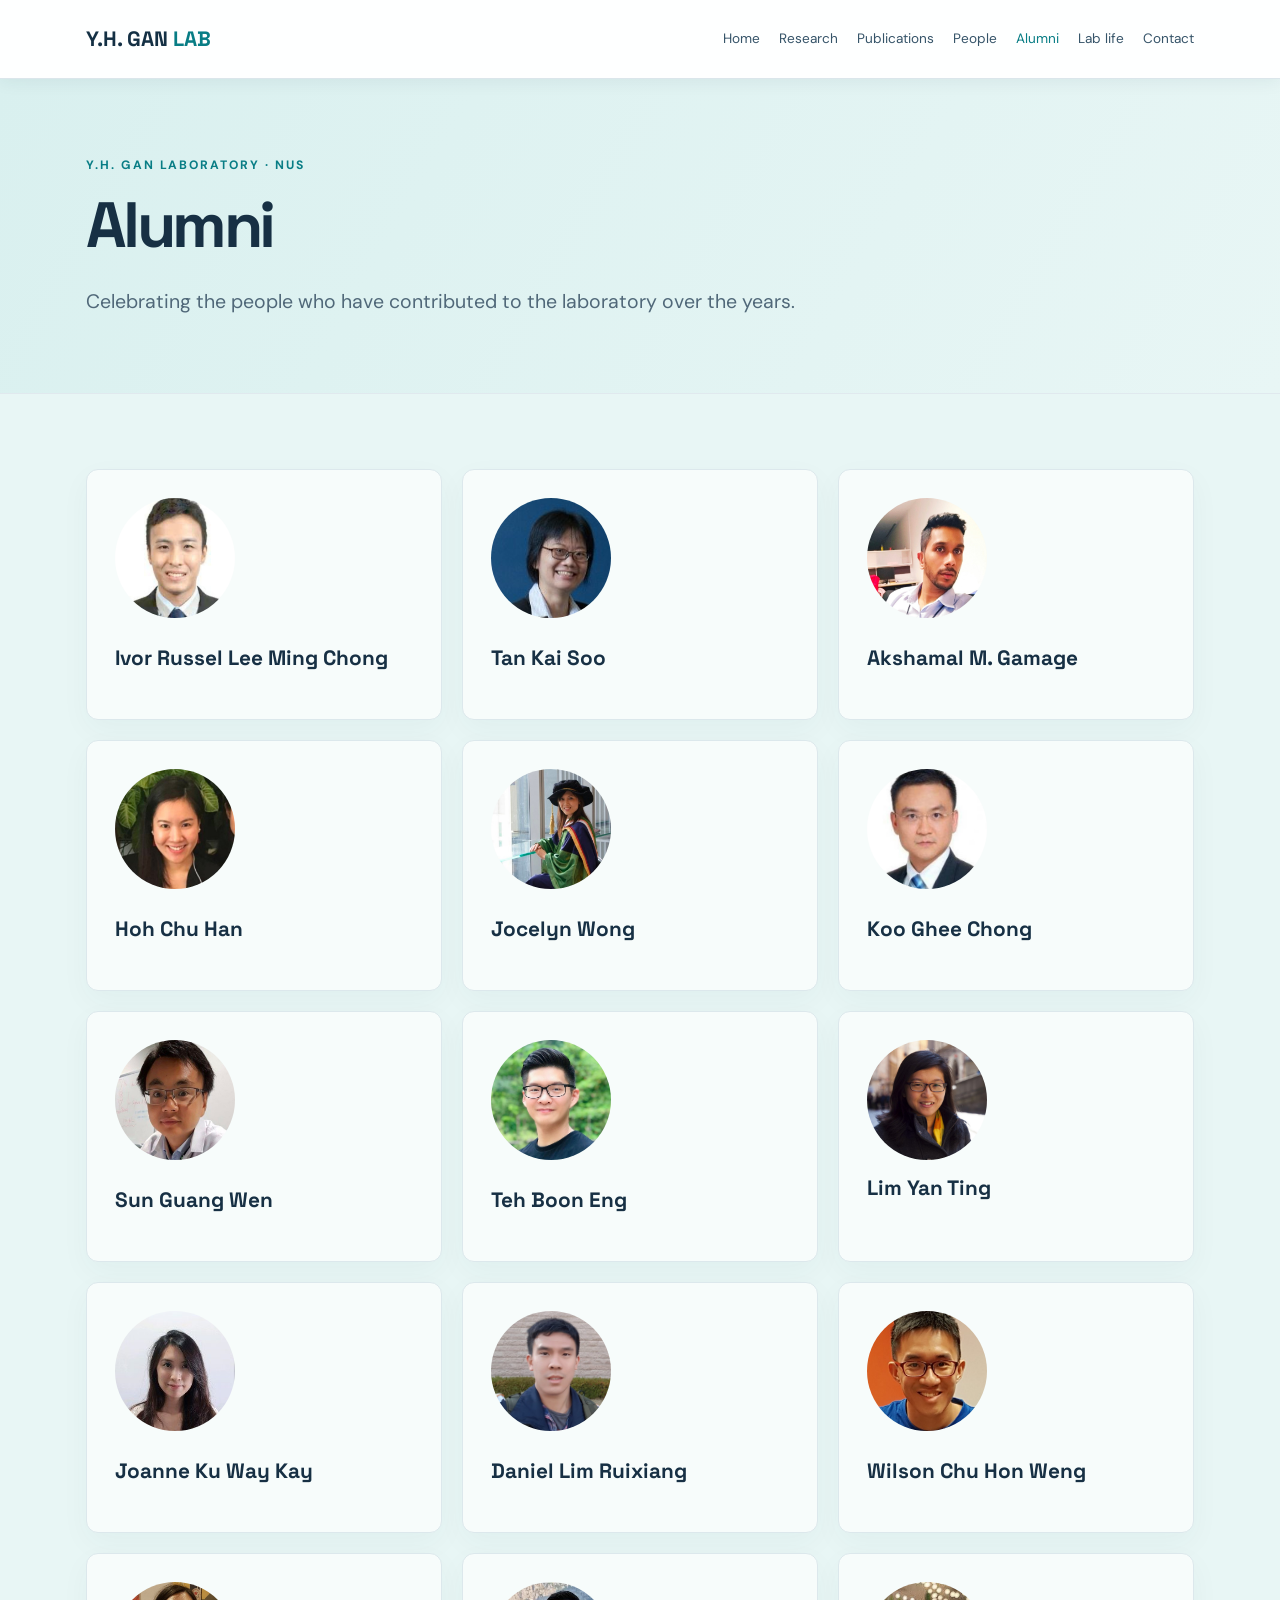
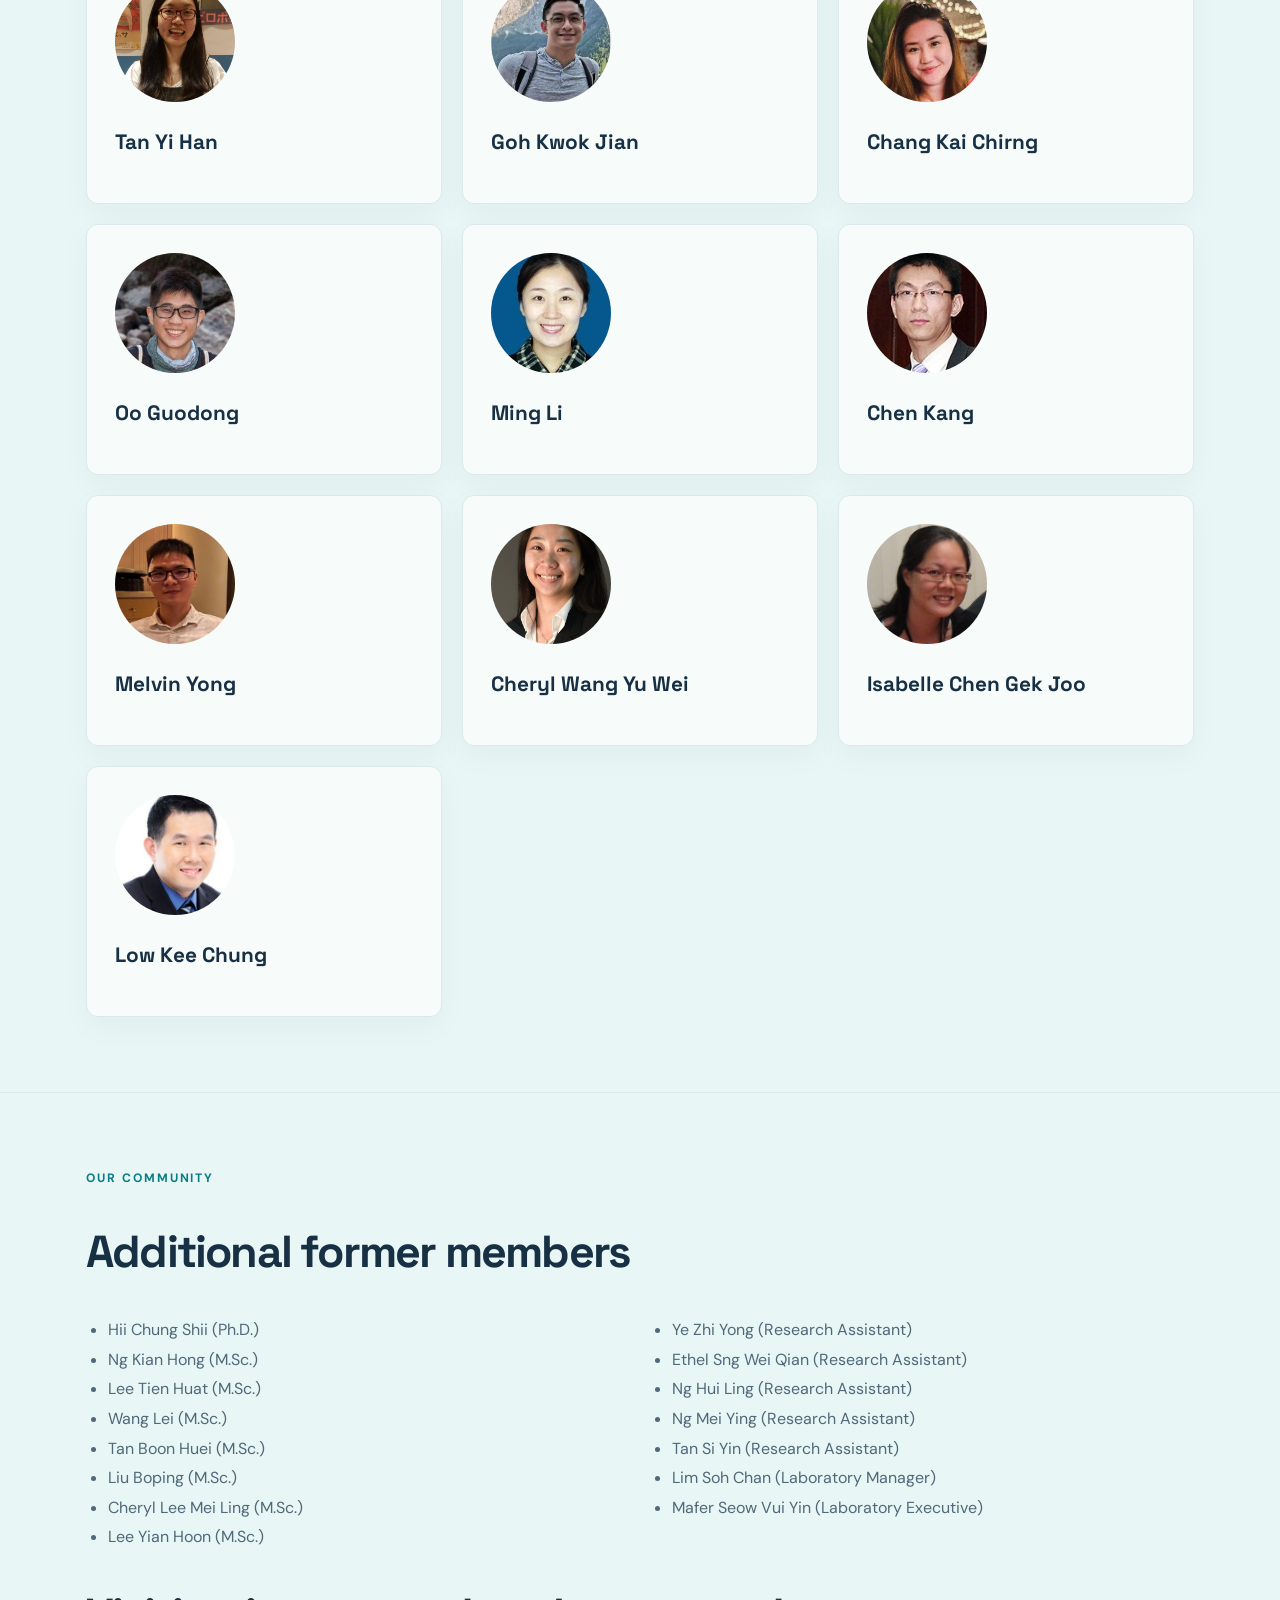
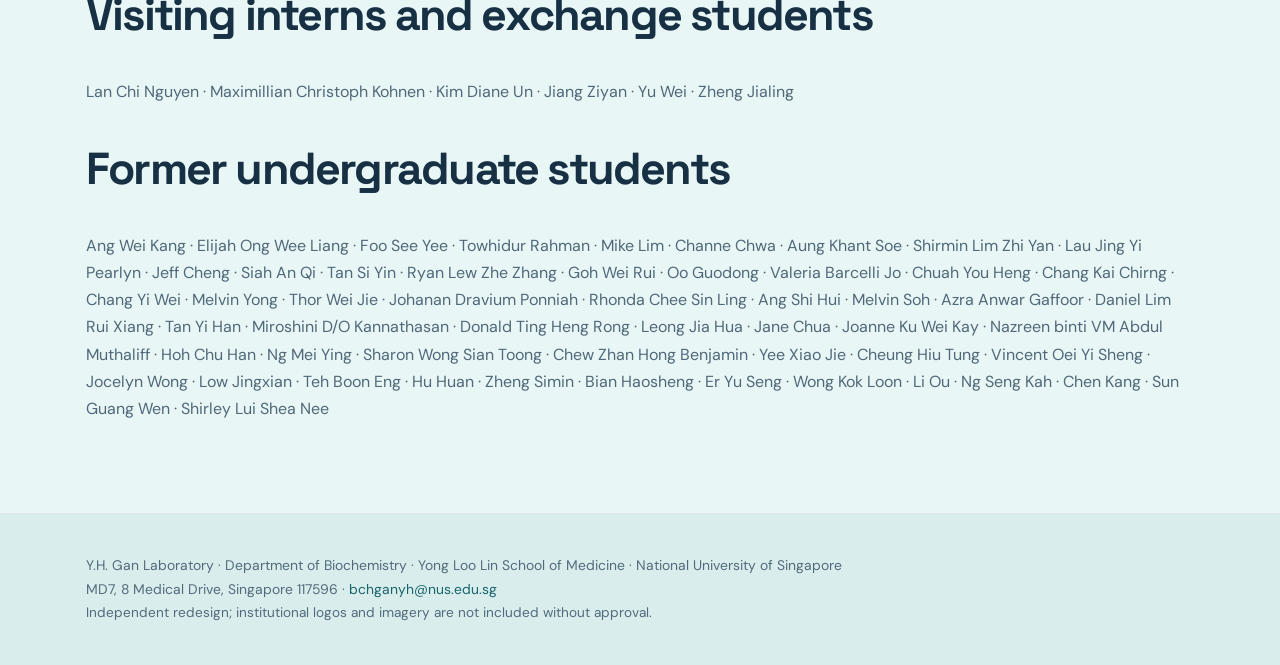
==== commit 3ae1927c: "Remove outdated Wix archive review note from Alumni page" ====
--- a/alumni.html
+++ b/alumni.html
@@ -1 +1 @@
-<!doctype html><html lang="en"><head><meta charset="utf-8"><meta name="viewport" content="width=device-width,initial-scale=1"><meta name="description" content="Y.H. Gan Laboratory at the National University of Singapore: bacterial pathogenesis, Klebsiella pneumoniae, antimicrobial resistance and melioidosis."><title>Alumni | Y.H. Gan Laboratory</title><link rel="stylesheet" href="assets/style.css"></head><body><header class="top"><div class="wrap nav"><a class="brand" href="index.html">Y.H. GAN <b>LAB</b></a><nav aria-label="Main navigation"><a class="" href="index.html">Home</a><a class="" href="research.html">Research</a><a class="" href="publications.html">Publications</a><a class="" href="people.html">People</a><a class="active" href="alumni.html">Alumni</a><a class="" href="lab-life.html">Lab life</a><a class="" href="contact.html">Contact</a></nav></div></header><main><section class="pagehead"><div class="wrap"><div class="eyebrow">Y.H. Gan Laboratory · NUS</div><h1>Alumni</h1><p class="lead">Celebrating the people who have contributed to the laboratory over the years.</p></div></section><section class="section"><div class="wrap"><div class="grid"><div class="card"><img src="assets/people/alumni_russel.jpg" alt="Photograph associated with Ivor Russel Lee Ming Chong" loading="lazy" style="width:120px;height:120px;object-fit:cover;border-radius:50%;margin-bottom:12px"><h3>Ivor Russel Lee Ming Chong</h3></div><div class="card"><img src="assets/people/alumni_kai_soo.jpg" alt="Photograph associated with Tan Kai Soo" loading="lazy" style="width:120px;height:120px;object-fit:cover;border-radius:50%;margin-bottom:12px"><h3>Tan Kai Soo</h3></div><div class="card"><img src="assets/people/alumni_akshamal.jpg" alt="Photograph associated with Akshamal M. Gamage" loading="lazy" style="width:120px;height:120px;object-fit:cover;border-radius:50%;margin-bottom:12px"><h3>Akshamal M. Gamage</h3></div><div class="card"><img src="assets/people/alumni_chu_han.jpg" alt="Photograph associated with Hoh Chu Han" loading="lazy" style="width:120px;height:120px;object-fit:cover;border-radius:50%;margin-bottom:12px"><h3>Hoh Chu Han</h3></div><div class="card"><img src="assets/people/alumni_jocelyn.jpg" alt="Photograph associated with Jocelyn Wong" loading="lazy" style="width:120px;height:120px;object-fit:cover;border-radius:50%;margin-bottom:12px"><h3>Jocelyn Wong</h3></div><div class="card"><img src="assets/people/alumni-koo-ghee-chong.jpg" alt="Portrait of Koo Ghee Chong" loading="lazy" style="width:120px;height:120px;object-fit:cover;border-radius:50%;margin-bottom:12px"><h3>Koo Ghee Chong</h3></div><div class="card"><img src="assets/people/alumni_guang_wen.jpg" alt="Photograph associated with Sun Guang Wen" loading="lazy" style="width:120px;height:120px;object-fit:cover;border-radius:50%;margin-bottom:12px"><h3>Sun Guang Wen</h3></div><div class="card"><img src="assets/people/alumni-teh-boon-eng.jpg" alt="Portrait of Teh Boon Eng" loading="lazy" style="width:120px;height:120px;object-fit:cover;border-radius:50%;margin-bottom:12px"><h3>Teh Boon Eng</h3></div><div class="card"><img src="assets/people/alumni-lim-yan-ting.jpg" alt="Portrait of Lim Yan Ting" loading="lazy" style="width:120px;height:120px;object-fit:cover;border-radius:50%"><h3>Lim Yan Ting</h3></div><div class="card"><img src="assets/people/alumni_joanne.jpg" alt="Photograph associated with Joanne Ku Way Kay" loading="lazy" style="width:120px;height:120px;object-fit:cover;border-radius:50%;margin-bottom:12px"><h3>Joanne Ku Way Kay</h3></div><div class="card"><img src="assets/people/alumni_daniel.jpg" alt="Photograph associated with Daniel Lim Ruixiang" loading="lazy" style="width:120px;height:120px;object-fit:cover;border-radius:50%;margin-bottom:12px"><h3>Daniel Lim Ruixiang</h3></div><div class="card"><img src="assets/people/alumni-wilson-chu.jpg" alt="Portrait of Wilson Chu Hon Weng" loading="lazy" style="width:120px;height:120px;object-fit:cover;border-radius:50%;margin-bottom:12px"><h3>Wilson Chu Hon Weng</h3></div><div class="card"><img src="assets/people/alumni-tan-yi-han-new.jpg" alt="Portrait of Tan Yi Han" loading="lazy" style="width:120px;height:120px;object-fit:cover;border-radius:50%;margin-bottom:12px"><h3>Tan Yi Han</h3></div><div class="card"><img src="assets/people/alumni-goh-kwok-jian.jpg" alt="Portrait of Goh Kwok Jian" loading="lazy" style="width:120px;height:120px;object-fit:cover;border-radius:50%;margin-bottom:12px"><h3>Goh Kwok Jian</h3></div><div class="card"><img src="assets/people/alumni-chang-kai-chirng.jpg" alt="Portrait of Chang Kai Chirng" loading="lazy" style="width:120px;height:120px;object-fit:cover;border-radius:50%;margin-bottom:12px"><h3>Chang Kai Chirng</h3></div><div class="card"><img src="assets/people/alumni-oo-guodong.jpg" alt="Portrait of Oo Guodong" loading="lazy" style="width:120px;height:120px;object-fit:cover;border-radius:50%;margin-bottom:12px"><h3>Oo Guodong</h3></div><div class="card"><img src="assets/people/alumni-ming-li.jpg" alt="Portrait of Ming Li" loading="lazy" style="width:120px;height:120px;object-fit:cover;border-radius:50%;margin-bottom:12px"><h3>Ming Li</h3></div><div class="card"><img src="assets/people/alumni-chen-kang.jpg" alt="Portrait of Chen Kang" loading="lazy" style="width:120px;height:120px;object-fit:cover;border-radius:50%;margin-bottom:12px"><h3>Chen Kang</h3></div><div class="card"><img src="assets/people/alumni-melvin-yong.jpg" alt="Portrait of Melvin Yong" loading="lazy" style="width:120px;height:120px;object-fit:cover;border-radius:50%;margin-bottom:12px"><h3>Melvin Yong</h3></div><div class="card"><img src="assets/people/alumni-cheryl-lee.jpg" alt="Portrait of Cheryl Wang Yu Wei" loading="lazy" style="width:120px;height:120px;object-fit:cover;border-radius:50%;margin-bottom:12px"><h3>Cheryl Wang Yu Wei</h3></div><div class="card"><img src="assets/people/alumni_isabelle.jpg" alt="Photograph associated with Isabelle Chen Gek Joo" loading="lazy" style="width:120px;height:120px;object-fit:cover;border-radius:50%;margin-bottom:12px"><h3>Isabelle Chen Gek Joo</h3></div><div class="card"><img src="assets/people/alumni-low-kee-chung.jpg" alt="Portrait of Low Kee Chung" loading="lazy" style="width:120px;height:120px;object-fit:cover;border-radius:50%;margin-bottom:12px"><h3>Low Kee Chung</h3></div></div></div></section><section class="section"><div class="wrap"><div class="eyebrow">Our community</div><h2>Additional former members</h2><ul class="alumni-qualifications" style="columns:2;column-gap:42px;line-height:1.85;padding-left:22px"><li style="break-inside:avoid">Hii Chung Shii (Ph.D.)</li><li style="break-inside:avoid">Ng Kian Hong (M.Sc.)</li><li style="break-inside:avoid">Lee Tien Huat (M.Sc.)</li><li style="break-inside:avoid">Wang Lei (M.Sc.)</li><li style="break-inside:avoid">Tan Boon Huei (M.Sc.)</li><li style="break-inside:avoid">Liu Boping (M.Sc.)</li><li style="break-inside:avoid">Cheryl Lee Mei Ling (M.Sc.)</li><li style="break-inside:avoid">Lee Yian Hoon (M.Sc.)</li><li style="break-inside:avoid">Ye Zhi Yong (Research Assistant)</li><li style="break-inside:avoid">Ethel Sng Wei Qian (Research Assistant)</li><li style="break-inside:avoid">Ng Hui Ling (Research Assistant)</li><li style="break-inside:avoid">Ng Mei Ying (Research Assistant)</li><li style="break-inside:avoid">Tan Si Yin (Research Assistant)</li><li style="break-inside:avoid">Lim Soh Chan (Laboratory Manager)</li><li style="break-inside:avoid">Mafer Seow Vui Yin (Laboratory Executive)</li></ul><h2>Visiting interns and exchange students</h2><p>Lan Chi Nguyen · Maximillian Christoph Kohnen · Kim Diane Un · Jiang Ziyan · Yu Wei · Zheng Jialing</p><h2>Former undergraduate students</h2><p>Ang Wei Kang · Elijah Ong Wee Liang · Foo See Yee · Towhidur Rahman · Mike Lim · Channe Chwa · Aung Khant Soe · Shirmin Lim Zhi Yan · Lau Jing Yi Pearlyn · Jeff Cheng · Siah An Qi · Tan Si Yin · Ryan Lew Zhe Zhang · Goh Wei Rui · Oo Guodong · Valeria Barcelli Jo · Chuah You Heng · Chang Kai Chirng · Chang Yi Wei · Melvin Yong · Thor Wei Jie · Johanan Dravium Ponniah · Rhonda Chee Sin Ling · Ang Shi Hui · Melvin Soh · Azra Anwar Gaffoor · Daniel Lim Rui Xiang · Tan Yi Han · Miroshini D/O Kannathasan · Donald Ting Heng Rong · Leong Jia Hua · Jane Chua · Joanne Ku Wei Kay · Nazreen binti VM Abdul Muthaliff · Hoh Chu Han · Ng Mei Ying · Sharon Wong Sian Toong · Chew Zhan Hong Benjamin · Yee Xiao Jie · Cheung Hiu Tung · Vincent Oei Yi Sheng · Jocelyn Wong · Low Jingxian · Teh Boon Eng · Hu Huan · Zheng Simin · Bian Haosheng · Er Yu Seng · Wong Kok Loon · Li Ou · Ng Seng Kah · Chen Kang · Sun Guang Wen · Shirley Lui Shea Nee</p><p class="small">Names preserved from the Wix archive; year-by-year graduation details and current appointments remain subject to review.</p></div></section></main><footer class="footer"><div class="wrap">Y.H. Gan Laboratory · Department of Biochemistry · Yong Loo Lin School of Medicine · National University of Singapore<br>MD7, 8 Medical Drive, Singapore 117596 · <a href="mailto:bchganyh@nus.edu.sg">bchganyh@nus.edu.sg</a><br><span class="small">Independent redesign; institutional logos and imagery are not included without approval.</span></div></footer></body></html>+<!doctype html><html lang="en"><head><meta charset="utf-8"><meta name="viewport" content="width=device-width,initial-scale=1"><meta name="description" content="Y.H. Gan Laboratory at the National University of Singapore: bacterial pathogenesis, Klebsiella pneumoniae, antimicrobial resistance and melioidosis."><title>Alumni | Y.H. Gan Laboratory</title><link rel="stylesheet" href="assets/style.css"></head><body><header class="top"><div class="wrap nav"><a class="brand" href="index.html">Y.H. GAN <b>LAB</b></a><nav aria-label="Main navigation"><a class="" href="index.html">Home</a><a class="" href="research.html">Research</a><a class="" href="publications.html">Publications</a><a class="" href="people.html">People</a><a class="active" href="alumni.html">Alumni</a><a class="" href="lab-life.html">Lab life</a><a class="" href="contact.html">Contact</a></nav></div></header><main><section class="pagehead"><div class="wrap"><div class="eyebrow">Y.H. Gan Laboratory · NUS</div><h1>Alumni</h1><p class="lead">Celebrating the people who have contributed to the laboratory over the years.</p></div></section><section class="section"><div class="wrap"><div class="grid"><div class="card"><img src="assets/people/alumni_russel.jpg" alt="Photograph associated with Ivor Russel Lee Ming Chong" loading="lazy" style="width:120px;height:120px;object-fit:cover;border-radius:50%;margin-bottom:12px"><h3>Ivor Russel Lee Ming Chong</h3></div><div class="card"><img src="assets/people/alumni_kai_soo.jpg" alt="Photograph associated with Tan Kai Soo" loading="lazy" style="width:120px;height:120px;object-fit:cover;border-radius:50%;margin-bottom:12px"><h3>Tan Kai Soo</h3></div><div class="card"><img src="assets/people/alumni_akshamal.jpg" alt="Photograph associated with Akshamal M. Gamage" loading="lazy" style="width:120px;height:120px;object-fit:cover;border-radius:50%;margin-bottom:12px"><h3>Akshamal M. Gamage</h3></div><div class="card"><img src="assets/people/alumni_chu_han.jpg" alt="Photograph associated with Hoh Chu Han" loading="lazy" style="width:120px;height:120px;object-fit:cover;border-radius:50%;margin-bottom:12px"><h3>Hoh Chu Han</h3></div><div class="card"><img src="assets/people/alumni_jocelyn.jpg" alt="Photograph associated with Jocelyn Wong" loading="lazy" style="width:120px;height:120px;object-fit:cover;border-radius:50%;margin-bottom:12px"><h3>Jocelyn Wong</h3></div><div class="card"><img src="assets/people/alumni-koo-ghee-chong.jpg" alt="Portrait of Koo Ghee Chong" loading="lazy" style="width:120px;height:120px;object-fit:cover;border-radius:50%;margin-bottom:12px"><h3>Koo Ghee Chong</h3></div><div class="card"><img src="assets/people/alumni_guang_wen.jpg" alt="Photograph associated with Sun Guang Wen" loading="lazy" style="width:120px;height:120px;object-fit:cover;border-radius:50%;margin-bottom:12px"><h3>Sun Guang Wen</h3></div><div class="card"><img src="assets/people/alumni-teh-boon-eng.jpg" alt="Portrait of Teh Boon Eng" loading="lazy" style="width:120px;height:120px;object-fit:cover;border-radius:50%;margin-bottom:12px"><h3>Teh Boon Eng</h3></div><div class="card"><img src="assets/people/alumni-lim-yan-ting.jpg" alt="Portrait of Lim Yan Ting" loading="lazy" style="width:120px;height:120px;object-fit:cover;border-radius:50%"><h3>Lim Yan Ting</h3></div><div class="card"><img src="assets/people/alumni_joanne.jpg" alt="Photograph associated with Joanne Ku Way Kay" loading="lazy" style="width:120px;height:120px;object-fit:cover;border-radius:50%;margin-bottom:12px"><h3>Joanne Ku Way Kay</h3></div><div class="card"><img src="assets/people/alumni_daniel.jpg" alt="Photograph associated with Daniel Lim Ruixiang" loading="lazy" style="width:120px;height:120px;object-fit:cover;border-radius:50%;margin-bottom:12px"><h3>Daniel Lim Ruixiang</h3></div><div class="card"><img src="assets/people/alumni-wilson-chu.jpg" alt="Portrait of Wilson Chu Hon Weng" loading="lazy" style="width:120px;height:120px;object-fit:cover;border-radius:50%;margin-bottom:12px"><h3>Wilson Chu Hon Weng</h3></div><div class="card"><img src="assets/people/alumni-tan-yi-han-new.jpg" alt="Portrait of Tan Yi Han" loading="lazy" style="width:120px;height:120px;object-fit:cover;border-radius:50%;margin-bottom:12px"><h3>Tan Yi Han</h3></div><div class="card"><img src="assets/people/alumni-goh-kwok-jian.jpg" alt="Portrait of Goh Kwok Jian" loading="lazy" style="width:120px;height:120px;object-fit:cover;border-radius:50%;margin-bottom:12px"><h3>Goh Kwok Jian</h3></div><div class="card"><img src="assets/people/alumni-chang-kai-chirng.jpg" alt="Portrait of Chang Kai Chirng" loading="lazy" style="width:120px;height:120px;object-fit:cover;border-radius:50%;margin-bottom:12px"><h3>Chang Kai Chirng</h3></div><div class="card"><img src="assets/people/alumni-oo-guodong.jpg" alt="Portrait of Oo Guodong" loading="lazy" style="width:120px;height:120px;object-fit:cover;border-radius:50%;margin-bottom:12px"><h3>Oo Guodong</h3></div><div class="card"><img src="assets/people/alumni-ming-li.jpg" alt="Portrait of Ming Li" loading="lazy" style="width:120px;height:120px;object-fit:cover;border-radius:50%;margin-bottom:12px"><h3>Ming Li</h3></div><div class="card"><img src="assets/people/alumni-chen-kang.jpg" alt="Portrait of Chen Kang" loading="lazy" style="width:120px;height:120px;object-fit:cover;border-radius:50%;margin-bottom:12px"><h3>Chen Kang</h3></div><div class="card"><img src="assets/people/alumni-melvin-yong.jpg" alt="Portrait of Melvin Yong" loading="lazy" style="width:120px;height:120px;object-fit:cover;border-radius:50%;margin-bottom:12px"><h3>Melvin Yong</h3></div><div class="card"><img src="assets/people/alumni-cheryl-lee.jpg" alt="Portrait of Cheryl Wang Yu Wei" loading="lazy" style="width:120px;height:120px;object-fit:cover;border-radius:50%;margin-bottom:12px"><h3>Cheryl Wang Yu Wei</h3></div><div class="card"><img src="assets/people/alumni_isabelle.jpg" alt="Photograph associated with Isabelle Chen Gek Joo" loading="lazy" style="width:120px;height:120px;object-fit:cover;border-radius:50%;margin-bottom:12px"><h3>Isabelle Chen Gek Joo</h3></div><div class="card"><img src="assets/people/alumni-low-kee-chung.jpg" alt="Portrait of Low Kee Chung" loading="lazy" style="width:120px;height:120px;object-fit:cover;border-radius:50%;margin-bottom:12px"><h3>Low Kee Chung</h3></div></div></div></section><section class="section"><div class="wrap"><div class="eyebrow">Our community</div><h2>Additional former members</h2><ul class="alumni-qualifications" style="columns:2;column-gap:42px;line-height:1.85;padding-left:22px"><li style="break-inside:avoid">Hii Chung Shii (Ph.D.)</li><li style="break-inside:avoid">Ng Kian Hong (M.Sc.)</li><li style="break-inside:avoid">Lee Tien Huat (M.Sc.)</li><li style="break-inside:avoid">Wang Lei (M.Sc.)</li><li style="break-inside:avoid">Tan Boon Huei (M.Sc.)</li><li style="break-inside:avoid">Liu Boping (M.Sc.)</li><li style="break-inside:avoid">Cheryl Lee Mei Ling (M.Sc.)</li><li style="break-inside:avoid">Lee Yian Hoon (M.Sc.)</li><li style="break-inside:avoid">Ye Zhi Yong (Research Assistant)</li><li style="break-inside:avoid">Ethel Sng Wei Qian (Research Assistant)</li><li style="break-inside:avoid">Ng Hui Ling (Research Assistant)</li><li style="break-inside:avoid">Ng Mei Ying (Research Assistant)</li><li style="break-inside:avoid">Tan Si Yin (Research Assistant)</li><li style="break-inside:avoid">Lim Soh Chan (Laboratory Manager)</li><li style="break-inside:avoid">Mafer Seow Vui Yin (Laboratory Executive)</li></ul><h2>Visiting interns and exchange students</h2><p>Lan Chi Nguyen · Maximillian Christoph Kohnen · Kim Diane Un · Jiang Ziyan · Yu Wei · Zheng Jialing</p><h2>Former undergraduate students</h2><p>Ang Wei Kang · Elijah Ong Wee Liang · Foo See Yee · Towhidur Rahman · Mike Lim · Channe Chwa · Aung Khant Soe · Shirmin Lim Zhi Yan · Lau Jing Yi Pearlyn · Jeff Cheng · Siah An Qi · Tan Si Yin · Ryan Lew Zhe Zhang · Goh Wei Rui · Oo Guodong · Valeria Barcelli Jo · Chuah You Heng · Chang Kai Chirng · Chang Yi Wei · Melvin Yong · Thor Wei Jie · Johanan Dravium Ponniah · Rhonda Chee Sin Ling · Ang Shi Hui · Melvin Soh · Azra Anwar Gaffoor · Daniel Lim Rui Xiang · Tan Yi Han · Miroshini D/O Kannathasan · Donald Ting Heng Rong · Leong Jia Hua · Jane Chua · Joanne Ku Wei Kay · Nazreen binti VM Abdul Muthaliff · Hoh Chu Han · Ng Mei Ying · Sharon Wong Sian Toong · Chew Zhan Hong Benjamin · Yee Xiao Jie · Cheung Hiu Tung · Vincent Oei Yi Sheng · Jocelyn Wong · Low Jingxian · Teh Boon Eng · Hu Huan · Zheng Simin · Bian Haosheng · Er Yu Seng · Wong Kok Loon · Li Ou · Ng Seng Kah · Chen Kang · Sun Guang Wen · Shirley Lui Shea Nee</p></div></section></main><footer class="footer"><div class="wrap">Y.H. Gan Laboratory · Department of Biochemistry · Yong Loo Lin School of Medicine · National University of Singapore<br>MD7, 8 Medical Drive, Singapore 117596 · <a href="mailto:bchganyh@nus.edu.sg">bchganyh@nus.edu.sg</a><br><span class="small">Independent redesign; institutional logos and imagery are not included without approval.</span></div></footer></body></html>
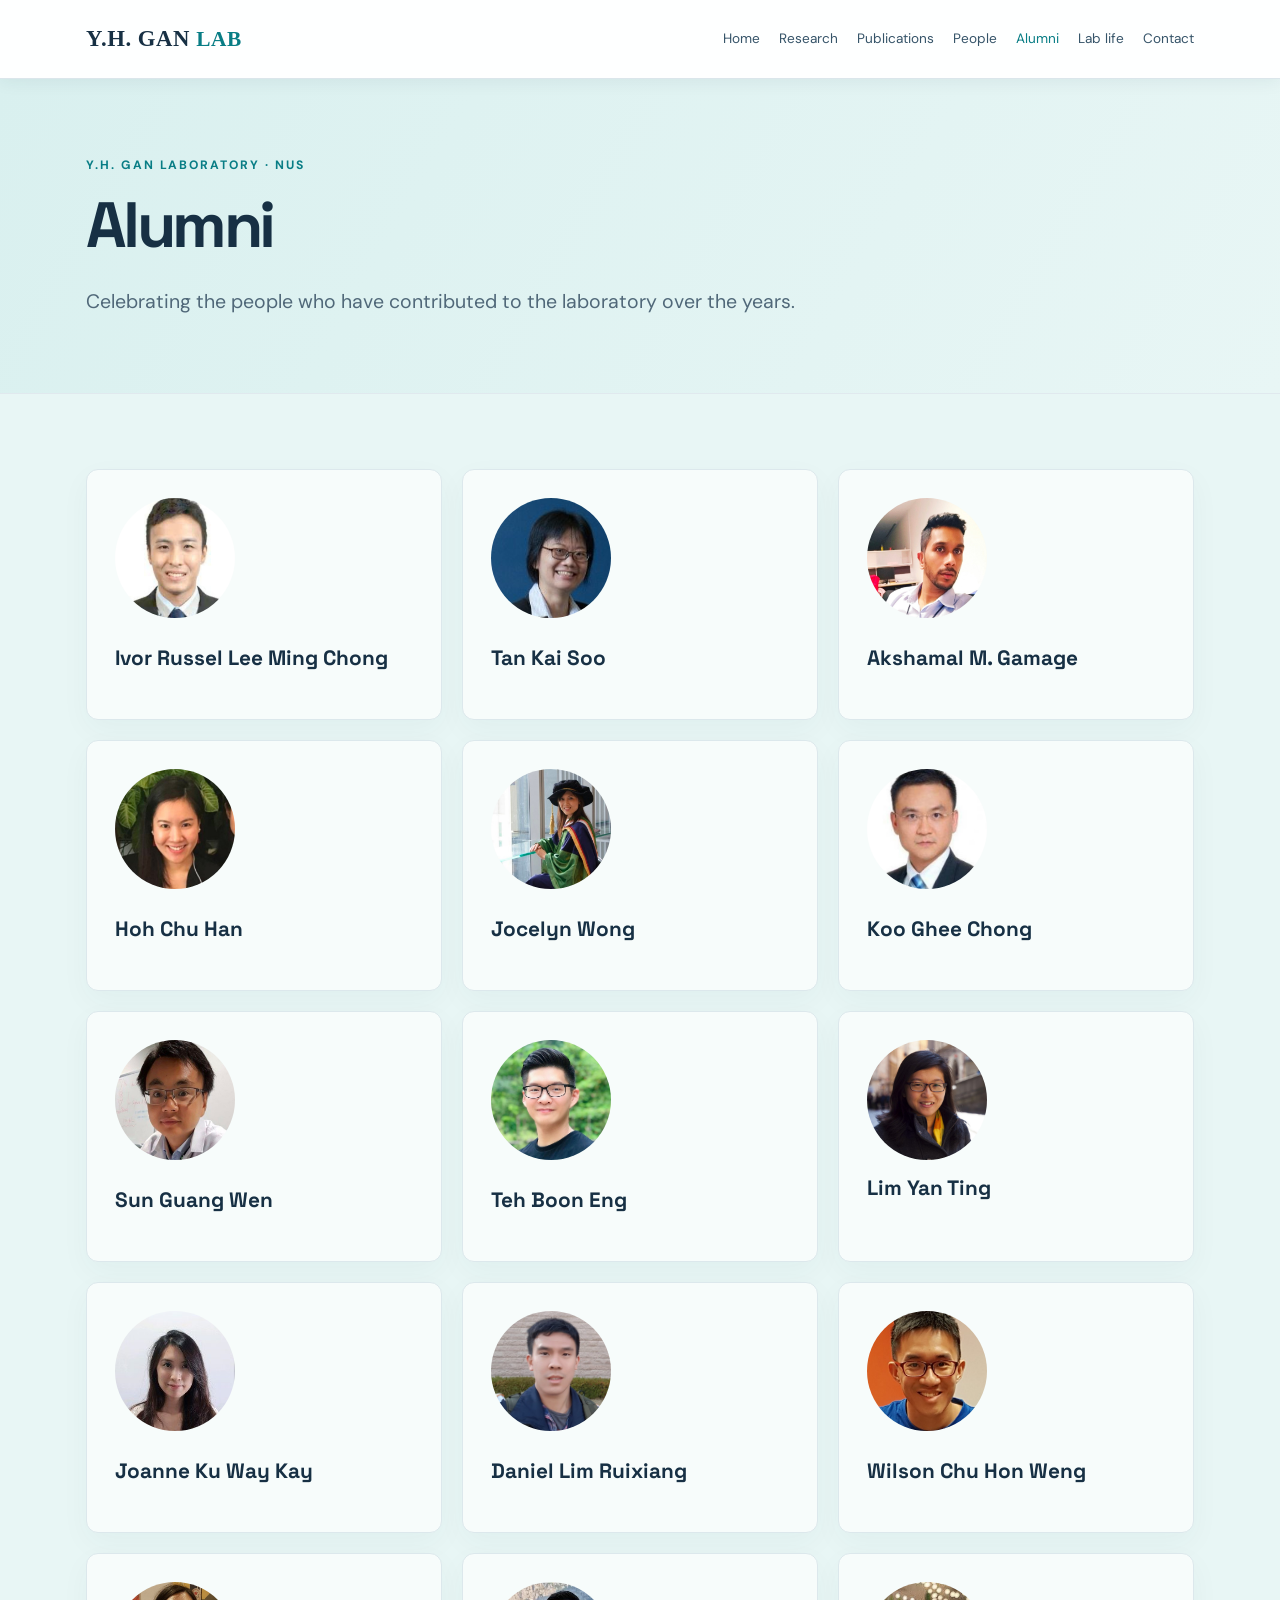
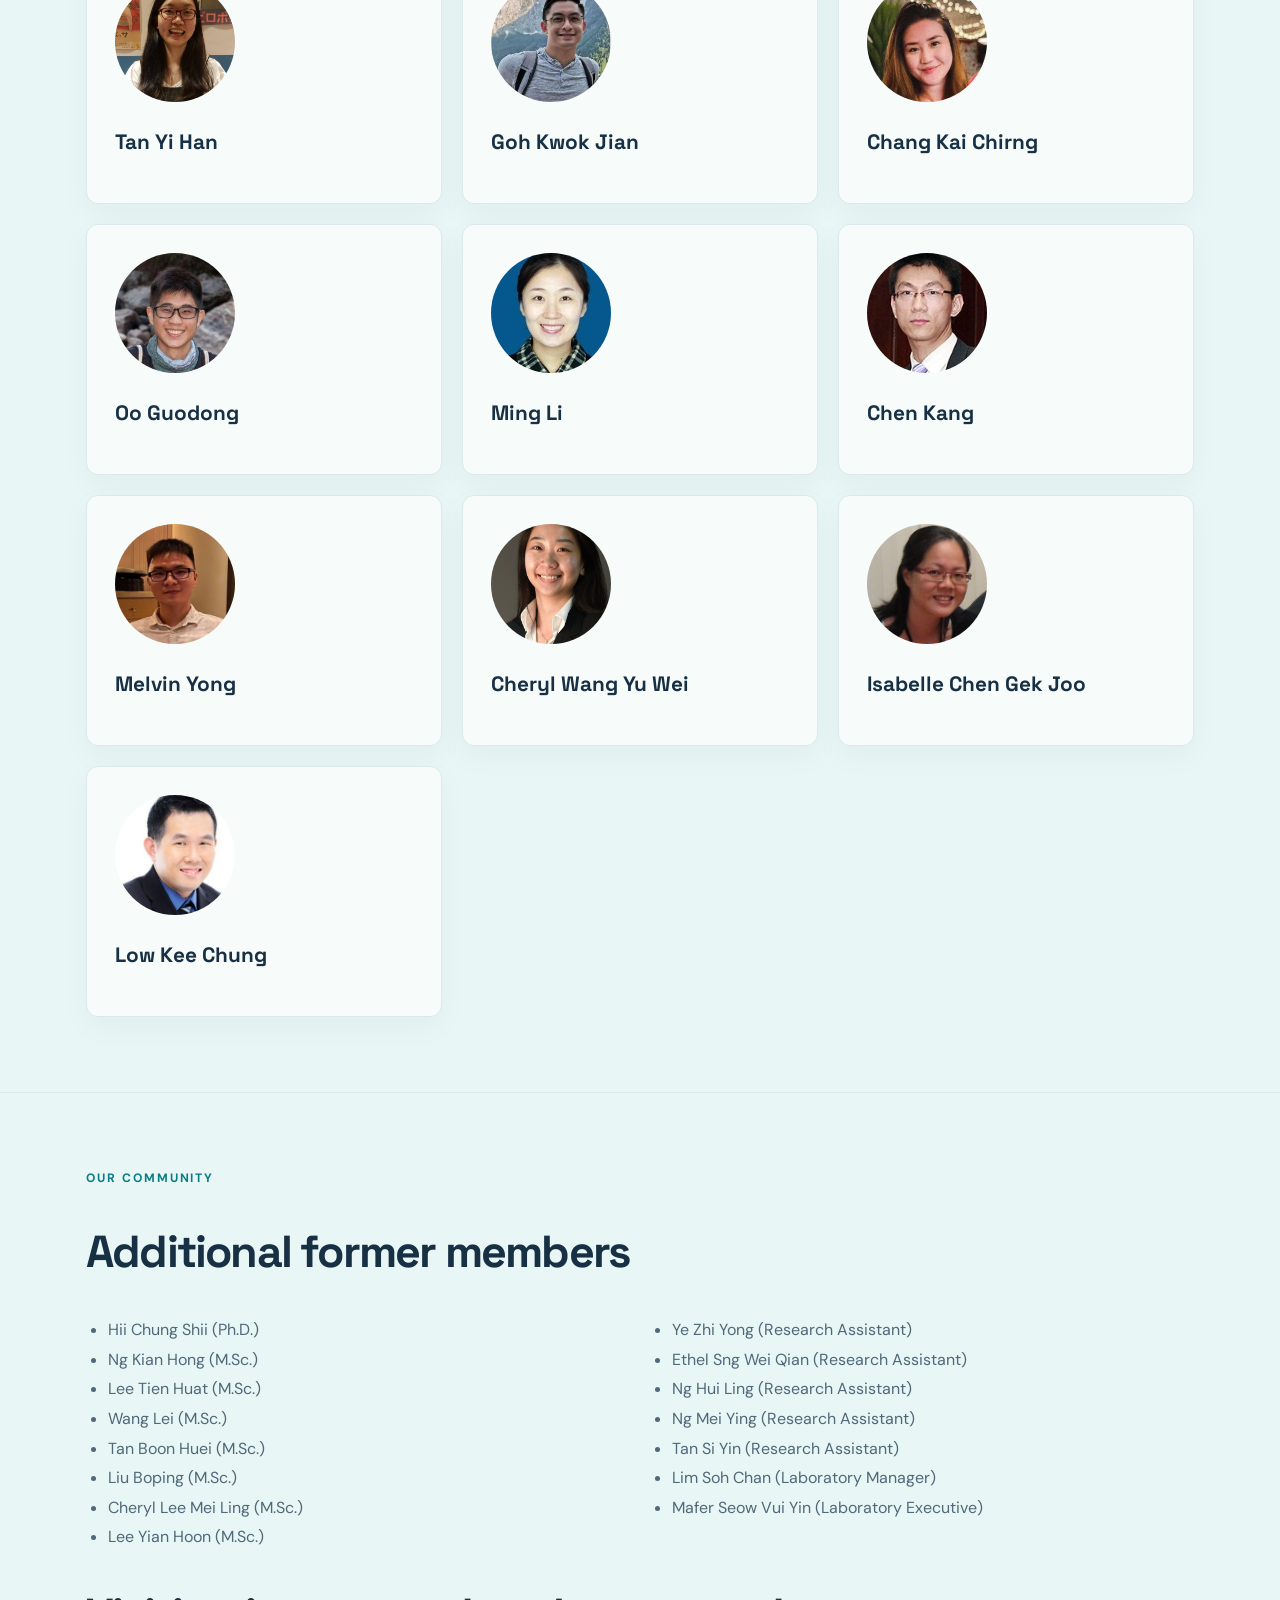
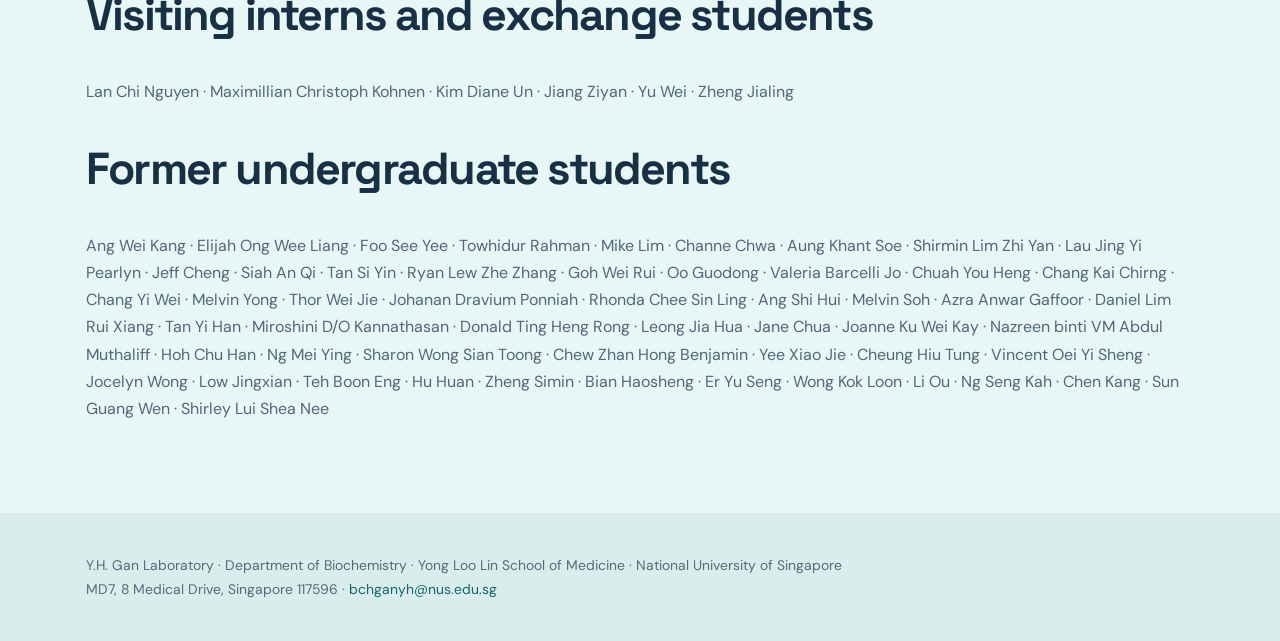
==== commit cb35b999: "Remove outdated independent redesign footer disclaimer" ====
--- a/alumni.html
+++ b/alumni.html
@@ -1 +1 @@
-<!doctype html><html lang="en"><head><meta charset="utf-8"><meta name="viewport" content="width=device-width,initial-scale=1"><meta name="description" content="Y.H. Gan Laboratory at the National University of Singapore: bacterial pathogenesis, Klebsiella pneumoniae, antimicrobial resistance and melioidosis."><title>Alumni | Y.H. Gan Laboratory</title><link rel="stylesheet" href="assets/style.css"></head><body><header class="top"><div class="wrap nav"><a class="brand" href="index.html">Y.H. GAN <b>LAB</b></a><nav aria-label="Main navigation"><a class="" href="index.html">Home</a><a class="" href="research.html">Research</a><a class="" href="publications.html">Publications</a><a class="" href="people.html">People</a><a class="active" href="alumni.html">Alumni</a><a class="" href="lab-life.html">Lab life</a><a class="" href="contact.html">Contact</a></nav></div></header><main><section class="pagehead"><div class="wrap"><div class="eyebrow">Y.H. Gan Laboratory · NUS</div><h1>Alumni</h1><p class="lead">Celebrating the people who have contributed to the laboratory over the years.</p></div></section><section class="section"><div class="wrap"><div class="grid"><div class="card"><img src="assets/people/alumni_russel.jpg" alt="Photograph associated with Ivor Russel Lee Ming Chong" loading="lazy" style="width:120px;height:120px;object-fit:cover;border-radius:50%;margin-bottom:12px"><h3>Ivor Russel Lee Ming Chong</h3></div><div class="card"><img src="assets/people/alumni_kai_soo.jpg" alt="Photograph associated with Tan Kai Soo" loading="lazy" style="width:120px;height:120px;object-fit:cover;border-radius:50%;margin-bottom:12px"><h3>Tan Kai Soo</h3></div><div class="card"><img src="assets/people/alumni_akshamal.jpg" alt="Photograph associated with Akshamal M. Gamage" loading="lazy" style="width:120px;height:120px;object-fit:cover;border-radius:50%;margin-bottom:12px"><h3>Akshamal M. Gamage</h3></div><div class="card"><img src="assets/people/alumni_chu_han.jpg" alt="Photograph associated with Hoh Chu Han" loading="lazy" style="width:120px;height:120px;object-fit:cover;border-radius:50%;margin-bottom:12px"><h3>Hoh Chu Han</h3></div><div class="card"><img src="assets/people/alumni_jocelyn.jpg" alt="Photograph associated with Jocelyn Wong" loading="lazy" style="width:120px;height:120px;object-fit:cover;border-radius:50%;margin-bottom:12px"><h3>Jocelyn Wong</h3></div><div class="card"><img src="assets/people/alumni-koo-ghee-chong.jpg" alt="Portrait of Koo Ghee Chong" loading="lazy" style="width:120px;height:120px;object-fit:cover;border-radius:50%;margin-bottom:12px"><h3>Koo Ghee Chong</h3></div><div class="card"><img src="assets/people/alumni_guang_wen.jpg" alt="Photograph associated with Sun Guang Wen" loading="lazy" style="width:120px;height:120px;object-fit:cover;border-radius:50%;margin-bottom:12px"><h3>Sun Guang Wen</h3></div><div class="card"><img src="assets/people/alumni-teh-boon-eng.jpg" alt="Portrait of Teh Boon Eng" loading="lazy" style="width:120px;height:120px;object-fit:cover;border-radius:50%;margin-bottom:12px"><h3>Teh Boon Eng</h3></div><div class="card"><img src="assets/people/alumni-lim-yan-ting.jpg" alt="Portrait of Lim Yan Ting" loading="lazy" style="width:120px;height:120px;object-fit:cover;border-radius:50%"><h3>Lim Yan Ting</h3></div><div class="card"><img src="assets/people/alumni_joanne.jpg" alt="Photograph associated with Joanne Ku Way Kay" loading="lazy" style="width:120px;height:120px;object-fit:cover;border-radius:50%;margin-bottom:12px"><h3>Joanne Ku Way Kay</h3></div><div class="card"><img src="assets/people/alumni_daniel.jpg" alt="Photograph associated with Daniel Lim Ruixiang" loading="lazy" style="width:120px;height:120px;object-fit:cover;border-radius:50%;margin-bottom:12px"><h3>Daniel Lim Ruixiang</h3></div><div class="card"><img src="assets/people/alumni-wilson-chu.jpg" alt="Portrait of Wilson Chu Hon Weng" loading="lazy" style="width:120px;height:120px;object-fit:cover;border-radius:50%;margin-bottom:12px"><h3>Wilson Chu Hon Weng</h3></div><div class="card"><img src="assets/people/alumni-tan-yi-han-new.jpg" alt="Portrait of Tan Yi Han" loading="lazy" style="width:120px;height:120px;object-fit:cover;border-radius:50%;margin-bottom:12px"><h3>Tan Yi Han</h3></div><div class="card"><img src="assets/people/alumni-goh-kwok-jian.jpg" alt="Portrait of Goh Kwok Jian" loading="lazy" style="width:120px;height:120px;object-fit:cover;border-radius:50%;margin-bottom:12px"><h3>Goh Kwok Jian</h3></div><div class="card"><img src="assets/people/alumni-chang-kai-chirng.jpg" alt="Portrait of Chang Kai Chirng" loading="lazy" style="width:120px;height:120px;object-fit:cover;border-radius:50%;margin-bottom:12px"><h3>Chang Kai Chirng</h3></div><div class="card"><img src="assets/people/alumni-oo-guodong.jpg" alt="Portrait of Oo Guodong" loading="lazy" style="width:120px;height:120px;object-fit:cover;border-radius:50%;margin-bottom:12px"><h3>Oo Guodong</h3></div><div class="card"><img src="assets/people/alumni-ming-li.jpg" alt="Portrait of Ming Li" loading="lazy" style="width:120px;height:120px;object-fit:cover;border-radius:50%;margin-bottom:12px"><h3>Ming Li</h3></div><div class="card"><img src="assets/people/alumni-chen-kang.jpg" alt="Portrait of Chen Kang" loading="lazy" style="width:120px;height:120px;object-fit:cover;border-radius:50%;margin-bottom:12px"><h3>Chen Kang</h3></div><div class="card"><img src="assets/people/alumni-melvin-yong.jpg" alt="Portrait of Melvin Yong" loading="lazy" style="width:120px;height:120px;object-fit:cover;border-radius:50%;margin-bottom:12px"><h3>Melvin Yong</h3></div><div class="card"><img src="assets/people/alumni-cheryl-lee.jpg" alt="Portrait of Cheryl Wang Yu Wei" loading="lazy" style="width:120px;height:120px;object-fit:cover;border-radius:50%;margin-bottom:12px"><h3>Cheryl Wang Yu Wei</h3></div><div class="card"><img src="assets/people/alumni_isabelle.jpg" alt="Photograph associated with Isabelle Chen Gek Joo" loading="lazy" style="width:120px;height:120px;object-fit:cover;border-radius:50%;margin-bottom:12px"><h3>Isabelle Chen Gek Joo</h3></div><div class="card"><img src="assets/people/alumni-low-kee-chung.jpg" alt="Portrait of Low Kee Chung" loading="lazy" style="width:120px;height:120px;object-fit:cover;border-radius:50%;margin-bottom:12px"><h3>Low Kee Chung</h3></div></div></div></section><section class="section"><div class="wrap"><div class="eyebrow">Our community</div><h2>Additional former members</h2><ul class="alumni-qualifications" style="columns:2;column-gap:42px;line-height:1.85;padding-left:22px"><li style="break-inside:avoid">Hii Chung Shii (Ph.D.)</li><li style="break-inside:avoid">Ng Kian Hong (M.Sc.)</li><li style="break-inside:avoid">Lee Tien Huat (M.Sc.)</li><li style="break-inside:avoid">Wang Lei (M.Sc.)</li><li style="break-inside:avoid">Tan Boon Huei (M.Sc.)</li><li style="break-inside:avoid">Liu Boping (M.Sc.)</li><li style="break-inside:avoid">Cheryl Lee Mei Ling (M.Sc.)</li><li style="break-inside:avoid">Lee Yian Hoon (M.Sc.)</li><li style="break-inside:avoid">Ye Zhi Yong (Research Assistant)</li><li style="break-inside:avoid">Ethel Sng Wei Qian (Research Assistant)</li><li style="break-inside:avoid">Ng Hui Ling (Research Assistant)</li><li style="break-inside:avoid">Ng Mei Ying (Research Assistant)</li><li style="break-inside:avoid">Tan Si Yin (Research Assistant)</li><li style="break-inside:avoid">Lim Soh Chan (Laboratory Manager)</li><li style="break-inside:avoid">Mafer Seow Vui Yin (Laboratory Executive)</li></ul><h2>Visiting interns and exchange students</h2><p>Lan Chi Nguyen · Maximillian Christoph Kohnen · Kim Diane Un · Jiang Ziyan · Yu Wei · Zheng Jialing</p><h2>Former undergraduate students</h2><p>Ang Wei Kang · Elijah Ong Wee Liang · Foo See Yee · Towhidur Rahman · Mike Lim · Channe Chwa · Aung Khant Soe · Shirmin Lim Zhi Yan · Lau Jing Yi Pearlyn · Jeff Cheng · Siah An Qi · Tan Si Yin · Ryan Lew Zhe Zhang · Goh Wei Rui · Oo Guodong · Valeria Barcelli Jo · Chuah You Heng · Chang Kai Chirng · Chang Yi Wei · Melvin Yong · Thor Wei Jie · Johanan Dravium Ponniah · Rhonda Chee Sin Ling · Ang Shi Hui · Melvin Soh · Azra Anwar Gaffoor · Daniel Lim Rui Xiang · Tan Yi Han · Miroshini D/O Kannathasan · Donald Ting Heng Rong · Leong Jia Hua · Jane Chua · Joanne Ku Wei Kay · Nazreen binti VM Abdul Muthaliff · Hoh Chu Han · Ng Mei Ying · Sharon Wong Sian Toong · Chew Zhan Hong Benjamin · Yee Xiao Jie · Cheung Hiu Tung · Vincent Oei Yi Sheng · Jocelyn Wong · Low Jingxian · Teh Boon Eng · Hu Huan · Zheng Simin · Bian Haosheng · Er Yu Seng · Wong Kok Loon · Li Ou · Ng Seng Kah · Chen Kang · Sun Guang Wen · Shirley Lui Shea Nee</p></div></section></main><footer class="footer"><div class="wrap">Y.H. Gan Laboratory · Department of Biochemistry · Yong Loo Lin School of Medicine · National University of Singapore<br>MD7, 8 Medical Drive, Singapore 117596 · <a href="mailto:bchganyh@nus.edu.sg">bchganyh@nus.edu.sg</a><br><span class="small">Independent redesign; institutional logos and imagery are not included without approval.</span></div></footer></body></html>+<!doctype html><html lang="en"><head><meta charset="utf-8"><meta name="viewport" content="width=device-width,initial-scale=1"><meta name="description" content="Y.H. Gan Laboratory at the National University of Singapore: bacterial pathogenesis, Klebsiella pneumoniae, antimicrobial resistance and melioidosis."><title>Alumni | Y.H. Gan Laboratory</title><link rel="stylesheet" href="assets/style.css"></head><body><header class="top"><div class="wrap nav"><a class="brand" href="index.html">Y.H. GAN <b>LAB</b></a><nav aria-label="Main navigation"><a class="" href="index.html">Home</a><a class="" href="research.html">Research</a><a class="" href="publications.html">Publications</a><a class="" href="people.html">People</a><a class="active" href="alumni.html">Alumni</a><a class="" href="lab-life.html">Lab life</a><a class="" href="contact.html">Contact</a></nav></div></header><main><section class="pagehead"><div class="wrap"><div class="eyebrow">Y.H. Gan Laboratory · NUS</div><h1>Alumni</h1><p class="lead">Celebrating the people who have contributed to the laboratory over the years.</p></div></section><section class="section"><div class="wrap"><div class="grid"><div class="card"><img src="assets/people/alumni_russel.jpg" alt="Photograph associated with Ivor Russel Lee Ming Chong" loading="lazy" style="width:120px;height:120px;object-fit:cover;border-radius:50%;margin-bottom:12px"><h3>Ivor Russel Lee Ming Chong</h3></div><div class="card"><img src="assets/people/alumni_kai_soo.jpg" alt="Photograph associated with Tan Kai Soo" loading="lazy" style="width:120px;height:120px;object-fit:cover;border-radius:50%;margin-bottom:12px"><h3>Tan Kai Soo</h3></div><div class="card"><img src="assets/people/alumni_akshamal.jpg" alt="Photograph associated with Akshamal M. Gamage" loading="lazy" style="width:120px;height:120px;object-fit:cover;border-radius:50%;margin-bottom:12px"><h3>Akshamal M. Gamage</h3></div><div class="card"><img src="assets/people/alumni_chu_han.jpg" alt="Photograph associated with Hoh Chu Han" loading="lazy" style="width:120px;height:120px;object-fit:cover;border-radius:50%;margin-bottom:12px"><h3>Hoh Chu Han</h3></div><div class="card"><img src="assets/people/alumni_jocelyn.jpg" alt="Photograph associated with Jocelyn Wong" loading="lazy" style="width:120px;height:120px;object-fit:cover;border-radius:50%;margin-bottom:12px"><h3>Jocelyn Wong</h3></div><div class="card"><img src="assets/people/alumni-koo-ghee-chong.jpg" alt="Portrait of Koo Ghee Chong" loading="lazy" style="width:120px;height:120px;object-fit:cover;border-radius:50%;margin-bottom:12px"><h3>Koo Ghee Chong</h3></div><div class="card"><img src="assets/people/alumni_guang_wen.jpg" alt="Photograph associated with Sun Guang Wen" loading="lazy" style="width:120px;height:120px;object-fit:cover;border-radius:50%;margin-bottom:12px"><h3>Sun Guang Wen</h3></div><div class="card"><img src="assets/people/alumni-teh-boon-eng.jpg" alt="Portrait of Teh Boon Eng" loading="lazy" style="width:120px;height:120px;object-fit:cover;border-radius:50%;margin-bottom:12px"><h3>Teh Boon Eng</h3></div><div class="card"><img src="assets/people/alumni-lim-yan-ting.jpg" alt="Portrait of Lim Yan Ting" loading="lazy" style="width:120px;height:120px;object-fit:cover;border-radius:50%"><h3>Lim Yan Ting</h3></div><div class="card"><img src="assets/people/alumni_joanne.jpg" alt="Photograph associated with Joanne Ku Way Kay" loading="lazy" style="width:120px;height:120px;object-fit:cover;border-radius:50%;margin-bottom:12px"><h3>Joanne Ku Way Kay</h3></div><div class="card"><img src="assets/people/alumni_daniel.jpg" alt="Photograph associated with Daniel Lim Ruixiang" loading="lazy" style="width:120px;height:120px;object-fit:cover;border-radius:50%;margin-bottom:12px"><h3>Daniel Lim Ruixiang</h3></div><div class="card"><img src="assets/people/alumni-wilson-chu.jpg" alt="Portrait of Wilson Chu Hon Weng" loading="lazy" style="width:120px;height:120px;object-fit:cover;border-radius:50%;margin-bottom:12px"><h3>Wilson Chu Hon Weng</h3></div><div class="card"><img src="assets/people/alumni-tan-yi-han-new.jpg" alt="Portrait of Tan Yi Han" loading="lazy" style="width:120px;height:120px;object-fit:cover;border-radius:50%;margin-bottom:12px"><h3>Tan Yi Han</h3></div><div class="card"><img src="assets/people/alumni-goh-kwok-jian.jpg" alt="Portrait of Goh Kwok Jian" loading="lazy" style="width:120px;height:120px;object-fit:cover;border-radius:50%;margin-bottom:12px"><h3>Goh Kwok Jian</h3></div><div class="card"><img src="assets/people/alumni-chang-kai-chirng.jpg" alt="Portrait of Chang Kai Chirng" loading="lazy" style="width:120px;height:120px;object-fit:cover;border-radius:50%;margin-bottom:12px"><h3>Chang Kai Chirng</h3></div><div class="card"><img src="assets/people/alumni-oo-guodong.jpg" alt="Portrait of Oo Guodong" loading="lazy" style="width:120px;height:120px;object-fit:cover;border-radius:50%;margin-bottom:12px"><h3>Oo Guodong</h3></div><div class="card"><img src="assets/people/alumni-ming-li.jpg" alt="Portrait of Ming Li" loading="lazy" style="width:120px;height:120px;object-fit:cover;border-radius:50%;margin-bottom:12px"><h3>Ming Li</h3></div><div class="card"><img src="assets/people/alumni-chen-kang.jpg" alt="Portrait of Chen Kang" loading="lazy" style="width:120px;height:120px;object-fit:cover;border-radius:50%;margin-bottom:12px"><h3>Chen Kang</h3></div><div class="card"><img src="assets/people/alumni-melvin-yong.jpg" alt="Portrait of Melvin Yong" loading="lazy" style="width:120px;height:120px;object-fit:cover;border-radius:50%;margin-bottom:12px"><h3>Melvin Yong</h3></div><div class="card"><img src="assets/people/alumni-cheryl-lee.jpg" alt="Portrait of Cheryl Wang Yu Wei" loading="lazy" style="width:120px;height:120px;object-fit:cover;border-radius:50%;margin-bottom:12px"><h3>Cheryl Wang Yu Wei</h3></div><div class="card"><img src="assets/people/alumni_isabelle.jpg" alt="Photograph associated with Isabelle Chen Gek Joo" loading="lazy" style="width:120px;height:120px;object-fit:cover;border-radius:50%;margin-bottom:12px"><h3>Isabelle Chen Gek Joo</h3></div><div class="card"><img src="assets/people/alumni-low-kee-chung.jpg" alt="Portrait of Low Kee Chung" loading="lazy" style="width:120px;height:120px;object-fit:cover;border-radius:50%;margin-bottom:12px"><h3>Low Kee Chung</h3></div></div></div></section><section class="section"><div class="wrap"><div class="eyebrow">Our community</div><h2>Additional former members</h2><ul class="alumni-qualifications" style="columns:2;column-gap:42px;line-height:1.85;padding-left:22px"><li style="break-inside:avoid">Hii Chung Shii (Ph.D.)</li><li style="break-inside:avoid">Ng Kian Hong (M.Sc.)</li><li style="break-inside:avoid">Lee Tien Huat (M.Sc.)</li><li style="break-inside:avoid">Wang Lei (M.Sc.)</li><li style="break-inside:avoid">Tan Boon Huei (M.Sc.)</li><li style="break-inside:avoid">Liu Boping (M.Sc.)</li><li style="break-inside:avoid">Cheryl Lee Mei Ling (M.Sc.)</li><li style="break-inside:avoid">Lee Yian Hoon (M.Sc.)</li><li style="break-inside:avoid">Ye Zhi Yong (Research Assistant)</li><li style="break-inside:avoid">Ethel Sng Wei Qian (Research Assistant)</li><li style="break-inside:avoid">Ng Hui Ling (Research Assistant)</li><li style="break-inside:avoid">Ng Mei Ying (Research Assistant)</li><li style="break-inside:avoid">Tan Si Yin (Research Assistant)</li><li style="break-inside:avoid">Lim Soh Chan (Laboratory Manager)</li><li style="break-inside:avoid">Mafer Seow Vui Yin (Laboratory Executive)</li></ul><h2>Visiting interns and exchange students</h2><p>Lan Chi Nguyen · Maximillian Christoph Kohnen · Kim Diane Un · Jiang Ziyan · Yu Wei · Zheng Jialing</p><h2>Former undergraduate students</h2><p>Ang Wei Kang · Elijah Ong Wee Liang · Foo See Yee · Towhidur Rahman · Mike Lim · Channe Chwa · Aung Khant Soe · Shirmin Lim Zhi Yan · Lau Jing Yi Pearlyn · Jeff Cheng · Siah An Qi · Tan Si Yin · Ryan Lew Zhe Zhang · Goh Wei Rui · Oo Guodong · Valeria Barcelli Jo · Chuah You Heng · Chang Kai Chirng · Chang Yi Wei · Melvin Yong · Thor Wei Jie · Johanan Dravium Ponniah · Rhonda Chee Sin Ling · Ang Shi Hui · Melvin Soh · Azra Anwar Gaffoor · Daniel Lim Rui Xiang · Tan Yi Han · Miroshini D/O Kannathasan · Donald Ting Heng Rong · Leong Jia Hua · Jane Chua · Joanne Ku Wei Kay · Nazreen binti VM Abdul Muthaliff · Hoh Chu Han · Ng Mei Ying · Sharon Wong Sian Toong · Chew Zhan Hong Benjamin · Yee Xiao Jie · Cheung Hiu Tung · Vincent Oei Yi Sheng · Jocelyn Wong · Low Jingxian · Teh Boon Eng · Hu Huan · Zheng Simin · Bian Haosheng · Er Yu Seng · Wong Kok Loon · Li Ou · Ng Seng Kah · Chen Kang · Sun Guang Wen · Shirley Lui Shea Nee</p></div></section></main><footer class="footer"><div class="wrap">Y.H. Gan Laboratory · Department of Biochemistry · Yong Loo Lin School of Medicine · National University of Singapore<br>MD7, 8 Medical Drive, Singapore 117596 · <a href="mailto:bchganyh@nus.edu.sg">bchganyh@nus.edu.sg</a></div></footer></body></html>
--- a/assets/style.css
+++ b/assets/style.css
@@ -53,3 +53,9 @@
 .card{background:#f7fcfb}
 .banner{background:linear-gradient(120deg,#d8efed,#eaf8f6)}
 .footer{background:#d9eeec}
+
+/* Refined academic wordmark typography */
+.brand,.brand b{font-family:Georgia,'Times New Roman',serif;font-weight:600;letter-spacing:.025em;text-transform:none}
+.brand{font-size:1.42rem;line-height:1.15;color:#173044}
+.brand b{font-size:.94em;color:#087d85;font-weight:600}
+@media(max-width:600px){.brand{font-size:1.2rem}}
